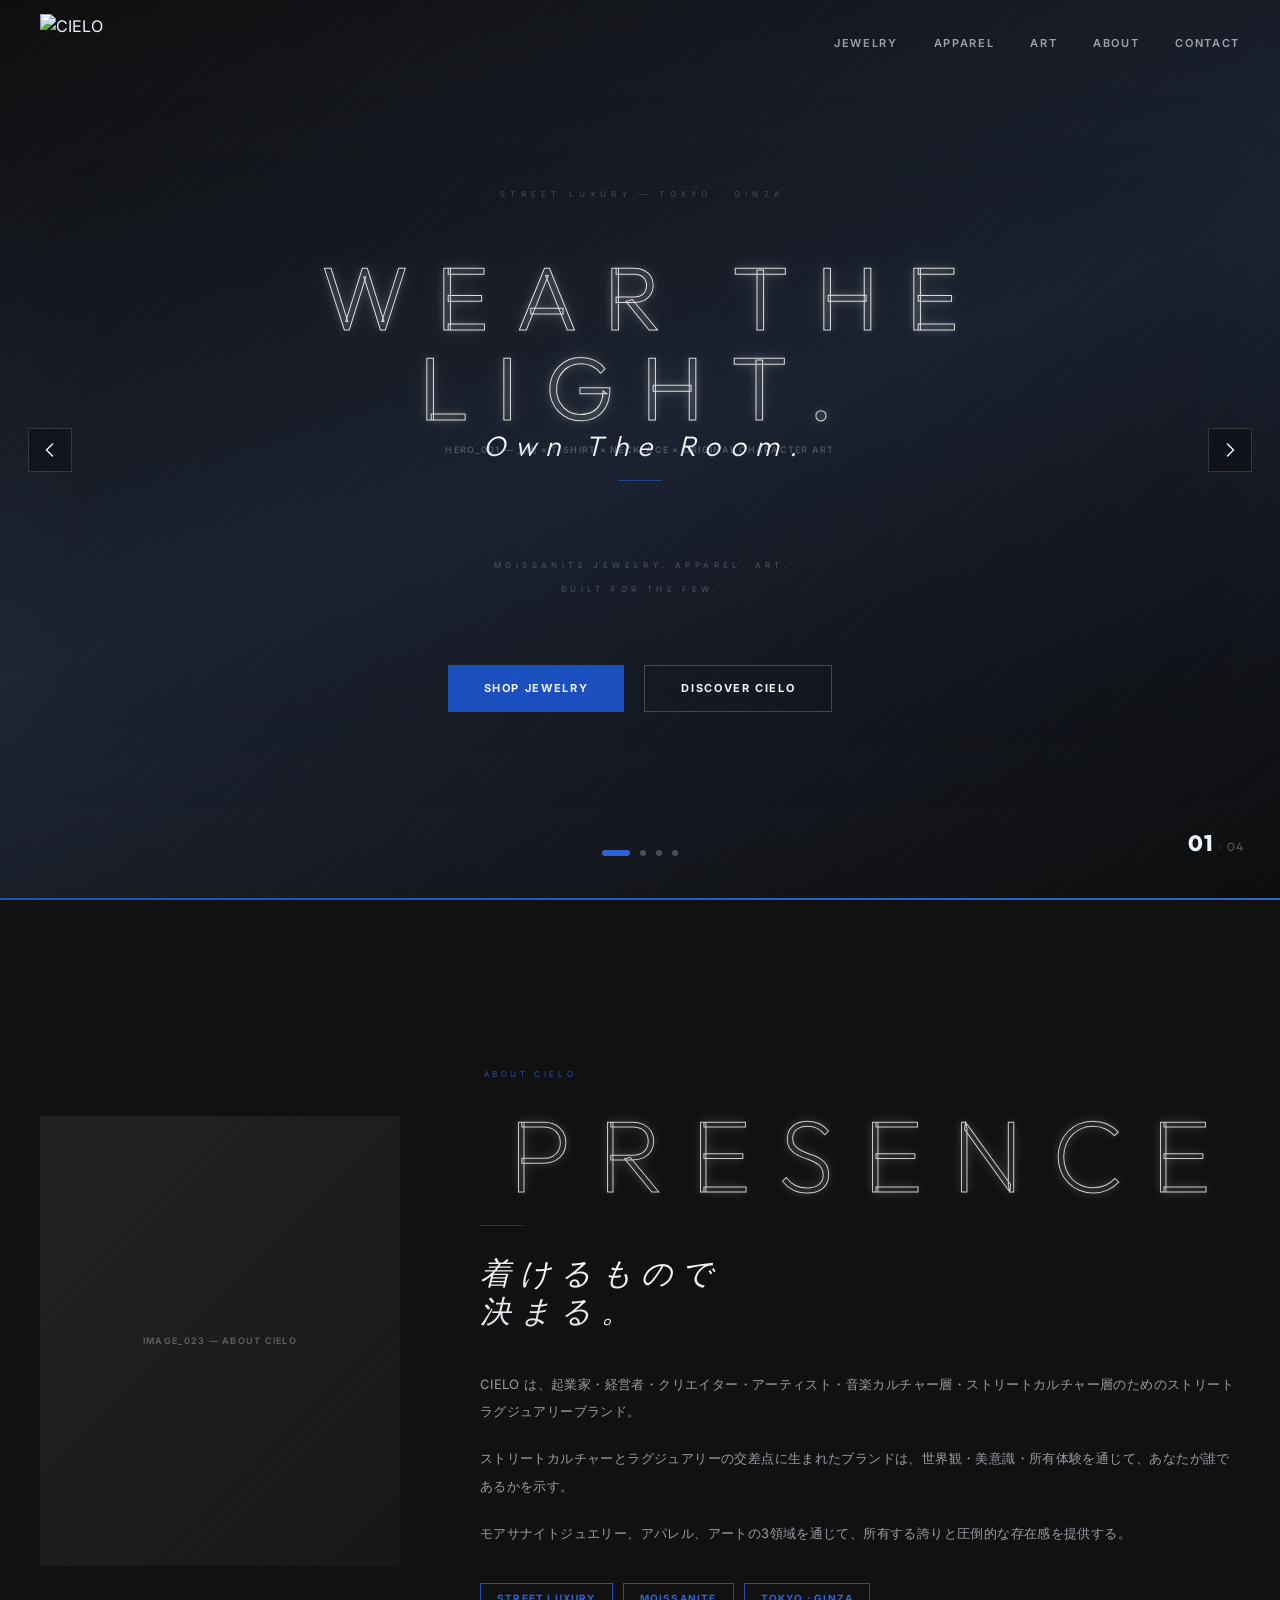
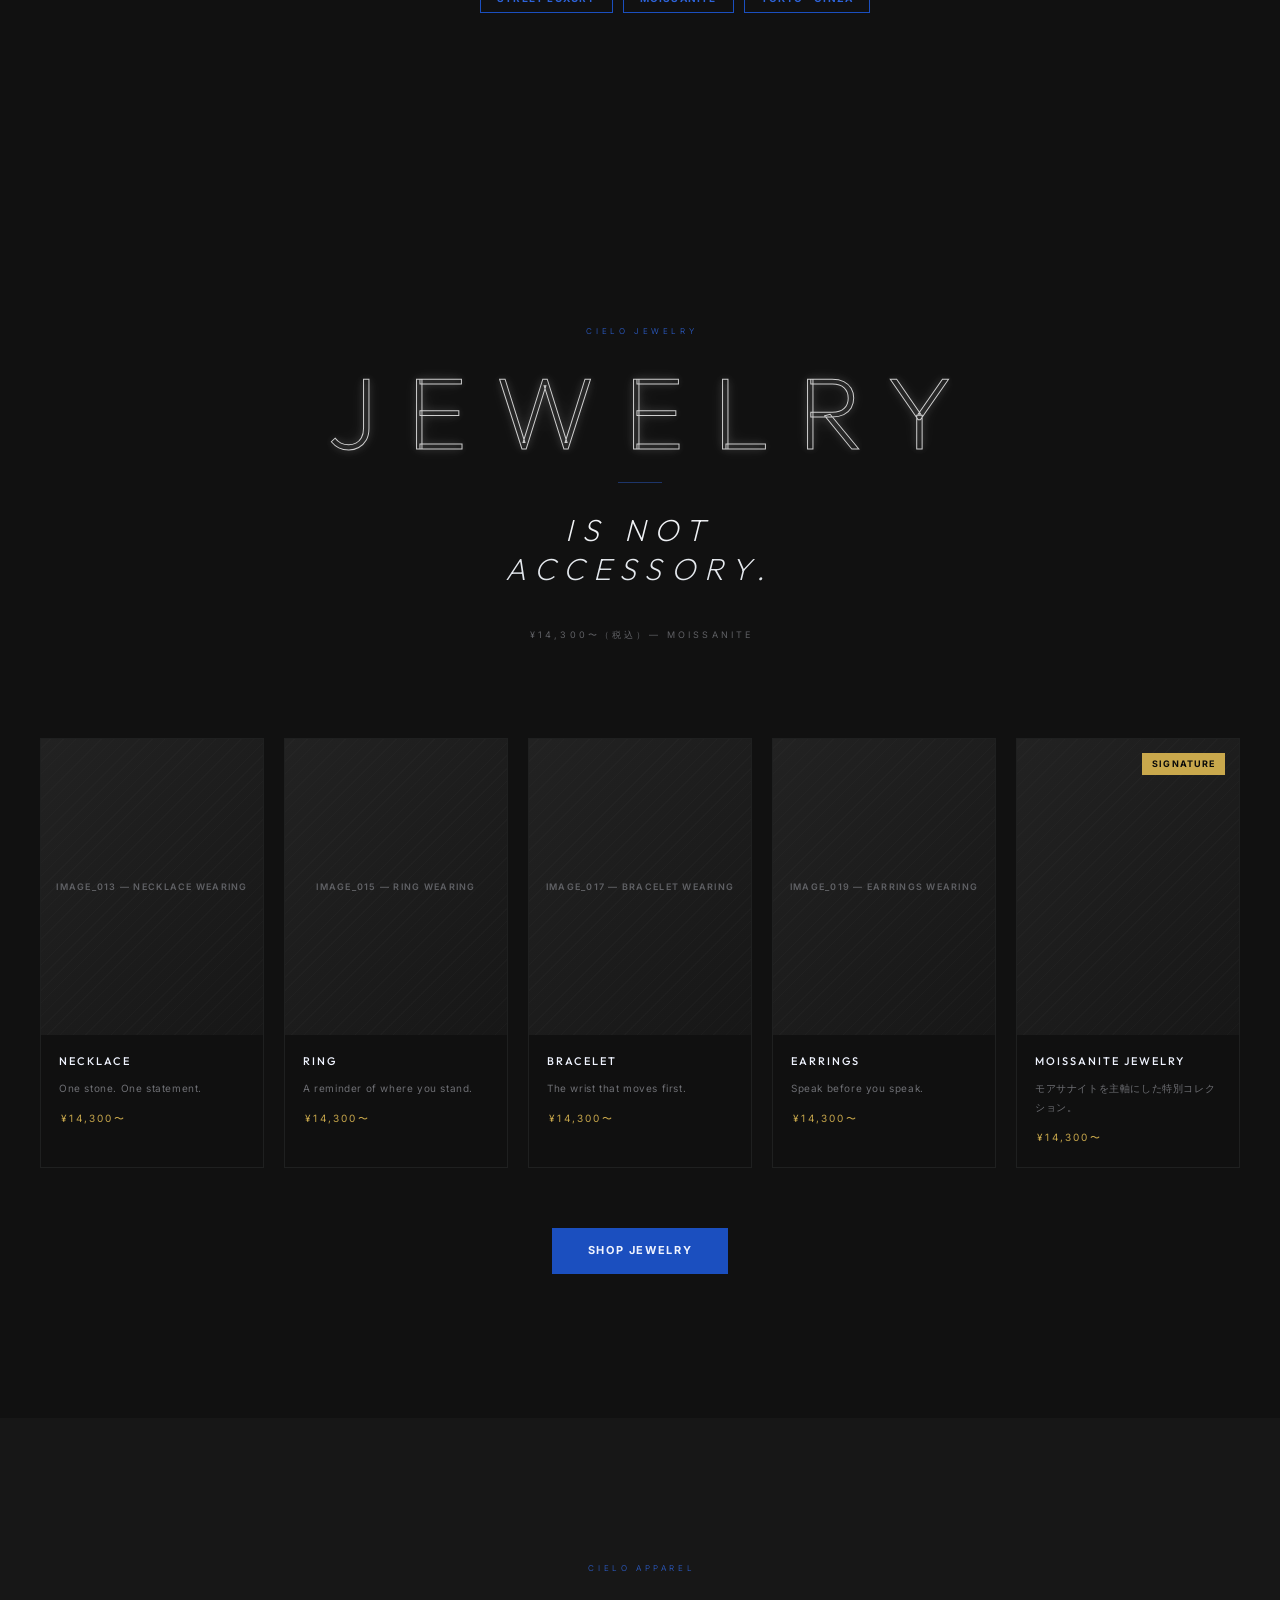
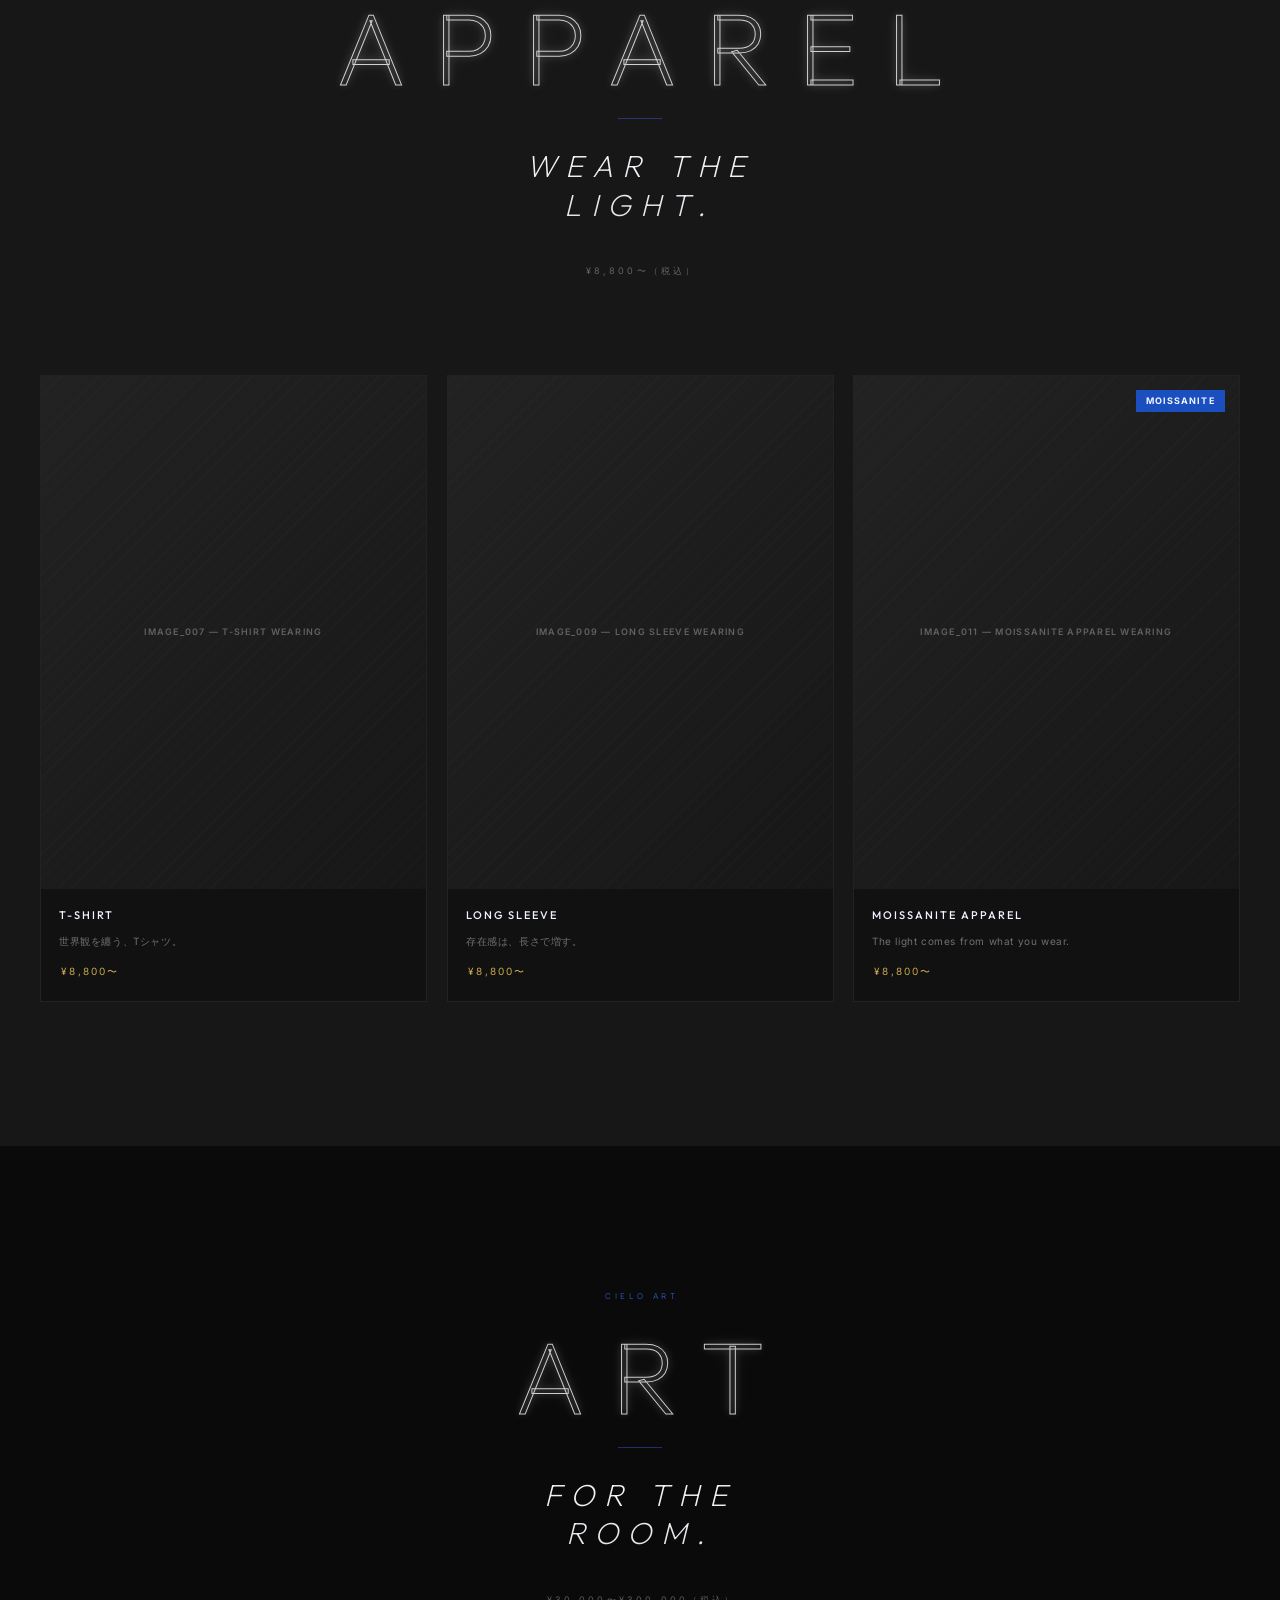
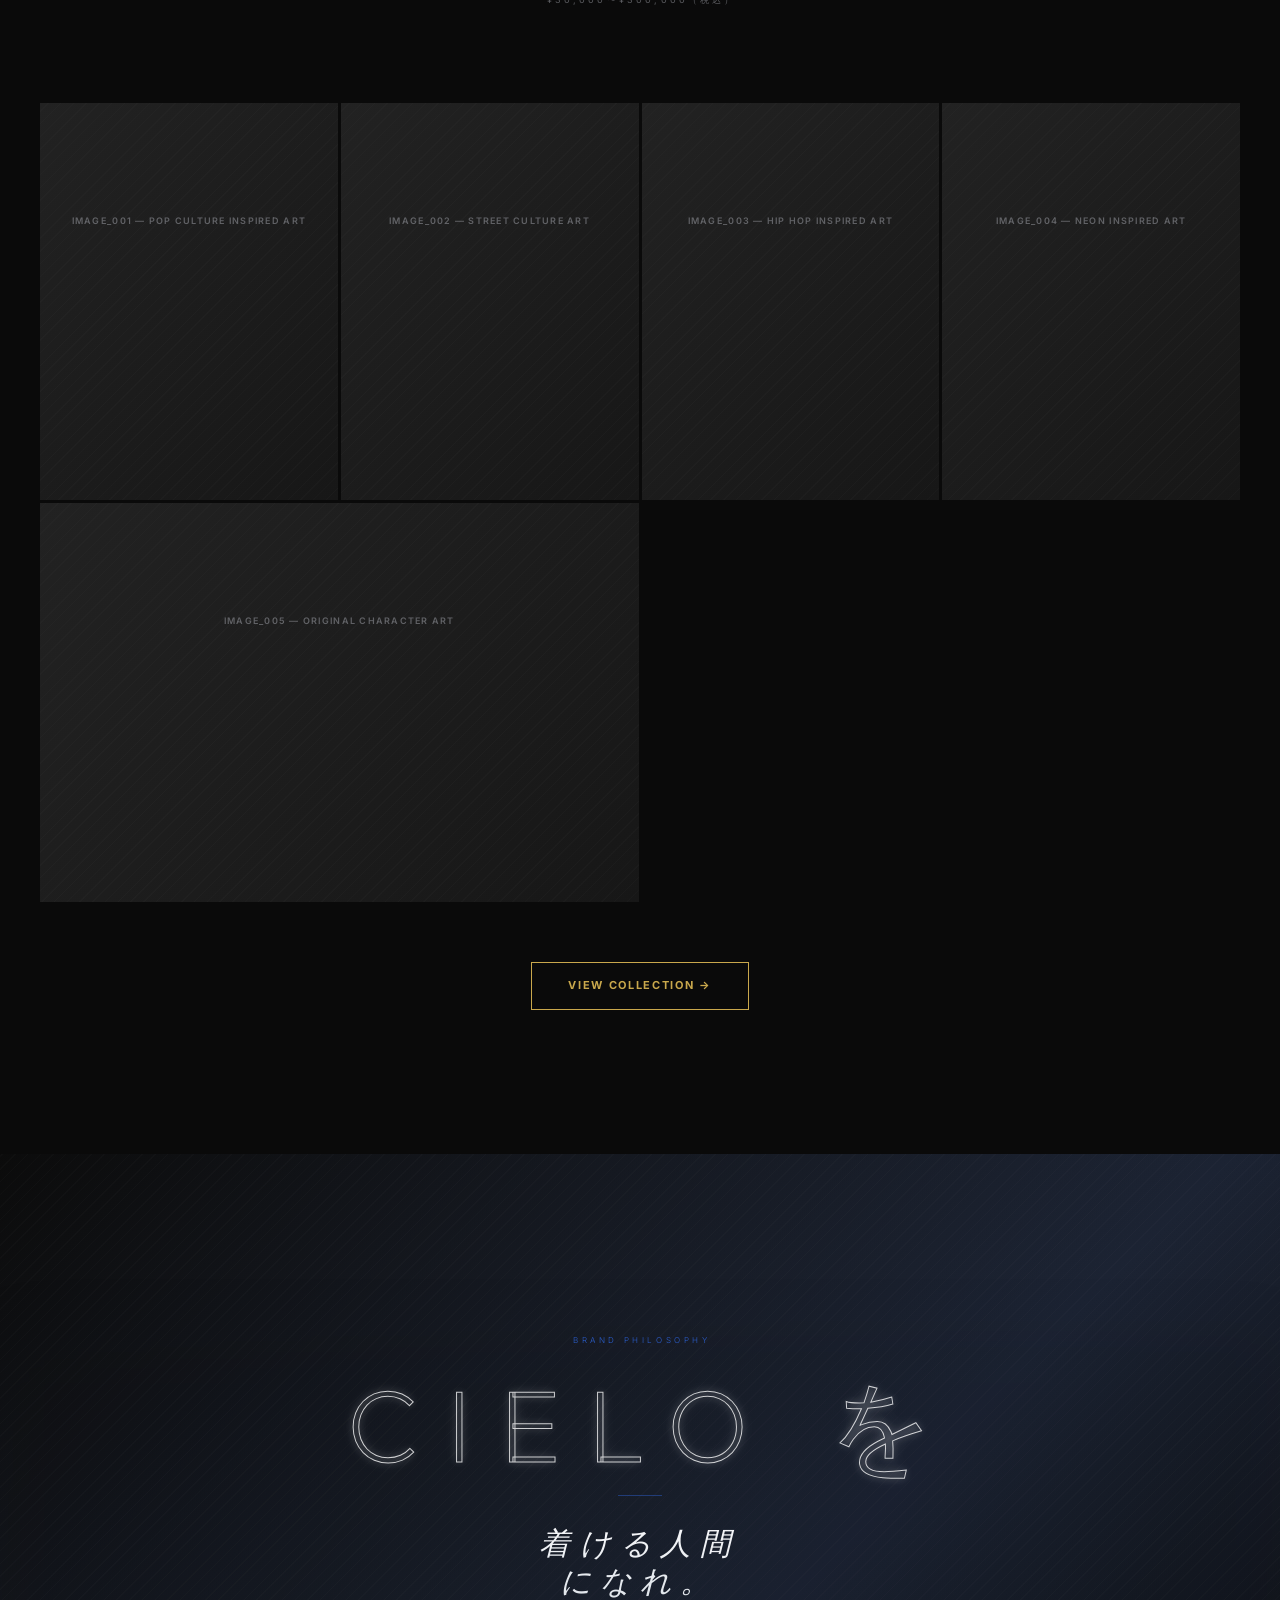
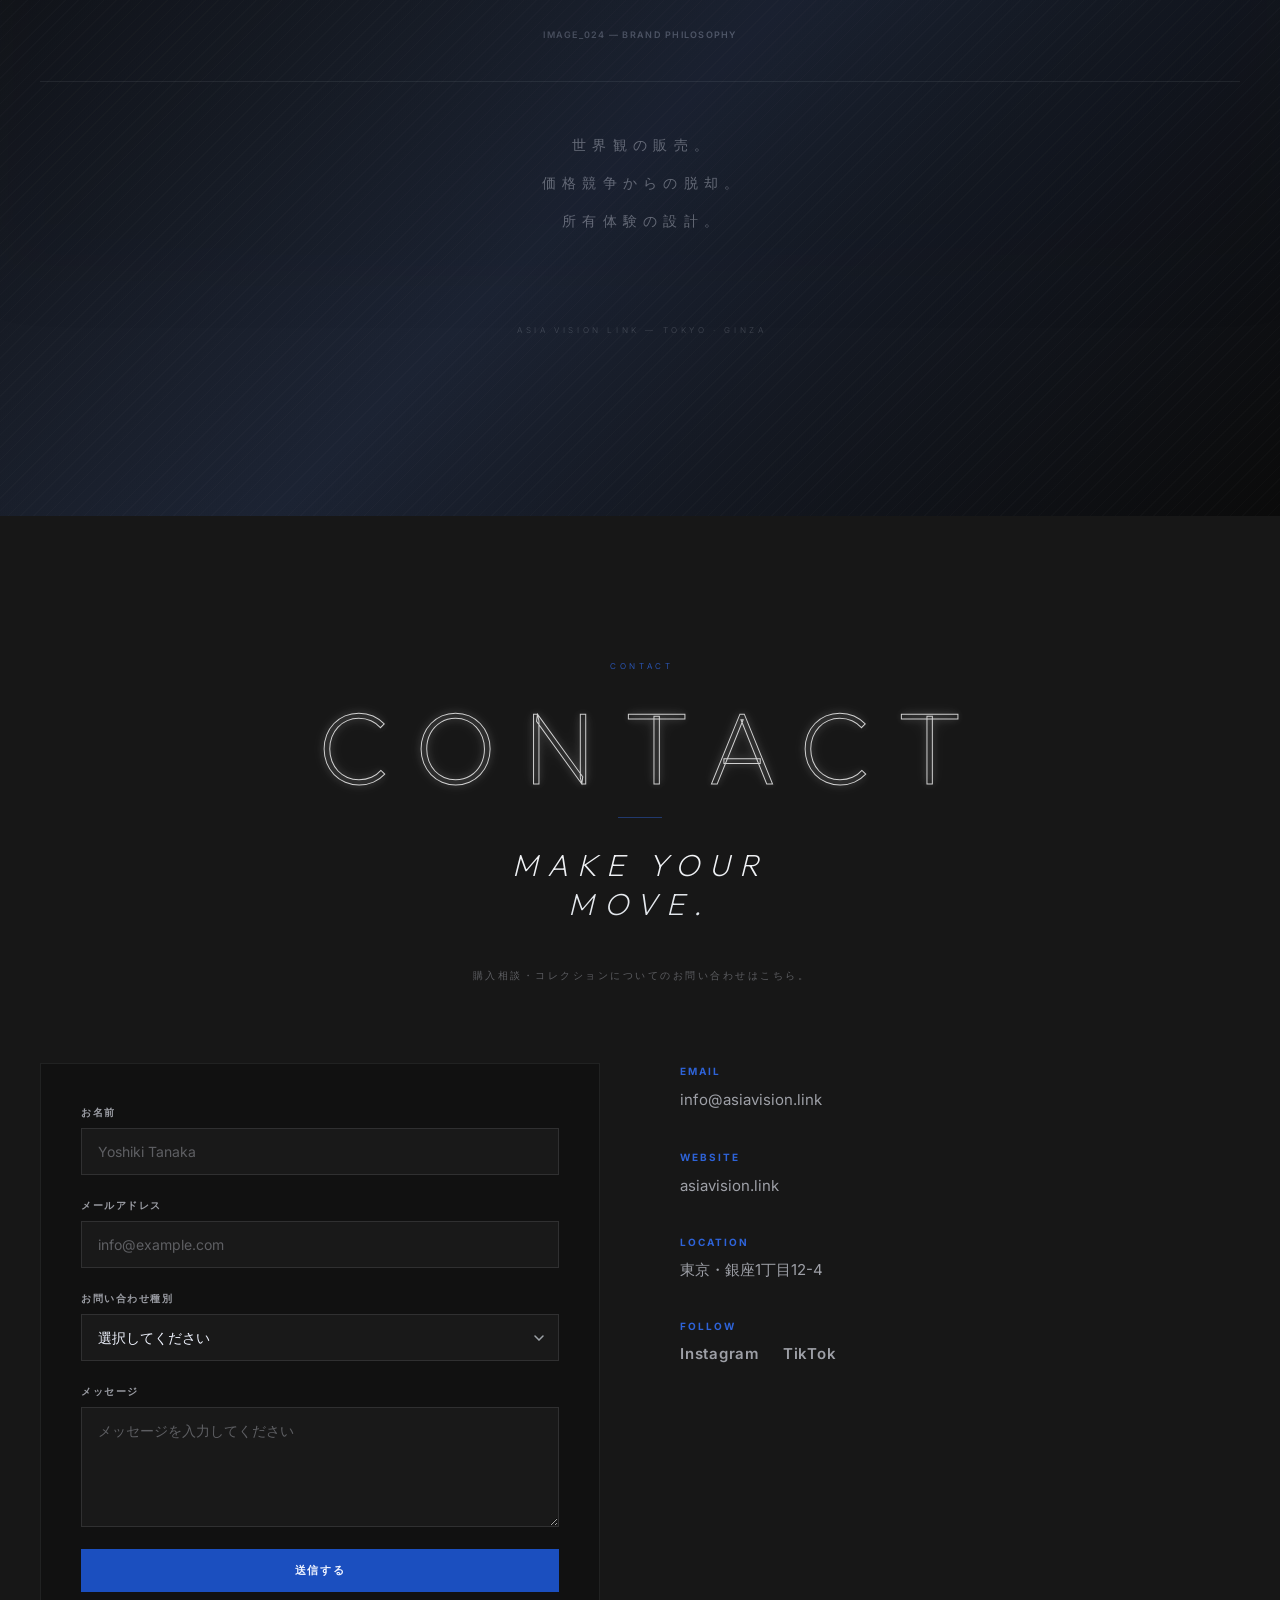
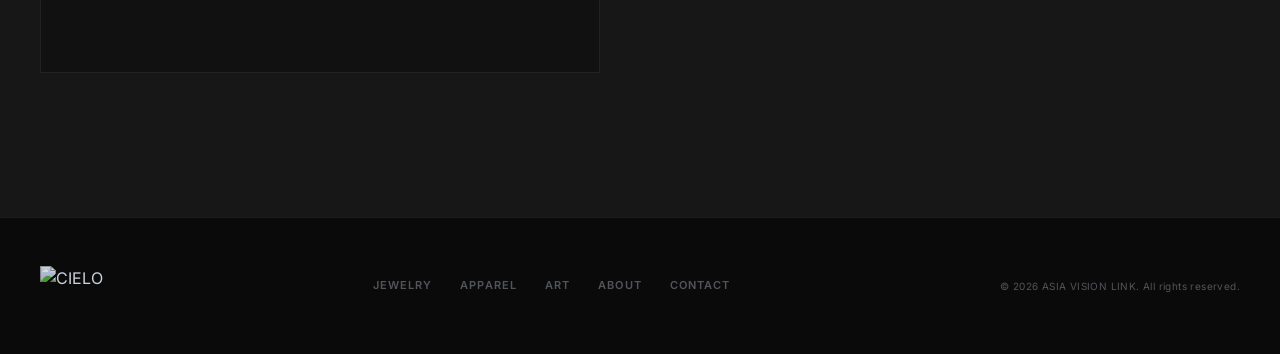
==== index.html @ b0b7dfd2 "feat: wordmark sizing & footer logo replacement Header: - nav-wordmark height: 30px → 56px (~2× incr" ====
<!DOCTYPE html>
<html lang="ja">
<head>
  <meta charset="UTF-8">
  <meta name="viewport" content="width=device-width, initial-scale=1.0">
  <meta name="description" content="CIELO — 起業家・経営者・クリエイター・音楽カルチャー層のためのストリートラグジュアリーブランド。モアサナイトジュエリー・アパレル・アートを東京銀座より展開。¥14,300〜">
  <meta name="robots" content="index, follow">
  <link rel="canonical" href="https://asiavision.link/">

  <!-- Open Graph -->
  <meta property="og:type" content="website">
  <meta property="og:url" content="https://asiavision.link/">
  <meta property="og:site_name" content="CIELO">
  <meta property="og:locale" content="ja_JP">
  <meta property="og:title" content="CIELO — Street Luxury Brand | Moissanite Jewelry · Apparel · Art">
  <meta property="og:description" content="Born from the street. Built for the top. 起業家・経営者・クリエイター・音楽カルチャー層のためのストリートラグジュアリーブランド。東京・銀座より。">
  <meta property="og:image" content="https://asiavision.link/ogp.jpg">
  <meta property="og:image:width" content="1200">
  <meta property="og:image:height" content="630">

  <!-- Twitter Card -->
  <meta name="twitter:card" content="summary_large_image">
  <meta name="twitter:title" content="CIELO — Street Luxury Brand">
  <meta name="twitter:description" content="Born from the street. Built for the top. Moissanite Jewelry · Apparel · Art. Tokyo · Ginza.">
  <meta name="twitter:image" content="https://asiavision.link/ogp.jpg">

  <!-- Favicon -->
  <link rel="icon" type="image/x-icon" href="/favicon.ico">
  <link rel="icon" type="image/png" sizes="32x32" href="/favicon-32x32.png">
  <link rel="icon" type="image/png" sizes="16x16" href="/favicon-16x16.png">
  <link rel="apple-touch-icon" sizes="180x180" href="/apple-touch-icon.png">

  <title>CIELO — Street Luxury Brand | Moissanite Jewelry · Apparel · Art</title>
  <link rel="stylesheet" href="styles.css">
  <link rel="preconnect" href="https://fonts.googleapis.com">
  <link rel="preconnect" href="https://fonts.gstatic.com" crossorigin>
  <link href="https://fonts.googleapis.com/css2?family=Inter:wght@300;400;500;600;700;800;900&family=Outfit:wght@200;300;400;500;700&display=swap" rel="stylesheet">

</head>
<body>

  <!-- Loading Screen -->
  <div id="loader">
    <div class="loader-inner">
      <p class="loader-sub">ASIA VISION LINK</p>
      <div class="loader-logo">CIELO</div>
      <div class="loader-line">
        <div class="loader-progress" id="loaderProgress"></div>
      </div>
      <p class="loader-tagline">Built For The Few.</p>
    </div>
  </div>

  <!-- Cursor Glow (Hero only) -->
  <div class="cursor-glow" id="cursorGlow" aria-hidden="true"></div>

  <!-- ── Navigation ── -->
  <nav class="nav" id="nav">
    <div class="nav-inner">
      <a href="#hero" class="nav-logo">
        <img src="https://res.cloudinary.com/deyc8gz2k/image/upload/v1781495769/fzzxktjm2c5feemspvqu.png"
             alt="CIELO"
             class="nav-wordmark">
      </a>
      <ul class="nav-links" id="navLinks">
        <li><a href="#jewelry">Jewelry</a></li>
        <li><a href="#apparel">Apparel</a></li>
        <li><a href="#art">Art</a></li>
        <li><a href="#about">About</a></li>
        <li><a href="#contact">Contact</a></li>
      </ul>
      <button class="nav-toggle" id="navToggle" aria-label="Menu">
        <span></span><span></span><span></span>
      </button>
    </div>
  </nav>

  <!-- ── 01 Hero ── -->
  <section id="hero" class="section-hero">

    <!-- Slider Background -->
    <div class="hero-slider" id="heroSlider">
      <div class="hero-slide active">
        <div class="hero-image-wrap" data-placeholder-label="HERO_001 — 人物 × T-Shirt × Necklace × Original Character Art">
          <img data-image-id="HERO_001" class="dynamic-image hero-bg-img" alt="CIELO — Street Luxury Editorial 01">
          <div class="hero-overlay"></div>
        </div>
      </div>
      <div class="hero-slide">
        <div class="hero-image-wrap" data-placeholder-label="HERO_002 — 人物 × Black Apparel × Jewelry × Neon Art">
          <img data-image-id="HERO_002" class="dynamic-image hero-bg-img" alt="CIELO — Street Luxury Editorial 02">
          <div class="hero-overlay"></div>
        </div>
      </div>
      <div class="hero-slide">
        <div class="hero-image-wrap" data-placeholder-label="HERO_003 — 人物 × White Apparel × Jewelry × Pop Culture Art">
          <img data-image-id="HERO_003" class="dynamic-image hero-bg-img" alt="CIELO — Street Luxury Editorial 03">
          <div class="hero-overlay"></div>
        </div>
      </div>
      <div class="hero-slide">
        <div class="hero-image-wrap" data-placeholder-label="HERO_004 — 人物 × Street Luxury × Jewelry × Street Culture Art">
          <img data-image-id="HERO_004" class="dynamic-image hero-bg-img" alt="CIELO — Street Luxury Editorial 04">
          <div class="hero-overlay"></div>
        </div>
      </div>
    </div>

    <!-- Content -->
    <div class="hero-content">
      <p class="hero-eyebrow">Street Luxury — Tokyo · Ginza</p>
      <h1 class="hero-title">
        <span>Wear The Light.</span>
        <span class="gold">Own The Room.</span>
      </h1>
      <p class="hero-sub">Moissanite Jewelry. Apparel. Art.<br>Built For The Few.</p>
      <div class="hero-actions">
        <a href="#jewelry" class="btn btn-primary">Shop Jewelry</a>
        <a href="#about" class="btn btn-ghost">Discover CIELO</a>
      </div>
    </div>

    <!-- Arrow Controls -->
    <button class="hero-arrow hero-arrow-prev" id="heroPrev" aria-label="前のスライド">
      <svg width="20" height="20" viewBox="0 0 20 20" fill="none" stroke="currentColor" stroke-width="1.5" stroke-linecap="round" stroke-linejoin="round" aria-hidden="true">
        <polyline points="12.5 4 6.5 10 12.5 16"/>
      </svg>
    </button>
    <button class="hero-arrow hero-arrow-next" id="heroNext" aria-label="次のスライド">
      <svg width="20" height="20" viewBox="0 0 20 20" fill="none" stroke="currentColor" stroke-width="1.5" stroke-linecap="round" stroke-linejoin="round" aria-hidden="true">
        <polyline points="7.5 4 13.5 10 7.5 16"/>
      </svg>
    </button>

    <!-- Dot Navigation -->
    <div class="hero-dots" id="heroDots" role="tablist" aria-label="スライドナビゲーション">
      <button class="hero-dot active" role="tab" aria-selected="true"  aria-label="スライド 1"></button>
      <button class="hero-dot"        role="tab" aria-selected="false" aria-label="スライド 2"></button>
      <button class="hero-dot"        role="tab" aria-selected="false" aria-label="スライド 3"></button>
      <button class="hero-dot"        role="tab" aria-selected="false" aria-label="スライド 4"></button>
    </div>

    <!-- Slide Counter -->
    <div class="hero-counter" aria-hidden="true">
      <span class="hero-counter-current" id="heroCounterCurrent">01</span>
      <span class="hero-counter-sep"> / </span>
      <span class="hero-counter-total">04</span>
    </div>

    <!-- Slide Progress Track -->
    <div class="hero-progress-track" aria-hidden="true">
      <div class="hero-progress-fill" id="heroProgressFill"></div>
    </div>

  </section>

  <!-- ── 02 About CIELO ── -->
  <section id="about" class="section-about">
    <div class="container">
      <div class="about-grid">
        <div class="about-image-wrap" data-placeholder-label="IMAGE_023 — About CIELO">
          <img data-image-id="IMAGE_023" class="dynamic-image about-img" alt="CIELO Brand Story">
        </div>
        <div class="about-content">
          <p class="section-label">About CIELO</p>
          <h2 class="editorial-title editorial-title-left">
            <span class="editorial-outline">PRESENCE</span>
            <span class="editorial-accent">着けるもので<br>決まる。</span>
          </h2>
          <p class="body-text">
            CIELO は、起業家・経営者・クリエイター・アーティスト・音楽カルチャー層・ストリートカルチャー層のためのストリートラグジュアリーブランド。
          </p>
          <p class="body-text">
            ストリートカルチャーとラグジュアリーの交差点に生まれたブランドは、世界観・美意識・所有体験を通じて、あなたが誰であるかを示す。
          </p>
          <p class="body-text">
            モアサナイトジュエリー、アパレル、アートの3領域を通じて、所有する誇りと圧倒的な存在感を提供する。
          </p>
          <div class="tag-row">
            <span class="tag">Street Luxury</span>
            <span class="tag">Moissanite</span>
            <span class="tag">Tokyo · Ginza</span>
          </div>
        </div>
      </div>
    </div>
  </section>

  <!-- ── 03 Jewelry ── -->
  <section id="jewelry" class="section-jewelry">
    <div class="container">
      <div class="editorial-header">
        <p class="section-label">CIELO Jewelry</p>
        <h2 class="editorial-title">
          <span class="editorial-outline">JEWELRY</span>
          <span class="editorial-accent">IS NOT<br>ACCESSORY.</span>
        </h2>
        <p class="section-price">¥14,300〜（税込）— Moissanite</p>
      </div>
      <div class="product-grid cols-5">
        <div class="product-card">
          <div class="product-image-wrap" data-placeholder-label="IMAGE_013 — Necklace Wearing">
            <img data-image-id="IMAGE_013" class="dynamic-image product-img" alt="CIELO Necklace Wearing">
          </div>
          <div class="product-info">
            <h3 class="product-name">Necklace</h3>
            <p class="product-copy">One stone. One statement.</p>
            <p class="product-price">¥14,300〜</p>
          </div>
        </div>
        <div class="product-card">
          <div class="product-image-wrap" data-placeholder-label="IMAGE_015 — Ring Wearing">
            <img data-image-id="IMAGE_015" class="dynamic-image product-img" alt="CIELO Ring Wearing">
          </div>
          <div class="product-info">
            <h3 class="product-name">Ring</h3>
            <p class="product-copy">A reminder of where you stand.</p>
            <p class="product-price">¥14,300〜</p>
          </div>
        </div>
        <div class="product-card">
          <div class="product-image-wrap" data-placeholder-label="IMAGE_017 — Bracelet Wearing">
            <img data-image-id="IMAGE_017" class="dynamic-image product-img" alt="CIELO Bracelet Wearing">
          </div>
          <div class="product-info">
            <h3 class="product-name">Bracelet</h3>
            <p class="product-copy">The wrist that moves first.</p>
            <p class="product-price">¥14,300〜</p>
          </div>
        </div>
        <div class="product-card">
          <div class="product-image-wrap" data-placeholder-label="IMAGE_019 — Earrings Wearing">
            <img data-image-id="IMAGE_019" class="dynamic-image product-img" alt="CIELO Earrings Wearing">
          </div>
          <div class="product-info">
            <h3 class="product-name">Earrings</h3>
            <p class="product-copy">Speak before you speak.</p>
            <p class="product-price">¥14,300〜</p>
          </div>
        </div>
        <div class="product-card">
          <div class="product-image-wrap" data-placeholder-label="IMAGE_021 — Moissanite Jewelry Wearing">
            <img data-image-id="IMAGE_021" class="dynamic-image product-img" alt="CIELO Moissanite Jewelry Wearing">
            <span class="badge badge-gold">Signature</span>
          </div>
          <div class="product-info">
            <h3 class="product-name">Moissanite Jewelry</h3>
            <p class="product-copy">モアサナイトを主軸にした特別コレクション。</p>
            <p class="product-price">¥14,300〜</p>
          </div>
        </div>
      </div>
      <div class="section-cta">
        <a href="#contact" class="btn btn-primary">Shop Jewelry</a>
      </div>
    </div>
  </section>

  <!-- ── 04 Apparel ── -->
  <section id="apparel" class="section-apparel">
    <div class="container">
      <div class="editorial-header">
        <p class="section-label">CIELO Apparel</p>
        <h2 class="editorial-title">
          <span class="editorial-outline">APPAREL</span>
          <span class="editorial-accent">WEAR THE<br>LIGHT.</span>
        </h2>
        <p class="section-price">¥8,800〜（税込）</p>
      </div>
      <div class="product-grid cols-3">
        <div class="product-card">
          <div class="product-image-wrap" data-placeholder-label="IMAGE_007 — T-Shirt Wearing">
            <img data-image-id="IMAGE_007" class="dynamic-image product-img" alt="CIELO T-Shirt Wearing">
          </div>
          <div class="product-info">
            <h3 class="product-name">T-Shirt</h3>
            <p class="product-copy">世界観を纏う、Tシャツ。</p>
            <p class="product-price">¥8,800〜</p>
          </div>
        </div>
        <div class="product-card">
          <div class="product-image-wrap" data-placeholder-label="IMAGE_009 — Long Sleeve Wearing">
            <img data-image-id="IMAGE_009" class="dynamic-image product-img" alt="CIELO Long Sleeve Wearing">
          </div>
          <div class="product-info">
            <h3 class="product-name">Long Sleeve</h3>
            <p class="product-copy">存在感は、長さで増す。</p>
            <p class="product-price">¥8,800〜</p>
          </div>
        </div>
        <div class="product-card">
          <div class="product-image-wrap" data-placeholder-label="IMAGE_011 — Moissanite Apparel Wearing">
            <img data-image-id="IMAGE_011" class="dynamic-image product-img" alt="CIELO Moissanite Apparel Wearing">
            <span class="badge badge-blue">Moissanite</span>
          </div>
          <div class="product-info">
            <h3 class="product-name">Moissanite Apparel</h3>
            <p class="product-copy">The light comes from what you wear.</p>
            <p class="product-price">¥8,800〜</p>
          </div>
        </div>
      </div>
    </div>
  </section>

  <!-- ── 05 Art ── -->
  <section id="art" class="section-art">
    <div class="container">
      <div class="editorial-header">
        <p class="section-label">CIELO Art</p>
        <h2 class="editorial-title">
          <span class="editorial-outline">ART</span>
          <span class="editorial-accent">FOR THE<br>ROOM.</span>
        </h2>
        <p class="section-price">¥30,000〜¥300,000（税込）</p>
      </div>
      <div class="art-grid">
        <div class="art-card">
          <div class="art-image-wrap" data-placeholder-label="IMAGE_001 — Pop Culture Inspired Art">
            <img data-image-id="IMAGE_001" class="dynamic-image art-img" alt="Pop Culture Inspired Art">
          </div>
          <div class="art-info">
            <h3>Pop Culture<br>Inspired Art</h3>
            <p>ポップカルチャーの熱量をオリジナルアートとして昇華した作品。</p>
          </div>
        </div>
        <div class="art-card">
          <div class="art-image-wrap" data-placeholder-label="IMAGE_002 — Street Culture Art">
            <img data-image-id="IMAGE_002" class="dynamic-image art-img" alt="Street Culture Art">
          </div>
          <div class="art-info">
            <h3>Street Culture<br>Art</h3>
            <p>ストリートカルチャーの美意識を表現したオリジナル作品。</p>
          </div>
        </div>
        <div class="art-card">
          <div class="art-image-wrap" data-placeholder-label="IMAGE_003 — Hip Hop Inspired Art">
            <img data-image-id="IMAGE_003" class="dynamic-image art-img" alt="Hip Hop Inspired Art">
          </div>
          <div class="art-info">
            <h3>Hip Hop<br>Inspired Art</h3>
            <p>ヒップホップカルチャーから着想したオリジナル作品。</p>
          </div>
        </div>
        <div class="art-card">
          <div class="art-image-wrap" data-placeholder-label="IMAGE_004 — Neon Inspired Art">
            <img data-image-id="IMAGE_004" class="dynamic-image art-img" alt="Neon Inspired Art">
          </div>
          <div class="art-info">
            <h3>Neon<br>Inspired Art</h3>
            <p>ネオンカラー・エネルギーを表現したオリジナル作品。</p>
          </div>
        </div>
        <div class="art-card art-card-wide">
          <div class="art-image-wrap" data-placeholder-label="IMAGE_005 — Original Character Art">
            <img data-image-id="IMAGE_005" class="dynamic-image art-img" alt="Original Character Art">
          </div>
          <div class="art-info">
            <h3>Original<br>Character Art</h3>
            <p>CIELO だけが生み出す、オリジナルキャラクターを体現した作品。</p>
          </div>
        </div>
      </div>
      <div class="section-cta">
        <a href="#contact" class="btn btn-outline">View Collection →</a>
      </div>
    </div>
  </section>

  <!-- ── 06 Brand Philosophy ── -->
  <section id="philosophy" class="section-philosophy">
    <div class="philosophy-bg">
      <div class="philosophy-image-wrap" data-placeholder-label="IMAGE_024 — Brand Philosophy">
        <img data-image-id="IMAGE_024" class="dynamic-image philosophy-bg-img" alt="CIELO Brand Philosophy">
        <div class="philosophy-overlay"></div>
      </div>
    </div>
    <div class="container philosophy-content">
      <p class="section-label">Brand Philosophy</p>
      <div class="manifesto-wrapper">
        <div class="editorial-title">
          <span class="editorial-outline">CIELO を</span>
          <span class="editorial-accent">着ける人間<br>になれ。</span>
        </div>
        <div class="manifesto-pillars">
          <p class="manifesto-pillar">世界観の販売。</p>
          <p class="manifesto-pillar">価格競争からの脱却。</p>
          <p class="manifesto-pillar">所有体験の設計。</p>
        </div>
      </div>
      <p class="philosophy-byline">ASIA VISION LINK — Tokyo · Ginza</p>
    </div>
  </section>

  <!-- ── 07 Contact ── -->
  <section id="contact" class="section-contact">
    <div class="container">
      <div class="contact-editorial-header">
        <p class="section-label">Contact</p>
        <h2 class="editorial-title">
          <span class="editorial-outline">CONTACT</span>
          <span class="editorial-accent">MAKE YOUR<br>MOVE.</span>
        </h2>
        <p class="contact-editorial-sub">購入相談・コレクションについてのお問い合わせはこちら。</p>
      </div>
      <div class="contact-grid">
        <form class="contact-form" id="contactForm" novalidate>
          <div class="form-group">
            <label for="name">お名前</label>
            <input type="text" id="name" name="name" placeholder="Yoshiki Tanaka" required>
          </div>
          <div class="form-group">
            <label for="email">メールアドレス</label>
            <input type="email" id="email" name="email" placeholder="info@example.com" required>
          </div>
          <div class="form-group">
            <label for="subject">お問い合わせ種別</label>
            <select id="subject" name="subject">
              <option value="">選択してください</option>
              <option value="jewelry">Jewelry について</option>
              <option value="apparel">Apparel について</option>
              <option value="art">Art について</option>
              <option value="other">その他</option>
            </select>
          </div>
          <div class="form-group">
            <label for="message">メッセージ</label>
            <textarea id="message" name="message" rows="5" placeholder="メッセージを入力してください" required></textarea>
          </div>
          <button type="submit" class="btn btn-primary btn-full" id="submitBtn">送信する</button>
          <p class="form-note" id="formNote"></p>
        </form>
        <div class="contact-info">
          <div class="contact-item">
            <h3>Email</h3>
            <a href="mailto:info@asiavision.link">info@asiavision.link</a>
          </div>
          <div class="contact-item">
            <h3>Website</h3>
            <a href="https://asiavision.link" target="_blank" rel="noopener">asiavision.link</a>
          </div>
          <div class="contact-item">
            <h3>Location</h3>
            <p>東京・銀座1丁目12-4</p>
          </div>
          <div class="contact-item">
            <h3>Follow</h3>
            <div class="social-links">
              <a href="#" class="social-link">Instagram</a>
              <a href="#" class="social-link">TikTok</a>
            </div>
          </div>
        </div>
      </div>
    </div>
  </section>

  <!-- ── Footer ── -->
  <footer class="footer">
    <div class="container footer-inner">
      <div class="footer-brand">
        <img src="https://res.cloudinary.com/deyc8gz2k/image/upload/v1781495769/fzzxktjm2c5feemspvqu.png"
             alt="CIELO"
             class="footer-wordmark">
      </div>
      <nav class="footer-nav" aria-label="Footer">
        <a href="#jewelry">Jewelry</a>
        <a href="#apparel">Apparel</a>
        <a href="#art">Art</a>
        <a href="#about">About</a>
        <a href="#contact">Contact</a>
      </nav>
      <p class="footer-copy">© 2026 ASIA VISION LINK. All rights reserved.</p>
    </div>
  </footer>

  <script src="assets/image-config.js"></script>
  <script src="script.js"></script>

  <!-- Structured Data -->
  <script type="application/ld+json">
  {
    "@context": "https://schema.org",
    "@type": "Organization",
    "name": "CIELO",
    "alternateName": "CIELO by ASIA VISION LINK",
    "url": "https://asiavision.link",
    "email": "info@asiavision.link",
    "description": "起業家・経営者・クリエイター・音楽カルチャー層のためのストリートラグジュアリーブランド。モアサナイトジュエリー・アパレル・アートを展開。",
    "address": {
      "@type": "PostalAddress",
      "streetAddress": "銀座1丁目12-4",
      "addressLocality": "東京",
      "addressCountry": "JP"
    },
    "parentOrganization": {
      "@type": "Organization",
      "name": "ASIA VISION LINK",
      "url": "https://asiavision.link"
    },
    "hasOfferCatalog": {
      "@type": "OfferCatalog",
      "name": "CIELO Collection",
      "itemListElement": [
        {
          "@type": "OfferCatalog",
          "name": "CIELO Jewelry",
          "description": "モアサナイトジュエリー — Necklace / Ring / Bracelet / Earrings"
        },
        {
          "@type": "OfferCatalog",
          "name": "CIELO Apparel",
          "description": "T-Shirt / Long Sleeve / Moissanite Apparel"
        },
        {
          "@type": "OfferCatalog",
          "name": "CIELO Art",
          "description": "Pop Culture / Street Culture / Hip Hop / Neon / Original Character Art"
        }
      ]
    }
  }
  </script>
</body>
</html>
---- styles.css ----
/* ============================================
   CIELO — Official Website Styles v2.0
   Street Luxury Brand by ASIA VISION LINK
   Primary:   Sapphire Blue / Diamond White
   Secondary: Gold / Silver
   Base:      Black
   ============================================ */

/* ── Variables ── */
:root {
  --sapphire:       #1B4FBF;
  --sapphire-light: #2E63D8;
  --sapphire-dark:  #0F3190;
  --sapphire-glow:  rgba(27, 79, 191, 0.35);
  --diamond:        #F0F4FF;
  --diamond-pure:   #FFFFFF;
  --gold:           #C9A84C;
  --gold-light:     #E0C470;
  --gold-dark:      #A88930;
  --gold-glow:      rgba(201, 168, 76, 0.3);
  --silver:         #9EA3A8;
  --silver-light:   #BFC4CA;

  --black:   #0A0A0A;
  --dark-1:  #111111;
  --dark-2:  #171717;
  --dark-3:  #222222;
  --dark-4:  #2C2C2C;

  --glass-bg:     rgba(17, 17, 17, 0.75);
  --glass-border: rgba(240, 244, 255, 0.07);

  --text-primary:   var(--diamond);
  --text-secondary: rgba(240, 244, 255, 0.62);
  --text-muted:     rgba(240, 244, 255, 0.32);
  --border:         rgba(240, 244, 255, 0.07);

  --font:         'Inter', -apple-system, BlinkMacSystemFont, 'Helvetica Neue', sans-serif;
  --font-display: 'Outfit', 'Inter', -apple-system, sans-serif;

  --max-w:   1280px;
  --pad-x:   40px;
  --sec-pad: 144px;

  --ease:       cubic-bezier(0.4, 0, 0.2, 1);
  --ease-out:   cubic-bezier(0.16, 1, 0.3, 1);
  --trans:      0.3s var(--ease);
  --trans-slow: 0.65s var(--ease);
  --trans-silk: 0.5s var(--ease-out);

  --nav-h: 84px;
}

/* ── Reset ── */
*, *::before, *::after { box-sizing: border-box; margin: 0; padding: 0; }
html { font-size: 16px; }

/* Film Grain — subtle premium texture at 0.015 opacity */
body::after {
  content: '';
  position: fixed;
  inset: 0;
  opacity: 0.015;
  pointer-events: none;
  z-index: 9997;
  background-image: url("data:image/svg+xml,%3Csvg xmlns='http://www.w3.org/2000/svg' width='300' height='300'%3E%3Cfilter id='n'%3E%3CfeTurbulence type='fractalNoise' baseFrequency='0.75' numOctaves='4' stitchTiles='stitch'/%3E%3C/filter%3E%3Crect width='100%25' height='100%25' filter='url(%23n)'/%3E%3C/svg%3E");
  background-repeat: repeat;
  background-size: 300px 300px;
}

body {
  font-family: var(--font);
  background: var(--black);
  color: var(--text-primary);
  line-height: 1.6;
  overflow-x: hidden;
  -webkit-font-smoothing: antialiased;
  -moz-osx-font-smoothing: grayscale;
}
img { max-width: 100%; height: auto; display: block; }
a { text-decoration: none; color: inherit; }
ul { list-style: none; }
button { font-family: var(--font); }

/* ── Utility ── */
.gold   { color: var(--gold); }
.silver { color: var(--silver); }
.blue   { color: var(--sapphire-light); }

/* ── Container ── */
.container {
  max-width: var(--max-w);
  margin: 0 auto;
  padding: 0 var(--pad-x);
}

/* Image loaded — hide placeholder label and stripe overlay */
[data-placeholder-label].image-loaded::before,
[data-placeholder-label].image-loaded::after {
  display: none;
}

/* ============================================
   LOADING SCREEN
============================================ */
#loader {
  position: fixed;
  inset: 0;
  background: var(--black);
  z-index: 9998;
  display: flex;
  flex-direction: column;
  align-items: center;
  justify-content: center;
  pointer-events: none;
}
.loader-inner {
  display: flex;
  flex-direction: column;
  align-items: center;
  gap: 20px;
}
.loader-sub {
  font-size: 9px;
  font-weight: 600;
  letter-spacing: 0.4em;
  text-transform: uppercase;
  color: var(--text-muted);
  opacity: 0;
  transform: translateY(8px);
  transition: opacity 0.45s ease, transform 0.45s ease;
}
.loader-sub.reveal-in {
  opacity: 1;
  transform: translateY(0);
}
.loader-logo {
  font-family: var(--font-display);
  font-size: clamp(48px, 10vw, 80px);
  font-weight: 900;
  letter-spacing: 0.5em;
  text-indent: 0.5em;
  color: transparent;
  -webkit-text-stroke: 1px rgba(240, 244, 255, 0.55);
  clip-path: inset(0 100% 0 0);
  line-height: 1;
  transition: clip-path 0.95s cubic-bezier(0.77, 0, 0.175, 1);
}
.loader-logo.reveal-in {
  clip-path: inset(0 0% 0 0);
}
.loader-line {
  width: 160px;
  height: 1px;
  background: rgba(240, 244, 255, 0.08);
  position: relative;
  overflow: hidden;
}
.loader-progress {
  position: absolute;
  left: 0; top: 0;
  height: 100%;
  width: 0%;
  background: linear-gradient(90deg, var(--sapphire), var(--sapphire-light));
}
.loader-tagline {
  font-size: 10px;
  letter-spacing: 0.25em;
  color: var(--text-muted);
  opacity: 0;
  font-style: italic;
  transition: opacity 0.4s ease;
}
.loader-tagline.reveal-in {
  opacity: 1;
}

/* ============================================
   CURSOR GLOW
============================================ */
.cursor-glow {
  position: fixed;
  width: 520px;
  height: 520px;
  pointer-events: none;
  z-index: 2;
  border-radius: 50%;
  background: radial-gradient(
    circle,
    rgba(27, 79, 191, 0.055) 0%,
    rgba(27, 79, 191, 0.018) 45%,
    transparent 70%
  );
  transform: translate(-50%, -50%);
  opacity: 0;
  transition: opacity 0.6s ease;
  will-change: transform;
}

/* ============================================
   IMAGE SYSTEM
============================================ */
.dynamic-image {
  width: 100%;
  height: 100%;
  object-fit: cover;
  display: none;
}
.dynamic-image.loaded { display: block; }

[data-placeholder-label] {
  background: linear-gradient(135deg, var(--dark-3) 0%, var(--dark-2) 100%);
  position: relative;
  overflow: hidden;
}
[data-placeholder-label]::before {
  content: attr(data-placeholder-label);
  position: absolute;
  inset: 0;
  display: flex;
  align-items: center;
  justify-content: center;
  color: var(--text-muted);
  font-size: 9px;
  font-weight: 600;
  letter-spacing: 0.14em;
  text-transform: uppercase;
  text-align: center;
  padding: 12px;
  z-index: 0;
  line-height: 1000px;
}
[data-placeholder-label]::after {
  content: '';
  position: absolute;
  inset: 0;
  background: repeating-linear-gradient(
    -45deg,
    transparent 0px,
    transparent 8px,
    rgba(255,255,255,0.015) 8px,
    rgba(255,255,255,0.015) 9px
  );
}

/* ============================================
   TYPOGRAPHY
============================================ */
/* Section Label — fashion editorial whisper */
.section-label {
  font-size: 8px;
  font-weight: 300;
  letter-spacing: 0.45em;
  text-indent: 0.45em;
  text-transform: uppercase;
  color: var(--sapphire-light);
  margin-bottom: 28px;
  display: block;
}

/* Section Title — editorial scale (1.6× larger than before) */
.section-title {
  font-family: var(--font-display);
  font-size: clamp(32px, 5.2vw, 72px);
  font-weight: 300;
  line-height: 1.2;
  letter-spacing: 0.06em;
  color: var(--diamond);
  margin-bottom: 16px;
}

/* Section Price — fine print editorial */
.section-price {
  font-size: 9px;
  font-weight: 400;
  color: rgba(240, 244, 255, 0.35);
  letter-spacing: 0.35em;
  text-indent: 0.35em;
  text-transform: uppercase;
  margin-top: 16px;
}

/* Body Text — refined reading rhythm */
.body-text {
  font-size: 13px;
  line-height: 2.1;
  color: var(--text-secondary);
  margin-bottom: 20px;
  letter-spacing: 0.03em;
}

.section-header { text-align: center; margin-bottom: 72px; }
.section-cta    { text-align: center; margin-top: 60px; }

/* ============================================
   EDITORIAL TITLE SYSTEM
   Hero typography extended to all sections
============================================ */
.editorial-title {
  font-family: var(--font-display);
  display: flex;
  flex-direction: column;
  align-items: center;
  margin-bottom: 0;
}

.editorial-outline {
  font-size: clamp(40px, 8vw, 120px);
  font-weight: 200;
  line-height: 0.9;
  letter-spacing: 0.28em;
  text-indent: 0.28em;
  text-transform: uppercase;
  color: rgba(255, 255, 255, 0.01);
  -webkit-text-stroke: 1px rgba(255, 255, 255, 0.78);
  text-shadow:
    0 0 8px rgba(255, 255, 255, 0.15),
    0 0 16px rgba(255, 255, 255, 0.10),
    0 0 32px rgba(255, 255, 255, 0.04);
  display: block;
}

.editorial-accent {
  background: linear-gradient(180deg, #ffffff 0%, #f6f7f9 40%, #dfe4ea 100%);
  -webkit-background-clip: text;
  background-clip: text;
  -webkit-text-fill-color: transparent;
  -webkit-text-stroke: 0;
  font-size: clamp(15px, 2.4vw, 38px);
  font-weight: 200;
  font-style: italic;
  letter-spacing: 0.3em;
  text-indent: 0.3em;
  line-height: 1.25;
  display: block;
  text-align: center;
}
.editorial-accent::before {
  content: '';
  display: block;
  width: 44px;
  height: 1px;
  background: var(--sapphire-light);
  margin: 24px auto 28px;
  opacity: 0.45;
}

/* Left-aligned variant — About section */
.editorial-title-left { align-items: flex-start; }
.editorial-title-left .editorial-accent { text-align: left; }
.editorial-title-left .editorial-accent::before { margin-left: 0; }

/* Editorial header container — more vertical breathing room */
.editorial-header {
  text-align: center;
  margin-bottom: 96px;
}
.editorial-header .section-price { margin-top: 40px; }

/* About editorial title spacing */
.about-content .editorial-title { margin-bottom: 40px; }

/* ============================================
   PHILOSOPHY MANIFESTO
============================================ */
.philosophy-content .editorial-title { margin: 32px auto 0; }

.manifesto-wrapper {
  position: relative;
  z-index: 0;
}
.manifesto-wrapper::before {
  content: "";
  position: absolute;
  inset: -48px;
  background: rgba(0, 0, 0, 0.06);
  filter: blur(30px);
  border-radius: 24px;
  pointer-events: none;
  z-index: -1;
}

.manifesto-pillars {
  display: flex;
  flex-direction: column;
  align-items: center;
  gap: 24px;
  margin-top: 80px;
  margin-bottom: 96px;
  padding-top: 56px;
  border-top: 1px solid rgba(240, 244, 255, 0.07);
}
.manifesto-pillar {
  font-family: var(--font-display);
  font-size: clamp(9px, 1.2vw, 14px);
  font-weight: 200;
  letter-spacing: 0.45em;
  text-indent: 0.45em;
  color: rgba(240, 244, 255, 0.35);
  text-transform: uppercase;
  text-align: center;
  line-height: 1;
}

/* ============================================
   CONTACT EDITORIAL
============================================ */
.contact-editorial-header {
  text-align: center;
  margin-bottom: 80px;
}
.contact-editorial-sub {
  font-size: 10px;
  letter-spacing: 0.25em;
  text-indent: 0.25em;
  color: var(--text-muted);
  margin-top: 44px;
  text-transform: uppercase;
  display: block;
}

/* ============================================
   BUTTONS
============================================ */
.btn {
  display: inline-flex;
  align-items: center;
  justify-content: center;
  padding: 14px 36px;
  font-size: 11px;
  font-weight: 700;
  letter-spacing: 0.15em;
  text-transform: uppercase;
  border: none;
  cursor: pointer;
  transition: var(--trans-silk);
  white-space: nowrap;
  font-family: var(--font);
  position: relative;
  overflow: hidden;
}
.btn::after {
  content: '';
  position: absolute;
  inset: 0;
  background: rgba(255, 255, 255, 0.1);
  opacity: 0;
  transition: opacity 0.3s ease;
}
.btn:hover::after { opacity: 1; }

.btn-primary {
  background: var(--sapphire);
  color: var(--diamond);
}
.btn-primary:hover {
  background: var(--sapphire-light);
  transform: translateY(-2px);
  box-shadow: 0 8px 24px rgba(27, 79, 191, 0.24);
}
.btn-ghost {
  background: transparent;
  color: var(--diamond);
  border: 1px solid rgba(240, 244, 255, 0.22);
}
.btn-ghost:hover {
  border-color: rgba(240, 244, 255, 0.5);
  color: var(--diamond);
}
.btn-outline {
  background: transparent;
  color: var(--gold);
  border: 1px solid var(--gold);
}
.btn-outline:hover {
  background: var(--gold);
  color: var(--black);
}
.btn-full { width: 100%; }

/* ============================================
   TAGS & BADGES
============================================ */
.tag-row { display: flex; flex-wrap: wrap; gap: 10px; margin-top: 36px; }
.tag {
  padding: 6px 16px;
  border: 1px solid var(--sapphire);
  color: var(--sapphire-light);
  font-size: 10px;
  font-weight: 700;
  letter-spacing: 0.12em;
  text-transform: uppercase;
  transition: var(--trans);
}
.tag:hover {
  background: rgba(27, 79, 191, 0.12);
  border-color: var(--sapphire-light);
}
.badge {
  position: absolute;
  top: 14px;
  right: 14px;
  font-size: 9px;
  font-weight: 700;
  letter-spacing: 0.12em;
  text-transform: uppercase;
  padding: 4px 10px;
  z-index: 2;
}
.badge-blue { background: var(--sapphire); color: var(--diamond); }
.badge-gold { background: var(--gold);     color: var(--black); }

/* ============================================
   NAVIGATION
============================================ */
.nav {
  position: fixed;
  top: 0; left: 0; right: 0;
  z-index: 1000;
  height: var(--nav-h);
  transition: background var(--trans), border-color var(--trans), backdrop-filter var(--trans);
}
.nav.scrolled {
  background: rgba(8, 8, 8, 0.88);
  backdrop-filter: blur(24px) saturate(1.6);
  -webkit-backdrop-filter: blur(24px) saturate(1.6);
  border-bottom: 1px solid var(--border);
}
.nav-inner {
  max-width: var(--max-w);
  margin: 0 auto;
  padding: 0 var(--pad-x);
  height: 100%;
  display: flex;
  align-items: center;
  justify-content: space-between;
}
.nav-logo {
  display: flex;
  align-items: center;
  gap: 10px;
}
.nav-wordmark {
  height: 56px;
  width: auto;
  object-fit: contain;
  display: block;
}
.nav-links {
  display: flex;
  gap: 36px;
  align-items: center;
}
.nav-links a {
  font-size: 11px;
  font-weight: 600;
  letter-spacing: 0.15em;
  text-transform: uppercase;
  color: var(--text-secondary);
  transition: color var(--trans);
  position: relative;
  padding-bottom: 3px;
}
.nav-links a::after {
  content: '';
  position: absolute;
  bottom: 0;
  left: 0;
  width: 0;
  height: 1px;
  background: var(--sapphire-light);
  transition: width var(--trans);
}
.nav-links a:hover { color: var(--diamond); }
.nav-links a:hover::after { width: 100%; }

/* Hamburger */
.nav-toggle {
  display: none;
  flex-direction: column;
  justify-content: center;
  gap: 5px;
  width: 32px;
  height: 32px;
  background: none;
  border: none;
  cursor: pointer;
  padding: 4px;
}
.nav-toggle span {
  display: block;
  width: 100%;
  height: 1.5px;
  background: var(--diamond);
  transition: var(--trans);
  transform-origin: center;
}
.nav-toggle.open span:nth-child(1) { transform: translateY(6.5px) rotate(45deg); }
.nav-toggle.open span:nth-child(2) { opacity: 0; }
.nav-toggle.open span:nth-child(3) { transform: translateY(-6.5px) rotate(-45deg); }

/* ============================================
   HERO SECTION
============================================ */
.section-hero {
  position: relative;
  height: 100dvh;
  min-height: 680px;
  display: flex;
  align-items: center;
  justify-content: center;
  overflow: hidden;
}
.hero-image-wrap {
  width: 100%;
  height: 100%;
  position: relative;
}
.hero-bg-img {
  position: absolute;
  inset: 0;
  width: 100%;
  height: 100%;
  object-fit: cover;
  transform-origin: center;
  transition: transform 8s ease;
}
.hero-slide.active .hero-bg-img {
  transform: scale(1.04);
}
.hero-overlay {
  position: absolute;
  inset: 0;
  background:
    linear-gradient(
      160deg,
      rgba(10,10,10,0.86) 0%,
      rgba(27,79,191,0.14) 50%,
      rgba(10,10,10,0.78) 100%
    );
}

/* Placeholder for hero slides */
.hero-image-wrap[data-placeholder-label]::before {
  line-height: normal;
  display: flex;
  align-items: center;
  justify-content: center;
  min-height: 100%;
}

/* ── Hero Slider ── */
.hero-slider {
  position: absolute;
  inset: 0;
}
.hero-slide {
  position: absolute;
  inset: 0;
  opacity: 0;
  transition: opacity 1.0s ease;
  pointer-events: none;
}
.hero-slide.active {
  opacity: 1;
  pointer-events: auto;
}

/* ── Hero Arrows ── */
.hero-arrow {
  position: absolute;
  top: 50%;
  transform: translateY(-50%);
  z-index: 10;
  width: 44px;
  height: 44px;
  background: rgba(10, 10, 10, 0.42);
  border: 1px solid rgba(240, 244, 255, 0.16);
  color: var(--diamond);
  cursor: pointer;
  display: flex;
  align-items: center;
  justify-content: center;
  transition: background var(--trans), border-color var(--trans), box-shadow var(--trans);
  backdrop-filter: blur(12px);
  -webkit-backdrop-filter: blur(12px);
  font-family: var(--font);
}
.hero-arrow:hover {
  background: rgba(27, 79, 191, 0.35);
  border-color: rgba(240, 244, 255, 0.3);
}
.hero-arrow-prev { left: 28px; }
.hero-arrow-next { right: 28px; }

/* ── Hero Dots ── */
.hero-dots {
  position: absolute;
  bottom: 44px;
  left: 50%;
  transform: translateX(-50%);
  display: flex;
  gap: 10px;
  z-index: 10;
  align-items: center;
}
.hero-dot {
  width: 6px;
  height: 6px;
  border-radius: 3px;
  background: rgba(240, 244, 255, 0.25);
  border: none;
  cursor: pointer;
  padding: 0;
  flex-shrink: 0;
  transition: width 0.4s var(--ease-out), background 0.4s ease;
}
.hero-dot.active {
  width: 28px;
  background: var(--sapphire-light);
}
.hero-dot:hover:not(.active) {
  background: rgba(240, 244, 255, 0.55);
}

/* ── Hero Counter ── */
.hero-counter {
  position: absolute;
  right: 36px;
  bottom: 44px;
  z-index: 10;
  display: flex;
  align-items: baseline;
  gap: 4px;
  font-size: 10px;
  letter-spacing: 0.1em;
  color: var(--text-muted);
  font-family: var(--font-display);
}
.hero-counter-current {
  font-size: 22px;
  font-weight: 800;
  color: var(--diamond);
  line-height: 1;
}
.hero-counter-sep { opacity: 0.4; }
.hero-counter-total { font-size: 12px; }

/* ── Hero Progress Track ── */
.hero-progress-track {
  position: absolute;
  bottom: 0;
  left: 0;
  right: 0;
  height: 2px;
  background: rgba(240, 244, 255, 0.06);
  z-index: 10;
}
.hero-progress-fill {
  height: 100%;
  width: 0%;
  background: linear-gradient(90deg, var(--sapphire), var(--sapphire-light));
}

/* ── Hero Content ── */
.hero-content {
  position: relative;
  z-index: 5;
  text-align: center;
  max-width: 1120px;
  padding: 0 var(--pad-x);
}
.hero-content::before {
  content: "";
  position: absolute;
  inset: -40px;
  background: rgba(0, 0, 0, 0.08);
  filter: blur(30px);
  z-index: -1;
  border-radius: 24px;
  pointer-events: none;
}

/* Eyebrow — whisper level, maximum tracking */
.hero-eyebrow {
  font-size: 8px;
  font-weight: 400;
  letter-spacing: 0.65em;
  text-indent: 0.65em;       /* compensate tracking visual offset */
  text-transform: uppercase;
  color: rgba(240, 244, 255, 0.22);
  margin-bottom: 52px;
  display: block;
}

/* Title container */
.hero-title {
  font-family: var(--font-display);
  display: flex;
  flex-direction: column;
  align-items: center;
  margin-bottom: 0;
}

/* Line 1 — Platinum Glow outline */
.hero-title span:first-child {
  font-size: clamp(34px, 7vw, 100px);
  font-weight: 300;
  line-height: 1.0;
  letter-spacing: 0.3em;
  text-indent: 0.3em;
  text-transform: uppercase;
  color: rgba(255, 255, 255, 0.01);
  -webkit-text-stroke: 1px rgba(255, 255, 255, 0.85);
  text-shadow:
    0 0 8px rgba(255, 255, 255, 0.18),
    0 0 20px rgba(255, 255, 255, 0.10),
    0 0 40px rgba(255, 255, 255, 0.05);
  display: block;
}

/* Divider — thin horizontal accent (matches loader sapphire line) */
.hero-title::after {
  content: '';
  display: block;
  width: 44px;
  height: 1px;
  background: var(--sapphire-light);
  margin: 20px auto;
  opacity: 0.55;
}

/* Line 2 — white gradient italic */
.hero-title .gold {
  background: linear-gradient(180deg, #ffffff 0%, #f6f7f9 40%, #dfe4ea 100%);
  -webkit-background-clip: text;
  background-clip: text;
  -webkit-text-fill-color: transparent;
  -webkit-text-stroke: 0;
  font-size: clamp(15px, 2.2vw, 34px);
  font-weight: 300;
  font-style: italic;
  letter-spacing: 0.34em;
  text-indent: 0.34em;
  line-height: 1.0;
  display: block;
  text-transform: none;
}

/* Sub — editorial fine print, near-invisible tracking */
.hero-sub {
  font-size: 8px;
  font-weight: 400;
  color: rgba(240, 244, 255, 0.25);
  letter-spacing: 0.55em;
  text-indent: 0.55em;
  text-transform: uppercase;
  line-height: 3.0;
  margin-top: 52px;
  margin-bottom: 64px;
}

.hero-actions {
  display: flex;
  gap: 20px;
  justify-content: center;
  flex-wrap: wrap;
}

/* ============================================
   ABOUT SECTION
============================================ */
.section-about {
  padding: var(--sec-pad) 0;
  background: var(--dark-1);
  position: relative;
  overflow: hidden;
}
.about-grid {
  display: grid;
  grid-template-columns: 1fr 1fr;
  gap: 80px;
  align-items: center;
}
.about-image-wrap {
  aspect-ratio: 4/5;
  position: relative;
  overflow: hidden;
}
.about-img {
  position: absolute;
  inset: 0;
  width: 100%;
  height: 100%;
  object-fit: cover;
  transition: transform 0.8s var(--ease-out);
}
.about-image-wrap:hover .about-img.loaded {
  transform: scale(1.04);
}
.about-content { padding: 24px 0; }

/* ============================================
   ART SECTION
============================================ */
.section-art {
  padding: var(--sec-pad) 0;
  background: var(--black);
}
.art-grid {
  display: grid;
  grid-template-columns: repeat(4, 1fr);
  gap: 3px;
}
.art-card {
  position: relative;
  overflow: hidden;
  cursor: pointer;
  transition: box-shadow 0.4s ease;
}
.art-card:hover {
  box-shadow: 0 0 0 1px rgba(27, 79, 191, 0.18);
}
.art-card-wide { grid-column: span 2; }
.art-image-wrap {
  aspect-ratio: 3/4;
  position: relative;
  overflow: hidden;
  transition: transform var(--trans-slow);
}
.art-card-wide .art-image-wrap { aspect-ratio: 3/2; }
.art-card:hover .art-image-wrap { transform: scale(1.04); }
.art-img {
  position: absolute;
  inset: 0;
  width: 100%;
  height: 100%;
  object-fit: cover;
  transition: transform var(--trans-slow);
}
.art-card:hover .art-img.loaded { transform: scale(1.04); }
.art-info {
  position: absolute;
  bottom: 0; left: 0; right: 0;
  padding: 24px 20px 20px;
  background: linear-gradient(to top, rgba(10,10,10,0.96) 0%, rgba(10,10,10,0.4) 60%, transparent 100%);
  transform: translateY(8px);
  opacity: 0;
  transition: var(--trans-silk);
}
.art-card:hover .art-info { transform: translateY(0); opacity: 1; }
.art-info h3 {
  font-family: var(--font-display);
  font-size: 11px;
  font-weight: 500;
  letter-spacing: 0.18em;
  text-transform: uppercase;
  color: var(--diamond);
  margin-bottom: 6px;
  line-height: 1.4;
}
.art-info p {
  font-size: 11px;
  color: var(--text-secondary);
  line-height: 1.55;
}

/* Placeholder for art cards */
.art-image-wrap[data-placeholder-label] {
  display: flex;
  align-items: center;
  justify-content: center;
}
.art-image-wrap[data-placeholder-label]::before {
  line-height: normal;
  font-size: 9px;
  top: 50%;
  transform: translateY(-50%);
  width: 100%;
  display: block;
  text-align: center;
}

/* ============================================
   APPAREL SECTION
============================================ */
.section-apparel {
  padding: var(--sec-pad) 0;
  background: var(--dark-2);
}

/* ============================================
   JEWELRY SECTION
============================================ */
.section-jewelry {
  padding: var(--sec-pad) 0;
  background: var(--dark-1);
}

/* ============================================
   PRODUCT GRID — GLASS CARDS
============================================ */
.product-grid {
  display: grid;
  gap: 20px;
}
.cols-3 { grid-template-columns: repeat(3, 1fr); }
.cols-5 { grid-template-columns: repeat(5, 1fr); }

.product-card {
  background: var(--glass-bg);
  border: 1px solid var(--glass-border);
  backdrop-filter: blur(10px);
  -webkit-backdrop-filter: blur(10px);
  overflow: hidden;
  transition:
    transform 0.5s var(--ease-out),
    border-color 0.4s ease,
    box-shadow 0.4s ease;
  will-change: transform;
}
.product-card:hover {
  transform: translateY(-8px);
  border-color: rgba(240, 244, 255, 0.14);
  box-shadow: 0 32px 64px rgba(0, 0, 0, 0.55);
}

.product-image-wrap {
  aspect-ratio: 3/4;
  position: relative;
  overflow: hidden;
}
.product-img {
  position: absolute;
  inset: 0;
  width: 100%;
  height: 100%;
  object-fit: cover;
  transition: transform 0.7s var(--ease-out);
}
.product-card:hover .product-img.loaded { transform: scale(1.07); }

.product-info { padding: 18px 18px 22px; }
.product-name {
  font-family: var(--font-display);
  font-size: 11px;
  font-weight: 500;
  letter-spacing: 0.18em;
  text-transform: uppercase;
  color: var(--diamond);
  margin-bottom: 8px;
}
.product-copy {
  font-size: 10px;
  color: rgba(240, 244, 255, 0.42);
  margin-bottom: 12px;
  line-height: 1.9;
  letter-spacing: 0.06em;
}
.product-price {
  font-size: 10px;
  font-weight: 400;
  color: var(--gold);
  letter-spacing: 0.22em;
  text-indent: 0.22em;
}

/* ============================================
   PHILOSOPHY SECTION
============================================ */
.section-philosophy {
  position: relative;
  padding: 180px 0;
  overflow: hidden;
  min-height: 700px;
}
.philosophy-bg {
  position: absolute;
  inset: 0;
}
.philosophy-image-wrap {
  width: 100%;
  height: 100%;
  position: relative;
}
.philosophy-bg-img {
  position: absolute;
  inset: 0;
  width: 100%;
  height: 110%;
  top: -5%;
  object-fit: cover;
  will-change: transform;
}
.philosophy-overlay {
  position: absolute;
  inset: 0;
  background:
    linear-gradient(
      135deg,
      rgba(10,10,10,0.94) 0%,
      rgba(27,79,191,0.14) 55%,
      rgba(10,10,10,0.94) 100%
    );
}
.philosophy-content {
  position: relative;
  z-index: 1;
  text-align: center;
}
/* Philosophy Quote — Brand Manifesto scale */
.philosophy-quote {
  font-family: var(--font-display);
  font-size: clamp(28px, 5.5vw, 72px);
  font-weight: 200;
  letter-spacing: 0.08em;
  color: var(--diamond);
  margin: 32px 0 96px;
  line-height: 1.4;
  font-style: normal;
  position: relative;
  max-width: 860px;
  margin-left: auto;
  margin-right: auto;
}
.philosophy-quote::before {
  content: '';
  display: block;
  width: 1px;
  height: 56px;
  background: linear-gradient(to bottom, transparent, var(--sapphire-light));
  margin: 0 auto 32px;
}

/* Philosophy Grid — editorial manifesto columns (no glass cards) */
.philosophy-grid {
  display: grid;
  grid-template-columns: repeat(3, 1fr);
  gap: 0;
  text-align: left;
  margin-bottom: 96px;
  border-top: 1px solid rgba(240, 244, 255, 0.08);
}
.philosophy-item {
  background: transparent;
  border: none;
  border-right: 1px solid rgba(240, 244, 255, 0.06);
  padding: 48px 40px 0;
  transition: none;
}
.philosophy-item:last-child { border-right: none; }
.philosophy-item:hover { border-color: rgba(240, 244, 255, 0.06); }

/* Item heading — editorial label */
.philosophy-item h3 {
  font-family: var(--font-display);
  font-size: 8px;
  font-weight: 300;
  letter-spacing: 0.42em;
  text-indent: 0.42em;
  color: var(--gold);
  margin-bottom: 24px;
  text-transform: uppercase;
}

/* Item body — editorial reading rhythm */
.philosophy-item p {
  font-size: 13px;
  color: rgba(240, 244, 255, 0.55);
  line-height: 2.1;
  letter-spacing: 0.02em;
}

.philosophy-byline {
  font-size: 8px;
  font-weight: 300;
  letter-spacing: 0.45em;
  text-indent: 0.45em;
  text-transform: uppercase;
  color: rgba(240, 244, 255, 0.2);
}

/* ============================================
   CONTACT SECTION
============================================ */
.section-contact {
  padding: var(--sec-pad) 0;
  background: var(--dark-2);
}
.contact-grid {
  display: grid;
  grid-template-columns: 1fr 1fr;
  gap: 80px;
  align-items: start;
}
.contact-form {
  display: flex;
  flex-direction: column;
  gap: 22px;
  background: var(--glass-bg);
  border: 1px solid var(--glass-border);
  backdrop-filter: blur(20px);
  -webkit-backdrop-filter: blur(20px);
  padding: 40px;
}
.form-group { display: flex; flex-direction: column; gap: 8px; }
.form-group label {
  font-size: 10px;
  font-weight: 700;
  letter-spacing: 0.15em;
  text-transform: uppercase;
  color: var(--text-secondary);
}
.form-group input,
.form-group select,
.form-group textarea {
  background: rgba(255, 255, 255, 0.03);
  border: 1px solid rgba(240, 244, 255, 0.1);
  color: var(--diamond);
  padding: 14px 16px;
  font-family: var(--font);
  font-size: 14px;
  outline: none;
  transition: border-color var(--trans), box-shadow var(--trans);
  -webkit-appearance: none;
  appearance: none;
  border-radius: 0;
}
.form-group input::placeholder,
.form-group textarea::placeholder { color: var(--text-muted); }
.form-group input:focus,
.form-group select:focus,
.form-group textarea:focus {
  border-color: var(--sapphire-light);
  box-shadow: 0 0 0 2px rgba(27, 79, 191, 0.12);
}
.form-group select {
  cursor: pointer;
  background-image: url("data:image/svg+xml,%3Csvg xmlns='http://www.w3.org/2000/svg' width='10' height='6' viewBox='0 0 10 6'%3E%3Cpath d='M1 1l4 4 4-4' stroke='%239EA3A8' stroke-width='1.5' fill='none' stroke-linecap='round'/%3E%3C/svg%3E");
  background-repeat: no-repeat;
  background-position: right 14px center;
  background-color: rgba(255, 255, 255, 0.03);
  padding-right: 36px;
}
.form-group select option { background: var(--dark-3); color: var(--diamond); }
.form-group textarea { resize: vertical; min-height: 120px; }
.form-note {
  font-size: 12px;
  text-align: center;
  color: var(--gold);
  min-height: 18px;
}

.contact-info { display: flex; flex-direction: column; gap: 36px; }
.contact-item h3 {
  font-size: 10px;
  font-weight: 700;
  letter-spacing: 0.2em;
  text-transform: uppercase;
  color: var(--sapphire-light);
  margin-bottom: 8px;
}
.contact-item a,
.contact-item p {
  font-size: 15px;
  color: var(--text-secondary);
  transition: color var(--trans);
}
.contact-item a:hover { color: var(--diamond); }
.social-links { display: flex; gap: 24px; }
.social-link {
  font-size: 13px;
  font-weight: 600;
  letter-spacing: 0.05em;
  color: var(--text-secondary);
  border-bottom: 1px solid transparent;
  padding-bottom: 2px;
  transition: var(--trans);
}
.social-link:hover { color: var(--gold); border-color: var(--gold); }

/* ============================================
   FOOTER
============================================ */
.footer {
  background: var(--black);
  border-top: 1px solid var(--border);
  padding: 48px 0;
}
.footer-inner {
  display: flex;
  align-items: center;
  justify-content: space-between;
  flex-wrap: wrap;
  gap: 24px;
}
.footer-brand { display: flex; align-items: center; }
.footer-wordmark {
  height: 40px;
  width: auto;
  object-fit: contain;
  display: block;
  opacity: 0.85;
}
.footer-nav { display: flex; gap: 28px; flex-wrap: wrap; }
.footer-nav a {
  font-size: 11px;
  font-weight: 600;
  letter-spacing: 0.1em;
  text-transform: uppercase;
  color: var(--text-muted);
  transition: color var(--trans);
}
.footer-nav a:hover { color: var(--diamond); }
.footer-copy { font-size: 10px; color: var(--text-muted); letter-spacing: 0.04em; }

/* ============================================
   SCROLL REVEAL
============================================ */
.reveal {
  opacity: 0;
  transform: translateY(32px);
  transition:
    opacity 0.75s var(--ease),
    transform 0.75s var(--ease);
}
.reveal.visible {
  opacity: 1;
  transform: translateY(0);
}
.reveal-delay-1 { transition-delay: 0.1s; }
.reveal-delay-2 { transition-delay: 0.2s; }
.reveal-delay-3 { transition-delay: 0.3s; }
.reveal-delay-4 { transition-delay: 0.4s; }
.reveal-delay-5 { transition-delay: 0.5s; }

/* ============================================
   RESPONSIVE
============================================ */
@media (max-width: 1024px) {
  :root { --pad-x: 32px; --sec-pad: 108px; }
  .art-grid { grid-template-columns: repeat(2, 1fr); }
  .art-card-wide { grid-column: span 2; }
  .cols-5 { grid-template-columns: repeat(3, 1fr); }
  .philosophy-grid { grid-template-columns: repeat(2, 1fr); }
  .about-grid { gap: 56px; }
}

@media (max-width: 768px) {
  :root { --pad-x: 20px; --sec-pad: 88px; }

  .nav-links {
    display: none;
    position: fixed;
    top: var(--nav-h);
    left: 0; right: 0;
    flex-direction: column;
    gap: 0;
    background: rgba(8, 8, 8, 0.97);
    backdrop-filter: blur(24px);
    -webkit-backdrop-filter: blur(24px);
    border-bottom: 1px solid var(--border);
    padding: 8px 0 20px;
  }
  .nav-links.open { display: flex; }
  .nav-links li a {
    display: block;
    padding: 16px var(--pad-x);
  }
  .nav-toggle { display: flex; }

  .hero-title span:first-child { font-size: clamp(26px, 9vw, 52px); letter-spacing: 0.18em; text-indent: 0.18em; }
  .hero-title .gold { font-size: clamp(13px, 3.5vw, 24px); letter-spacing: 0.22em; text-indent: 0.22em; }
  .hero-eyebrow { letter-spacing: 0.4em; text-indent: 0.4em; }
  .hero-sub { letter-spacing: 0.35em; text-indent: 0.35em; margin-top: 36px; margin-bottom: 48px; }
  .hero-actions { flex-direction: column; align-items: center; }
  .hero-arrow { width: 36px; height: 36px; }
  .hero-arrow-prev { left: 14px; }
  .hero-arrow-next { right: 14px; }
  .hero-dots { bottom: 32px; gap: 8px; }
  .hero-counter { right: 20px; bottom: 32px; }
  .hero-counter-current { font-size: 16px; }

  .about-grid  { grid-template-columns: 1fr; gap: 40px; }
  .about-image-wrap { aspect-ratio: 16/9; }

  .art-grid    { grid-template-columns: 1fr; }
  .art-card-wide { grid-column: span 1; }
  .art-card-wide .art-image-wrap { aspect-ratio: 4/3; }
  .art-info { opacity: 1; transform: translateY(0); }

  .cols-3 { grid-template-columns: repeat(2, 1fr); }
  .cols-5 { grid-template-columns: repeat(2, 1fr); }

  .philosophy-grid { grid-template-columns: 1fr; gap: 24px; }
  .contact-grid    { grid-template-columns: 1fr; gap: 48px; }
  .contact-form    { padding: 28px 24px; }

  .footer-inner { flex-direction: column; text-align: center; }
  .footer-nav   { justify-content: center; }

  .cursor-glow { display: none; }
}

@media (max-width: 480px) {
  :root { --sec-pad: 64px; }
  .cols-3 { grid-template-columns: 1fr; }
  .cols-5 { grid-template-columns: 1fr; }
  .section-title { font-size: 32px; }
  .hero-counter { display: none; }
}
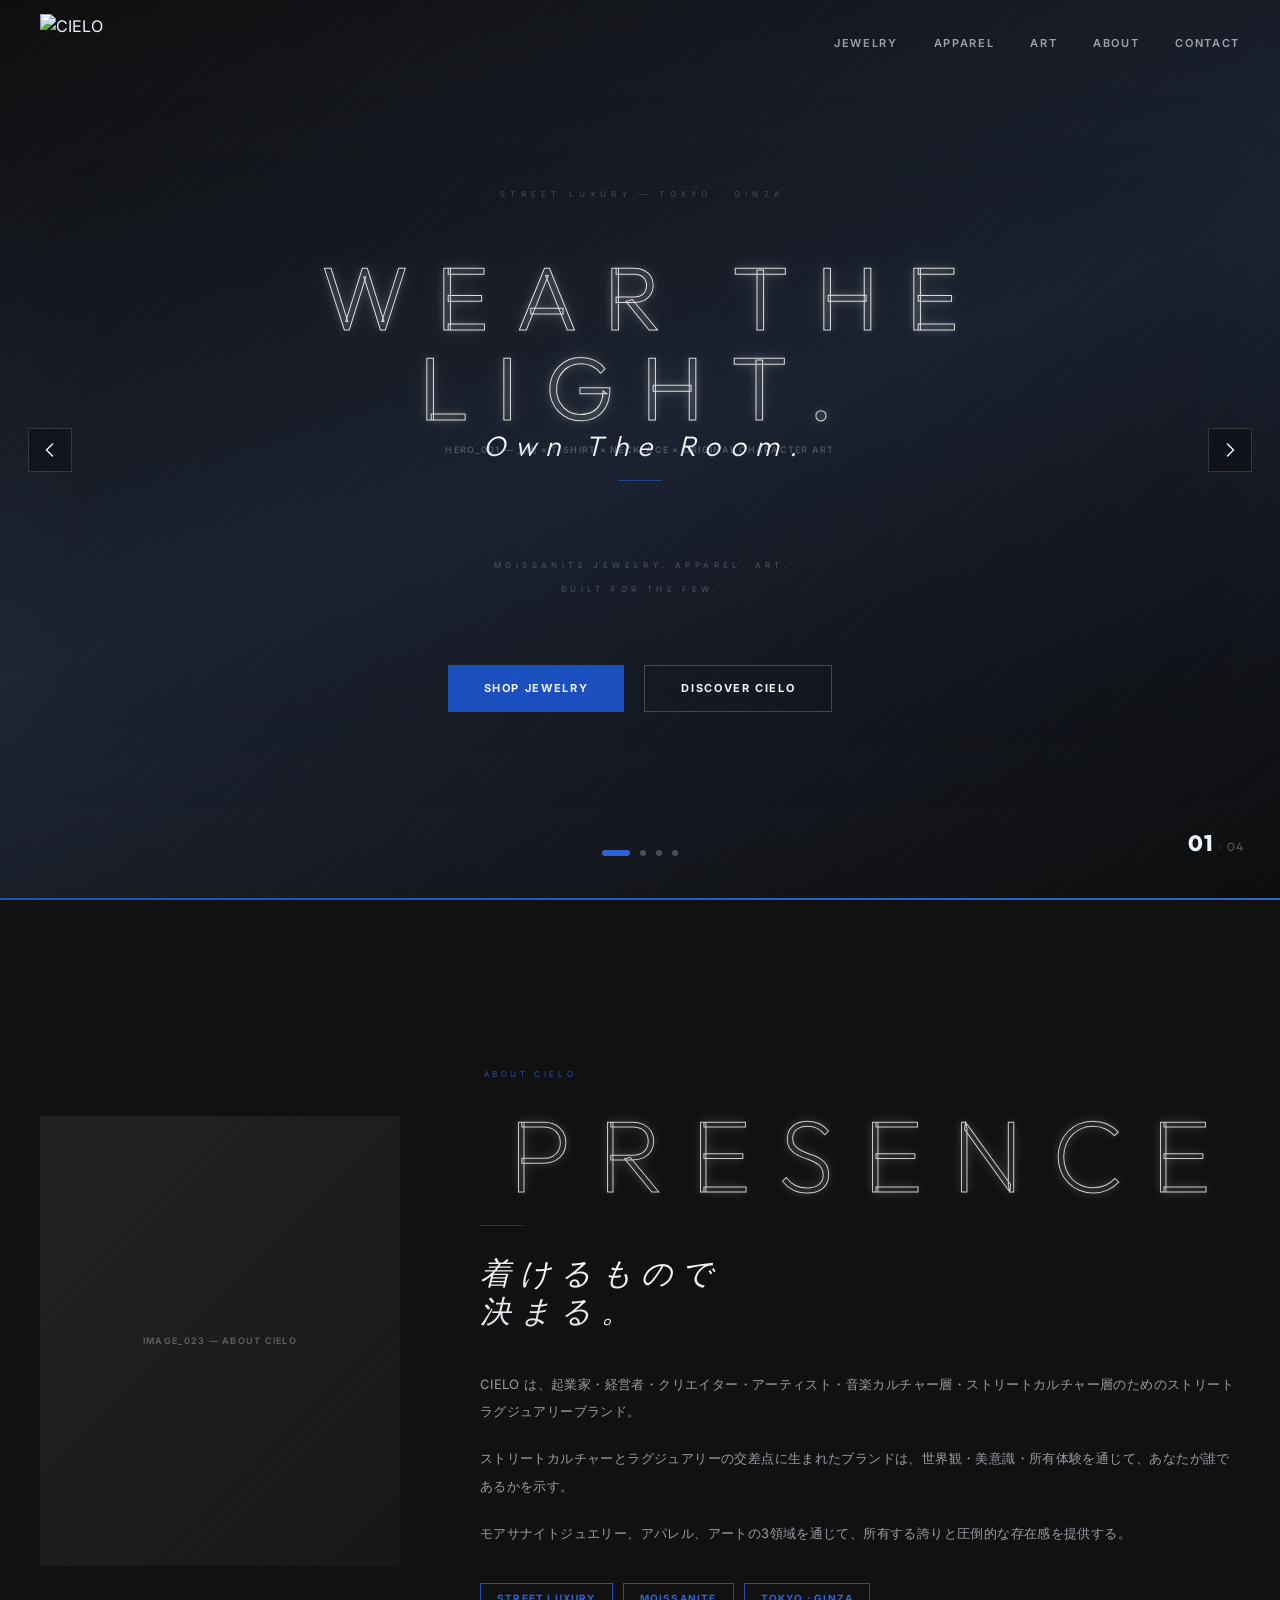
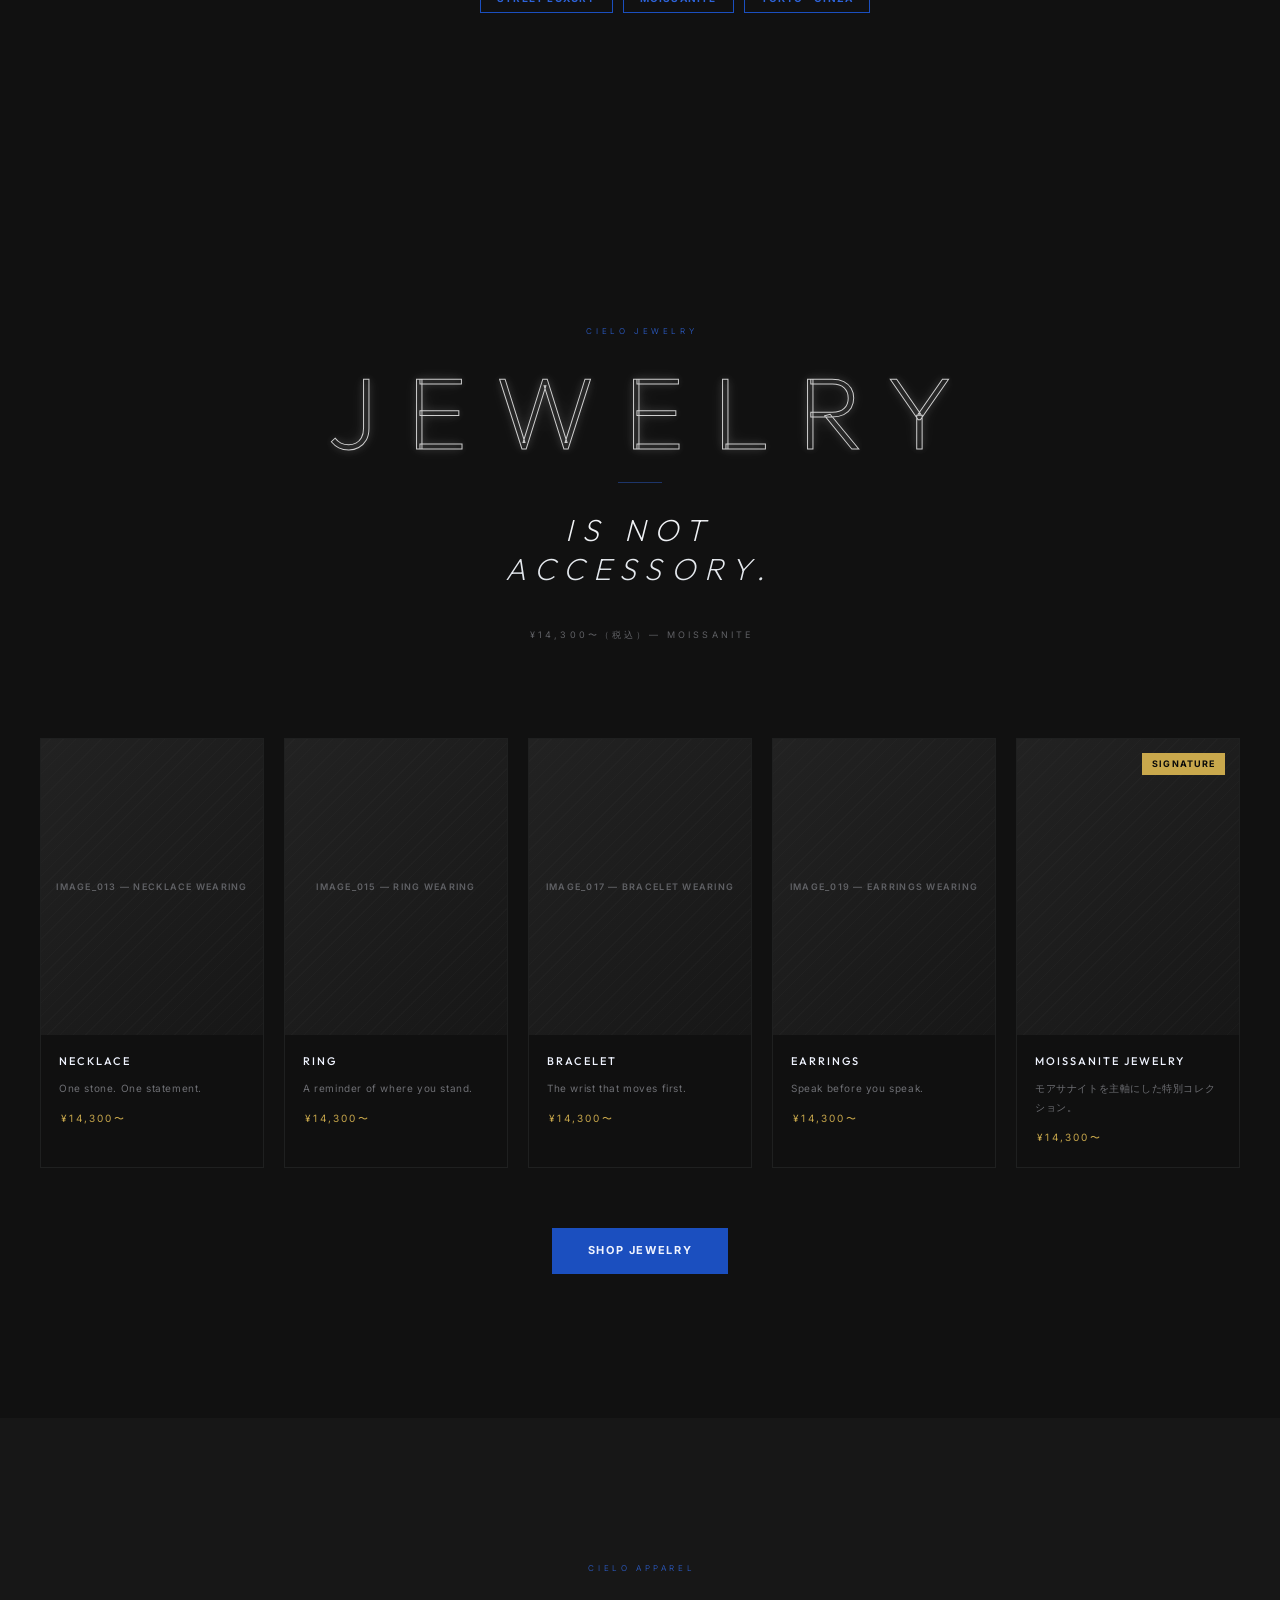
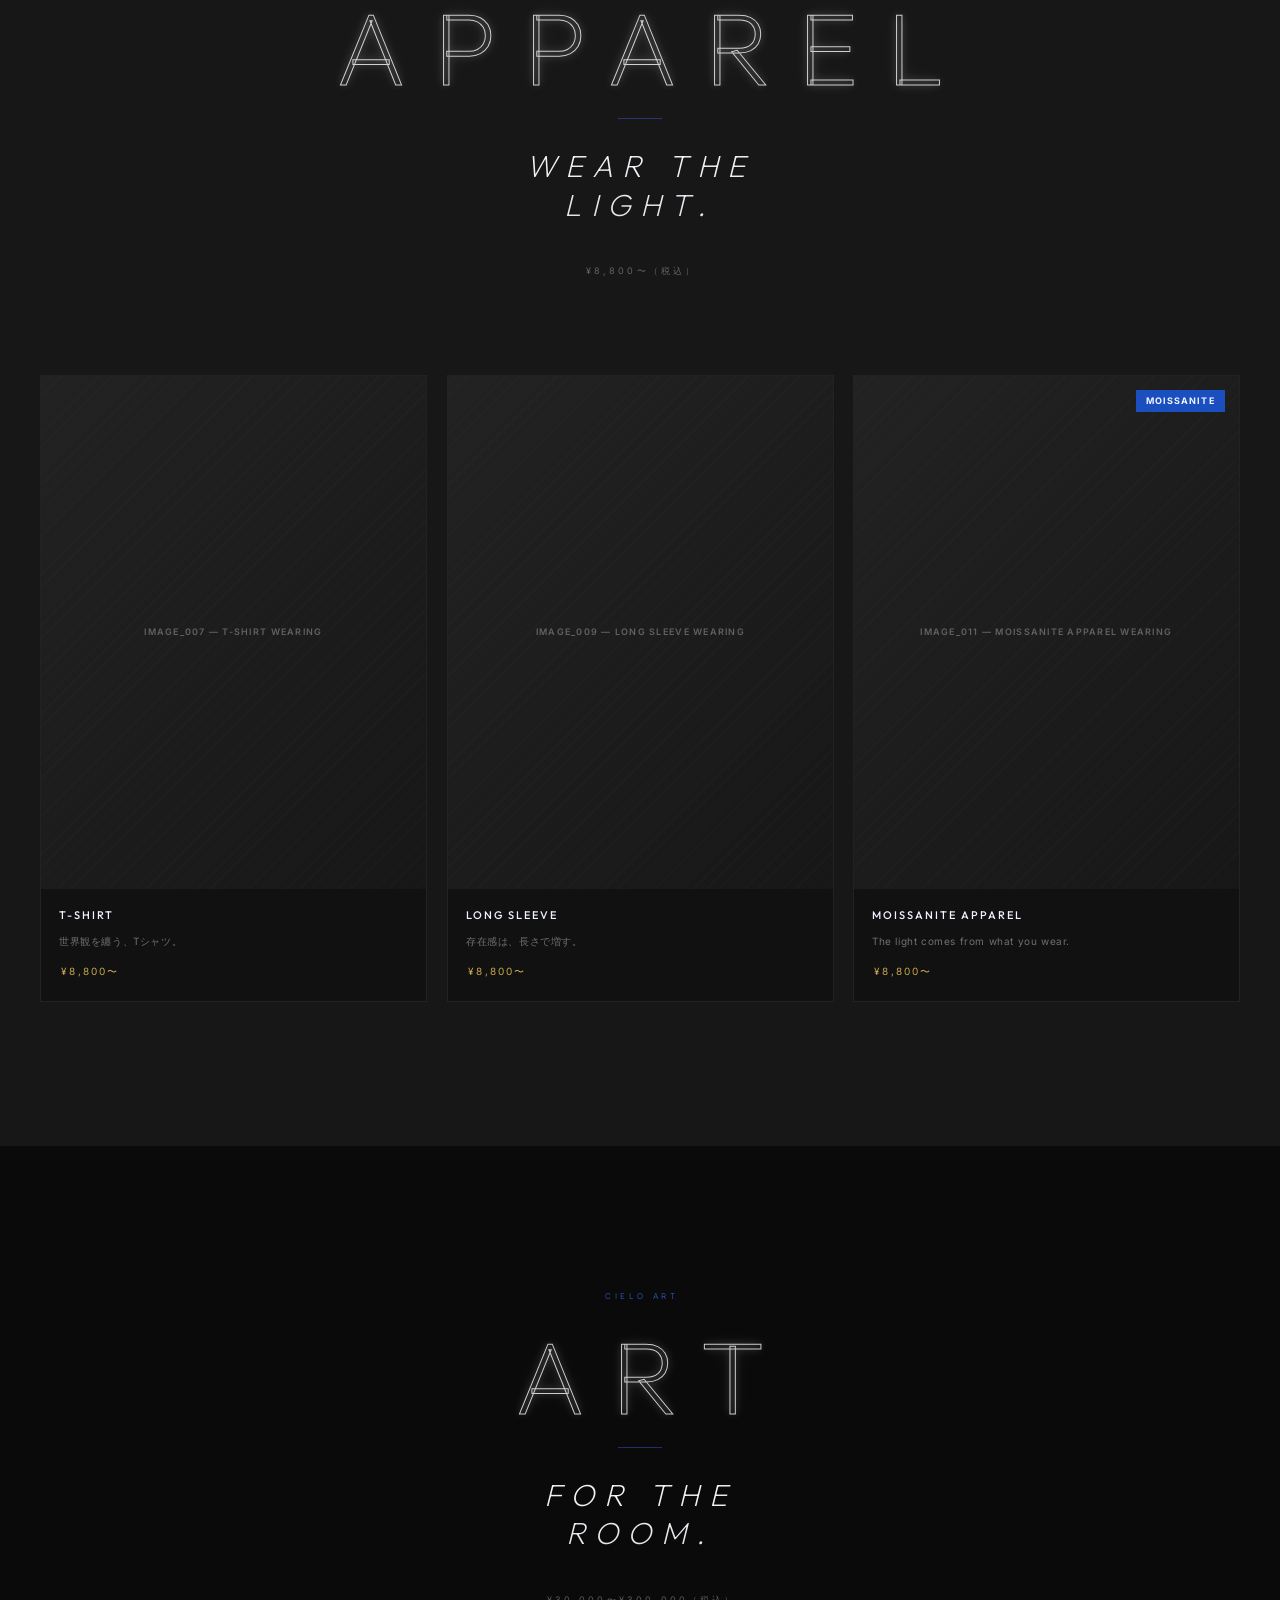
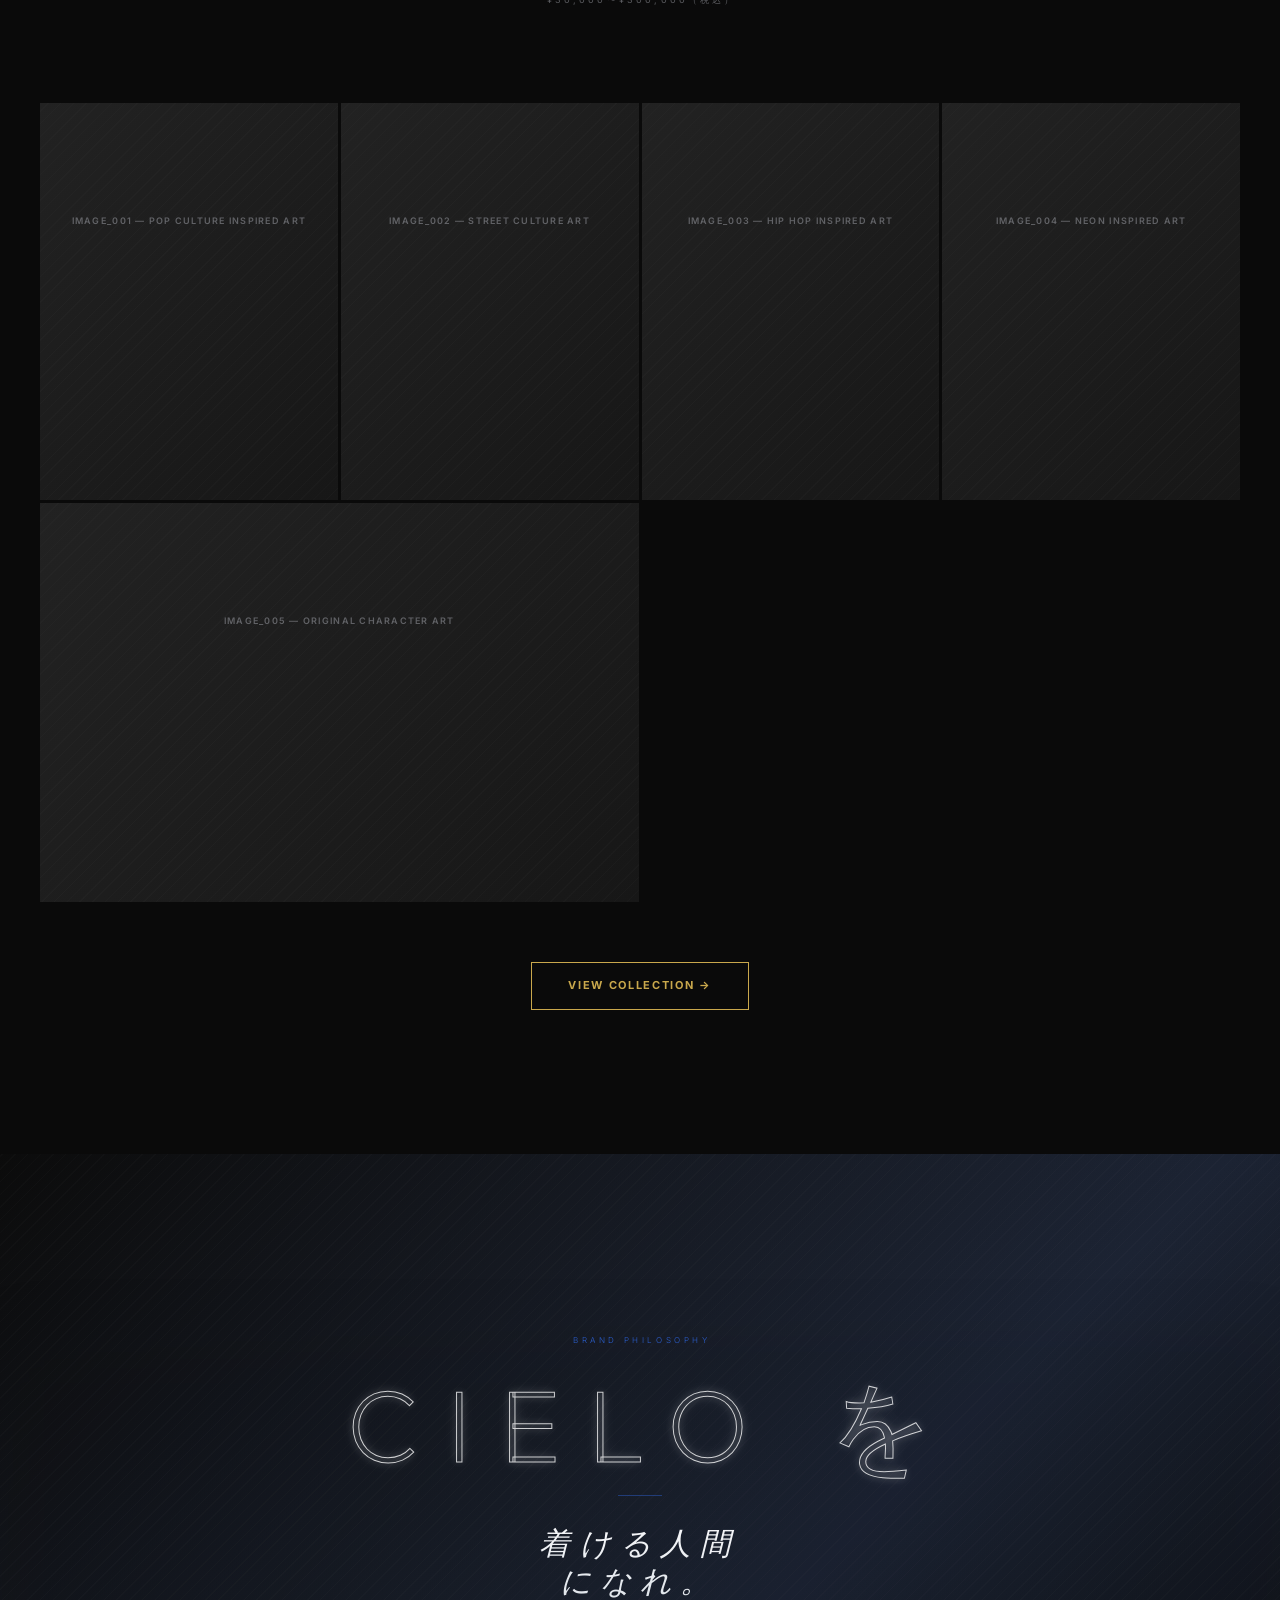
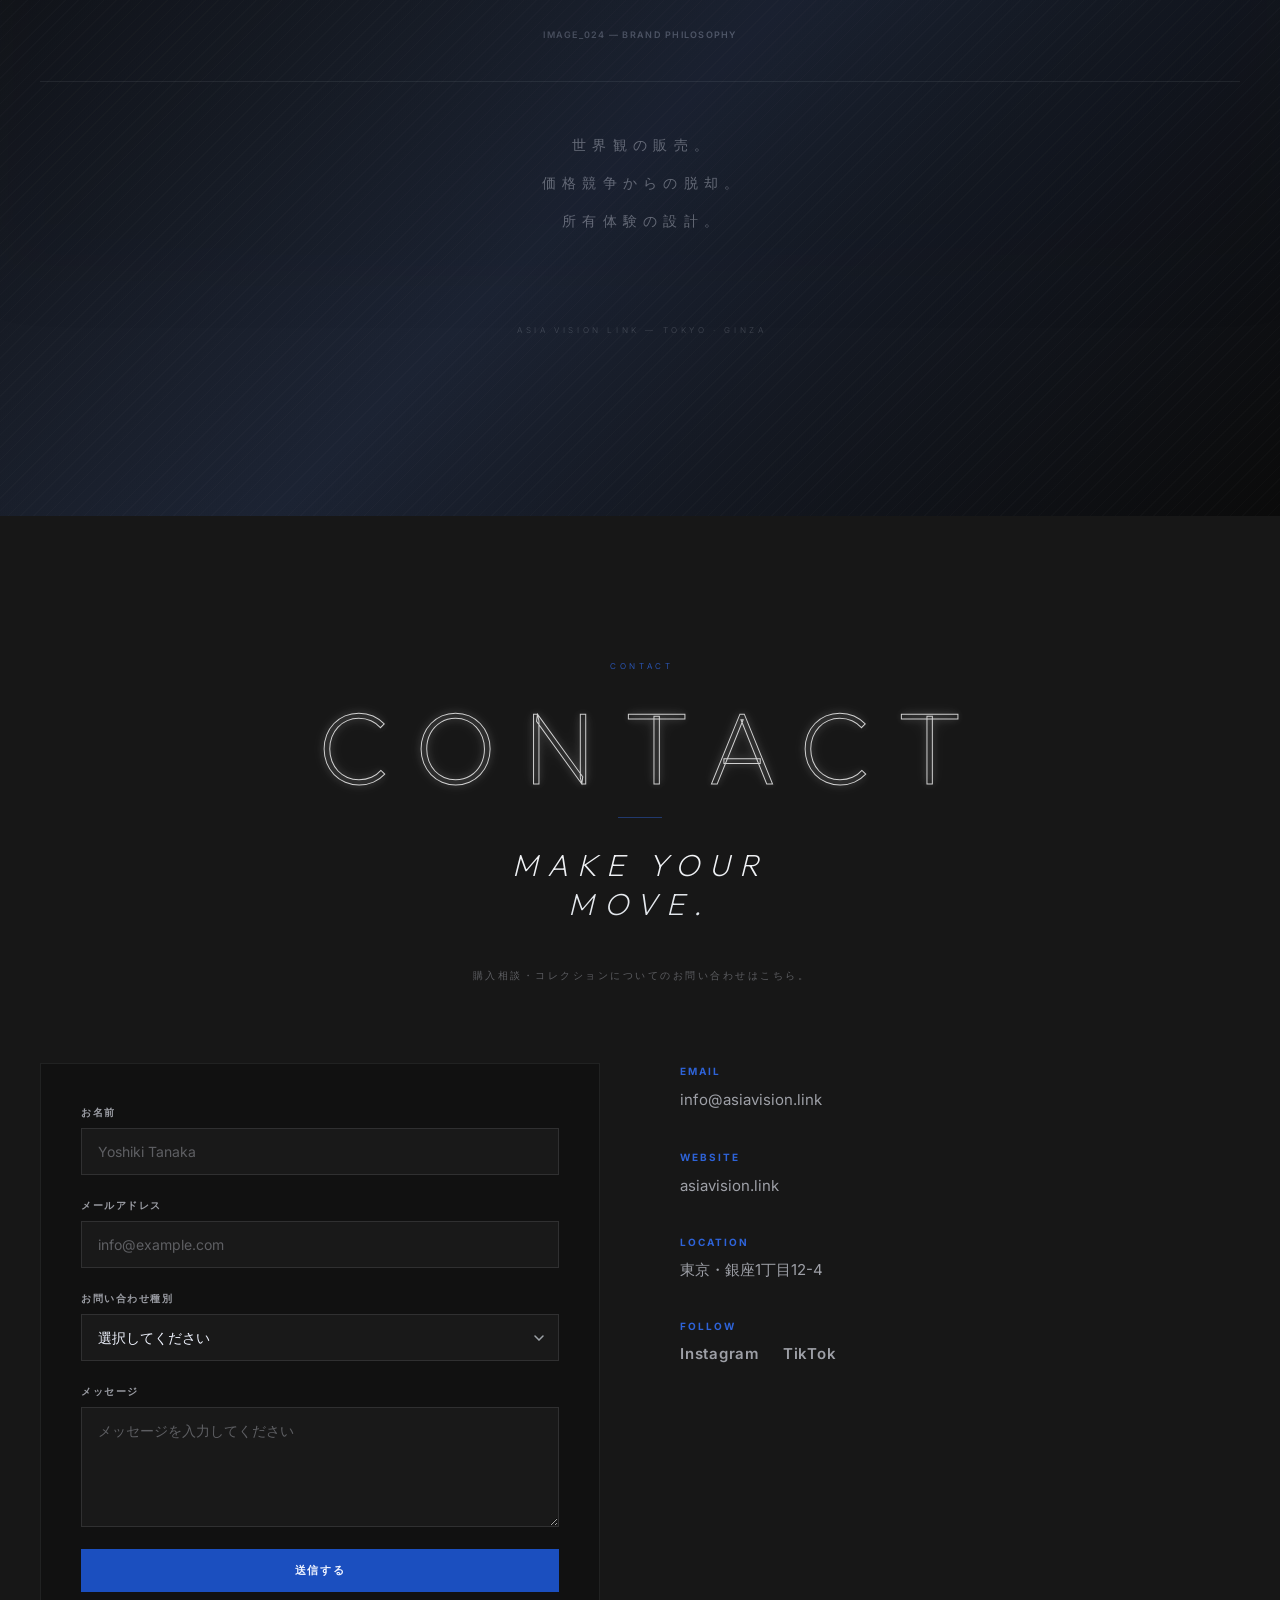
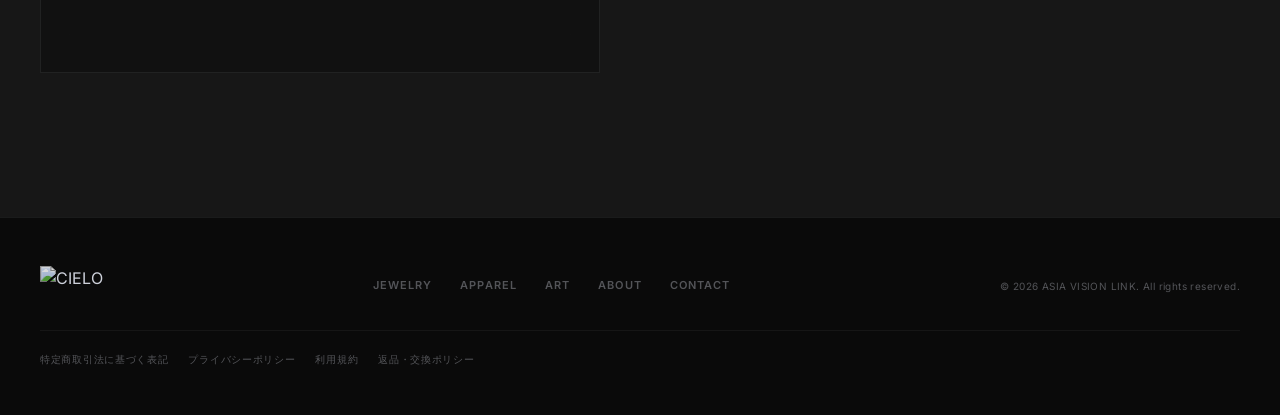
==== commit 2ccea07b: "feat: add 4 legal pages + footer legal nav New files: - legal.css            — shared styles for all" ====
--- a/index.html
+++ b/index.html
@@ -471,6 +471,12 @@
         <a href="#contact">Contact</a>
       </nav>
       <p class="footer-copy">© 2026 ASIA VISION LINK. All rights reserved.</p>
+      <nav class="footer-legal" aria-label="Legal">
+        <a href="legal-tokusho.html">特定商取引法に基づく表記</a>
+        <a href="legal-privacy.html">プライバシーポリシー</a>
+        <a href="legal-terms.html">利用規約</a>
+        <a href="legal-returns.html">返品・交換ポリシー</a>
+      </nav>
     </div>
   </footer>
 
--- a/styles.css
+++ b/styles.css
@@ -1313,6 +1313,22 @@
 }
 .footer-nav a:hover { color: var(--diamond); }
 .footer-copy { font-size: 10px; color: var(--text-muted); letter-spacing: 0.04em; }
+
+.footer-legal {
+  width: 100%;
+  display: flex;
+  gap: 20px;
+  flex-wrap: wrap;
+  padding-top: 20px;
+  border-top: 1px solid rgba(240, 244, 255, 0.05);
+}
+.footer-legal a {
+  font-size: 10px;
+  letter-spacing: 0.07em;
+  color: var(--text-muted);
+  transition: color var(--trans);
+}
+.footer-legal a:hover { color: var(--text-secondary); }
 
 /* ============================================
    SCROLL REVEAL
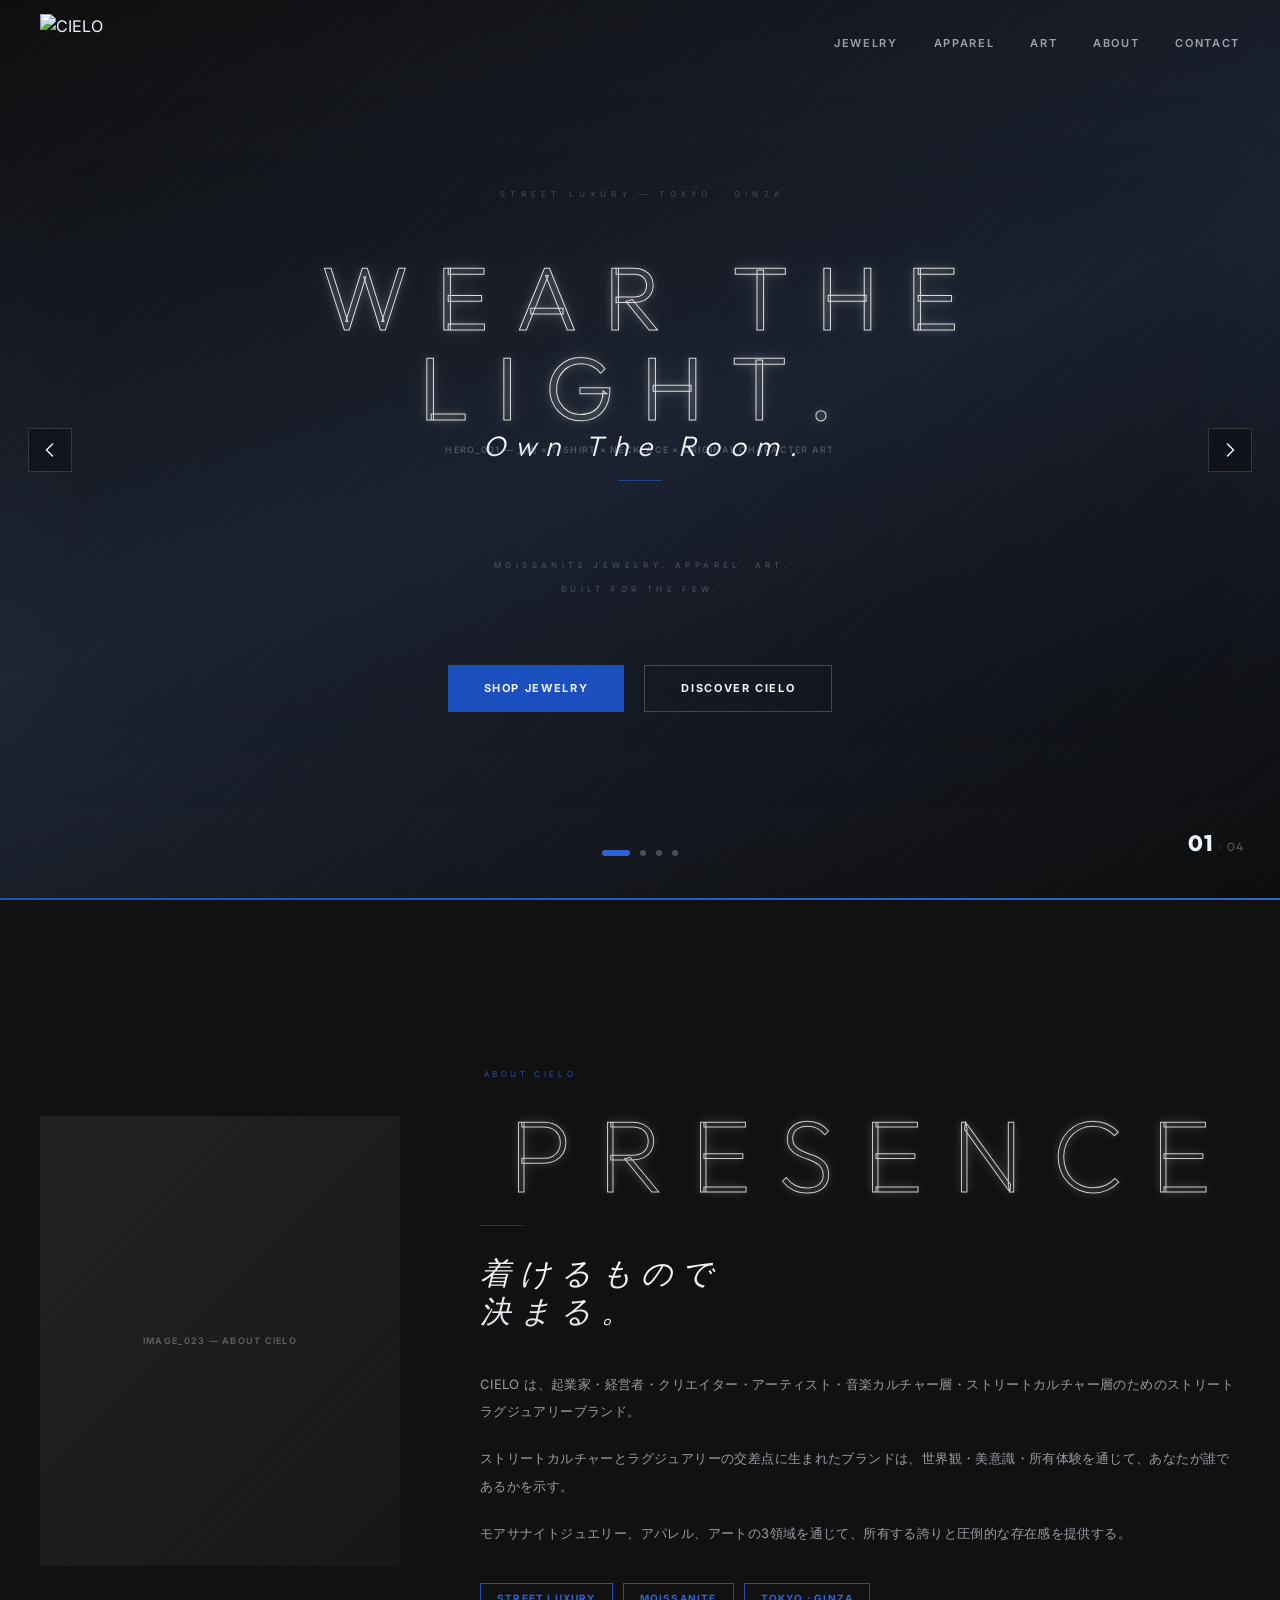
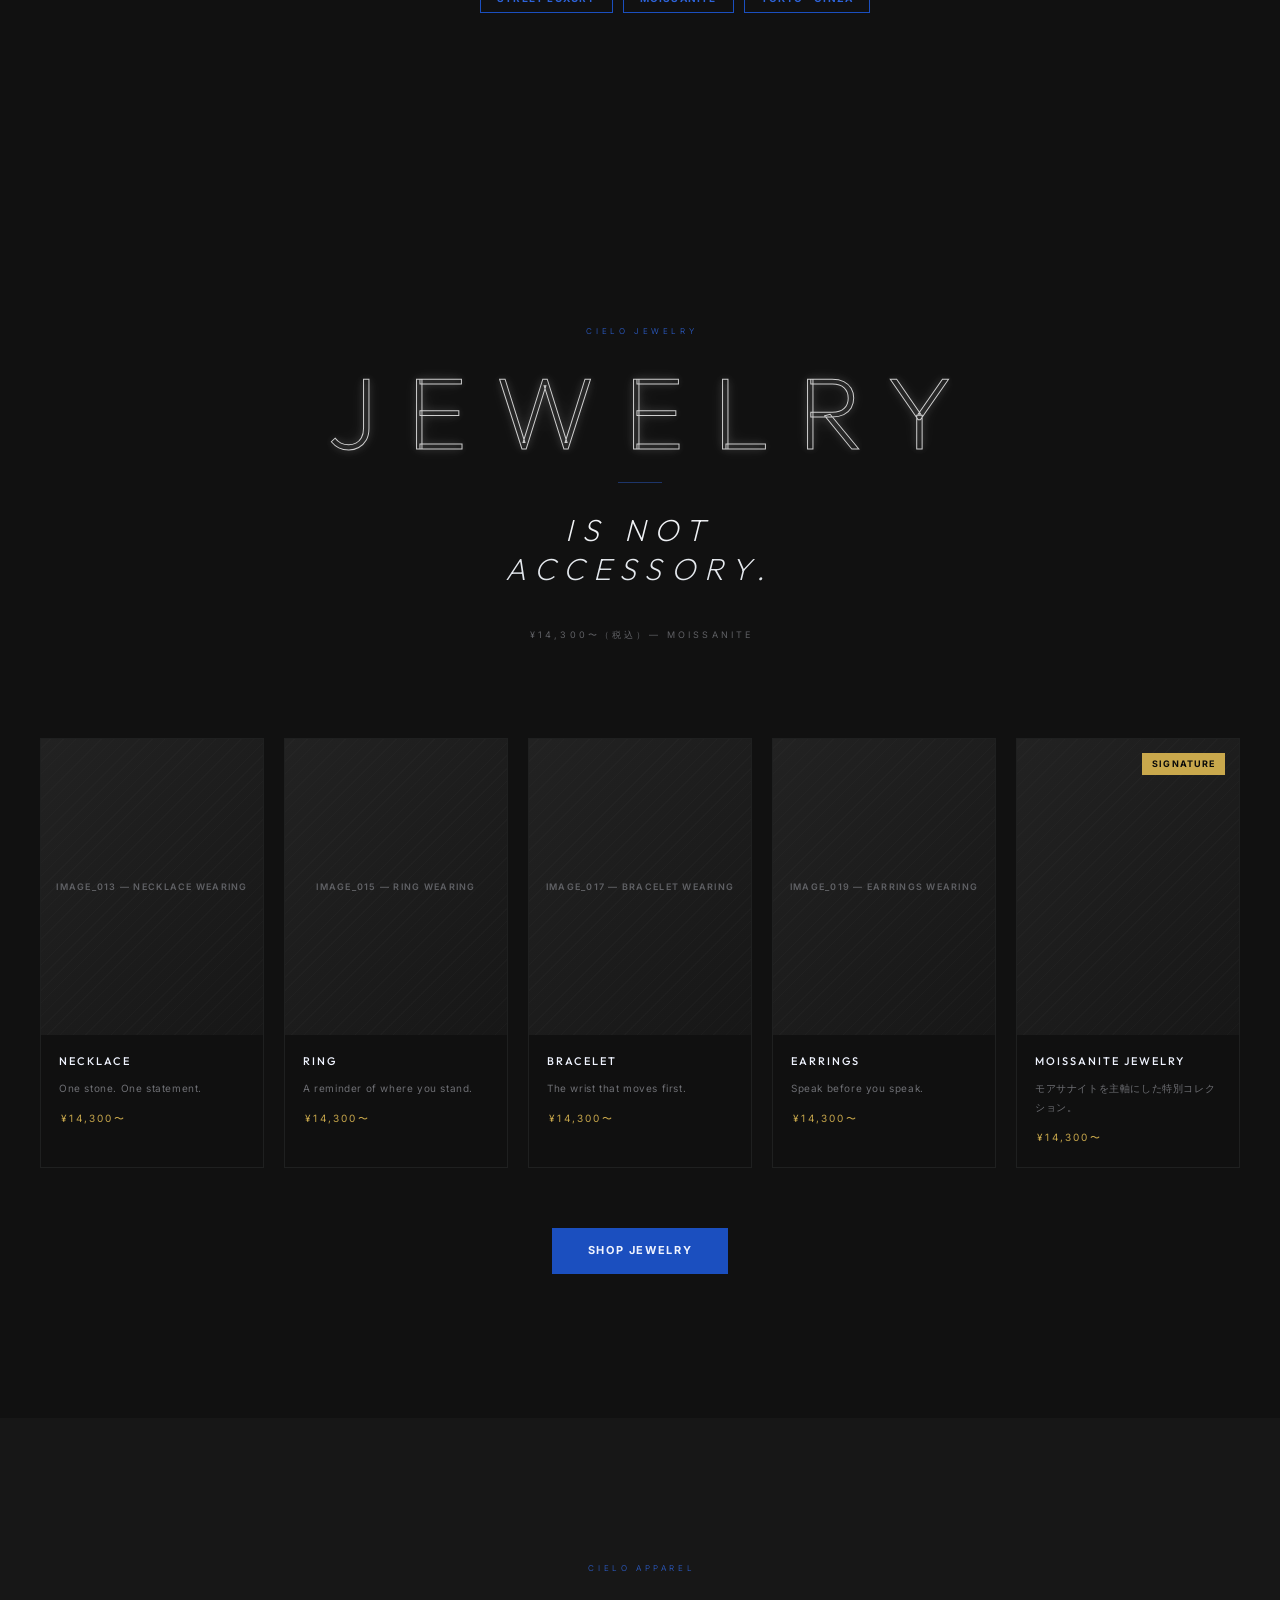
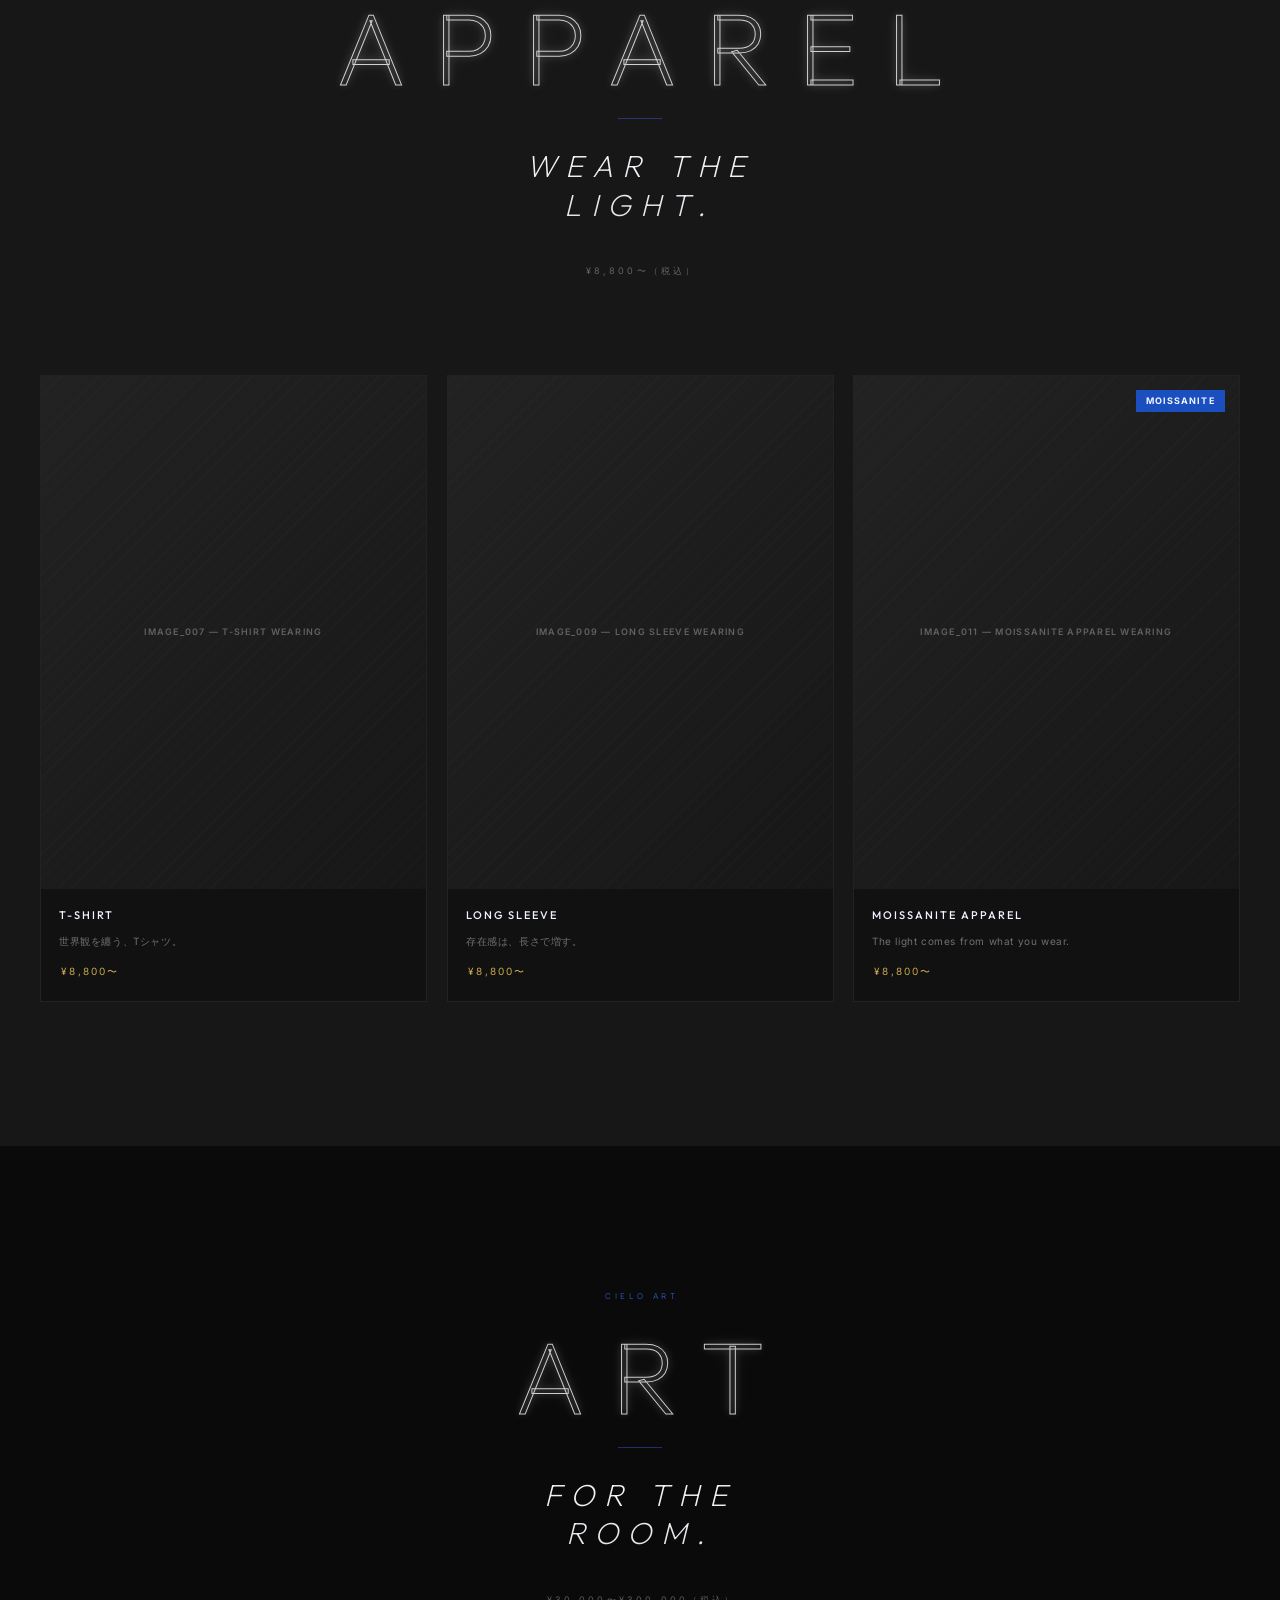
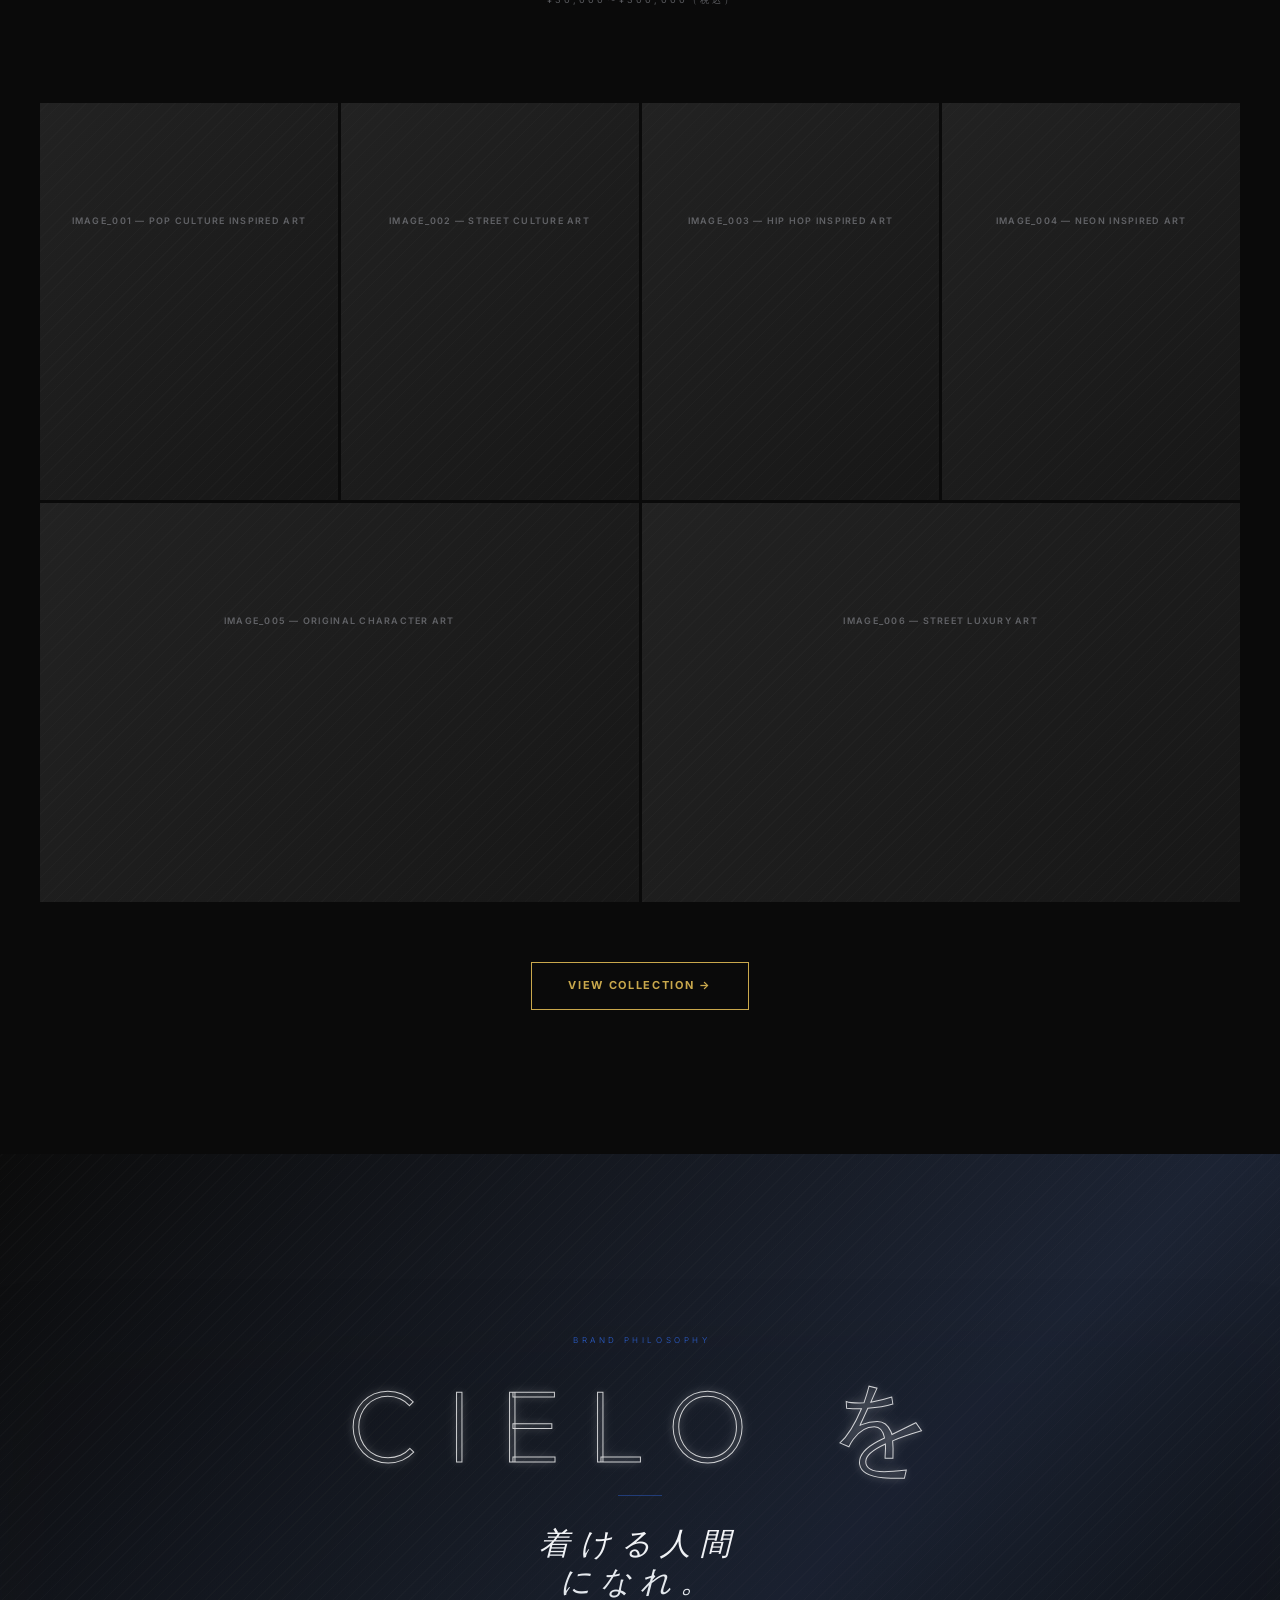
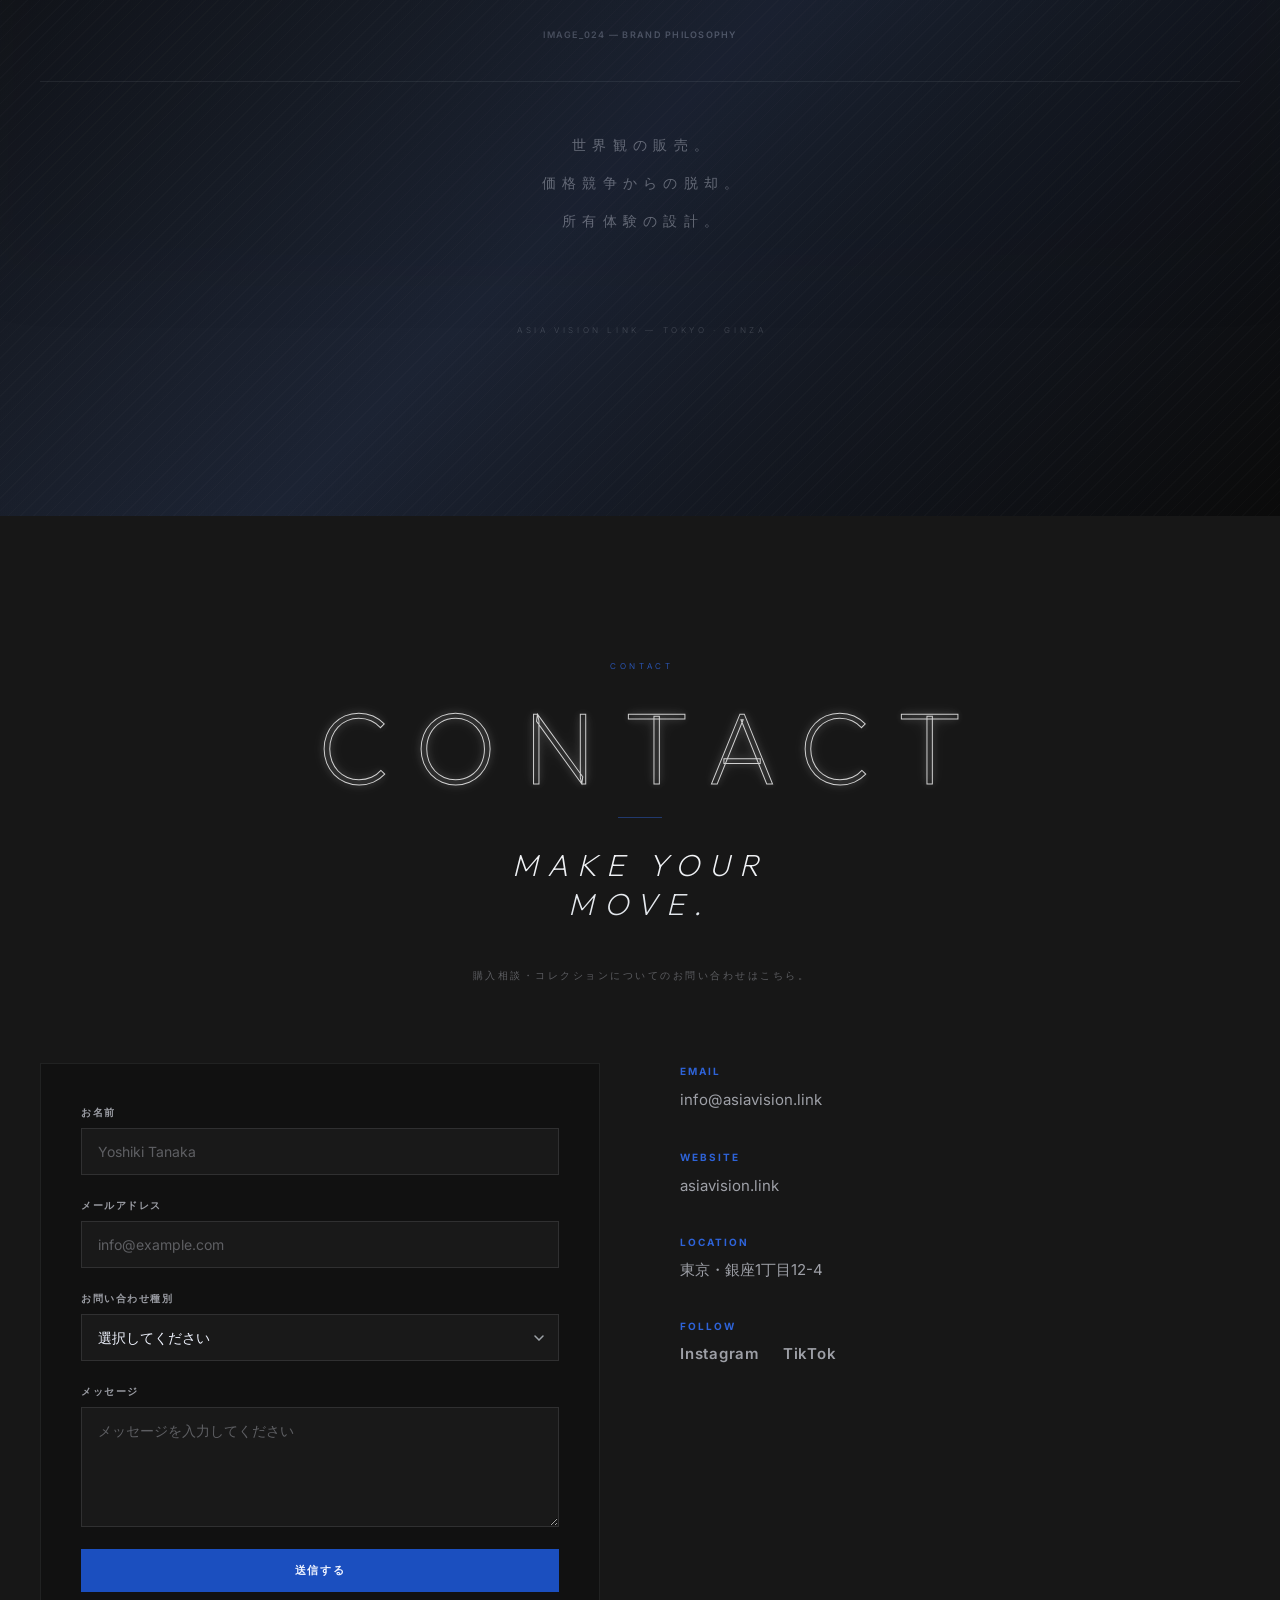
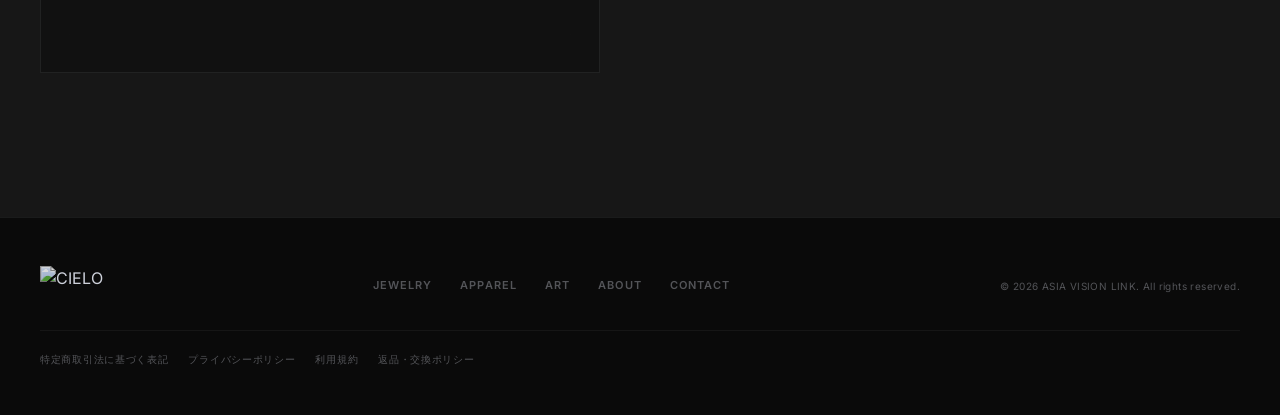
==== commit 8a75afc6: "fix: art section layout — fill empty right side of bottom row Before:   Row 1: [1][2][3][4]  (4 × 1c" ====
--- a/index.html
+++ b/index.html
@@ -29,6 +29,8 @@
   <link rel="icon" type="image/png" sizes="32x32" href="/favicon-32x32.png">
   <link rel="icon" type="image/png" sizes="16x16" href="/favicon-16x16.png">
   <link rel="apple-touch-icon" sizes="180x180" href="/apple-touch-icon.png">
+  <link rel="manifest" href="/site.webmanifest">
+  <meta name="theme-color" content="#0A0A0A">
 
   <title>CIELO — Street Luxury Brand | Moissanite Jewelry · Apparel · Art</title>
   <link rel="stylesheet" href="styles.css">
@@ -358,6 +360,15 @@
           <div class="art-info">
             <h3>Original<br>Character Art</h3>
             <p>CIELO だけが生み出す、オリジナルキャラクターを体現した作品。</p>
+          </div>
+        </div>
+        <div class="art-card art-card-wide">
+          <div class="art-image-wrap" data-placeholder-label="IMAGE_006 — Street Luxury Art">
+            <img data-image-id="IMAGE_006" class="dynamic-image art-img" alt="Street Luxury Art">
+          </div>
+          <div class="art-info">
+            <h3>Street Luxury<br>Art</h3>
+            <p>ストリートとラグジュアリーの境界に生まれたオリジナル作品。</p>
           </div>
         </div>
       </div>
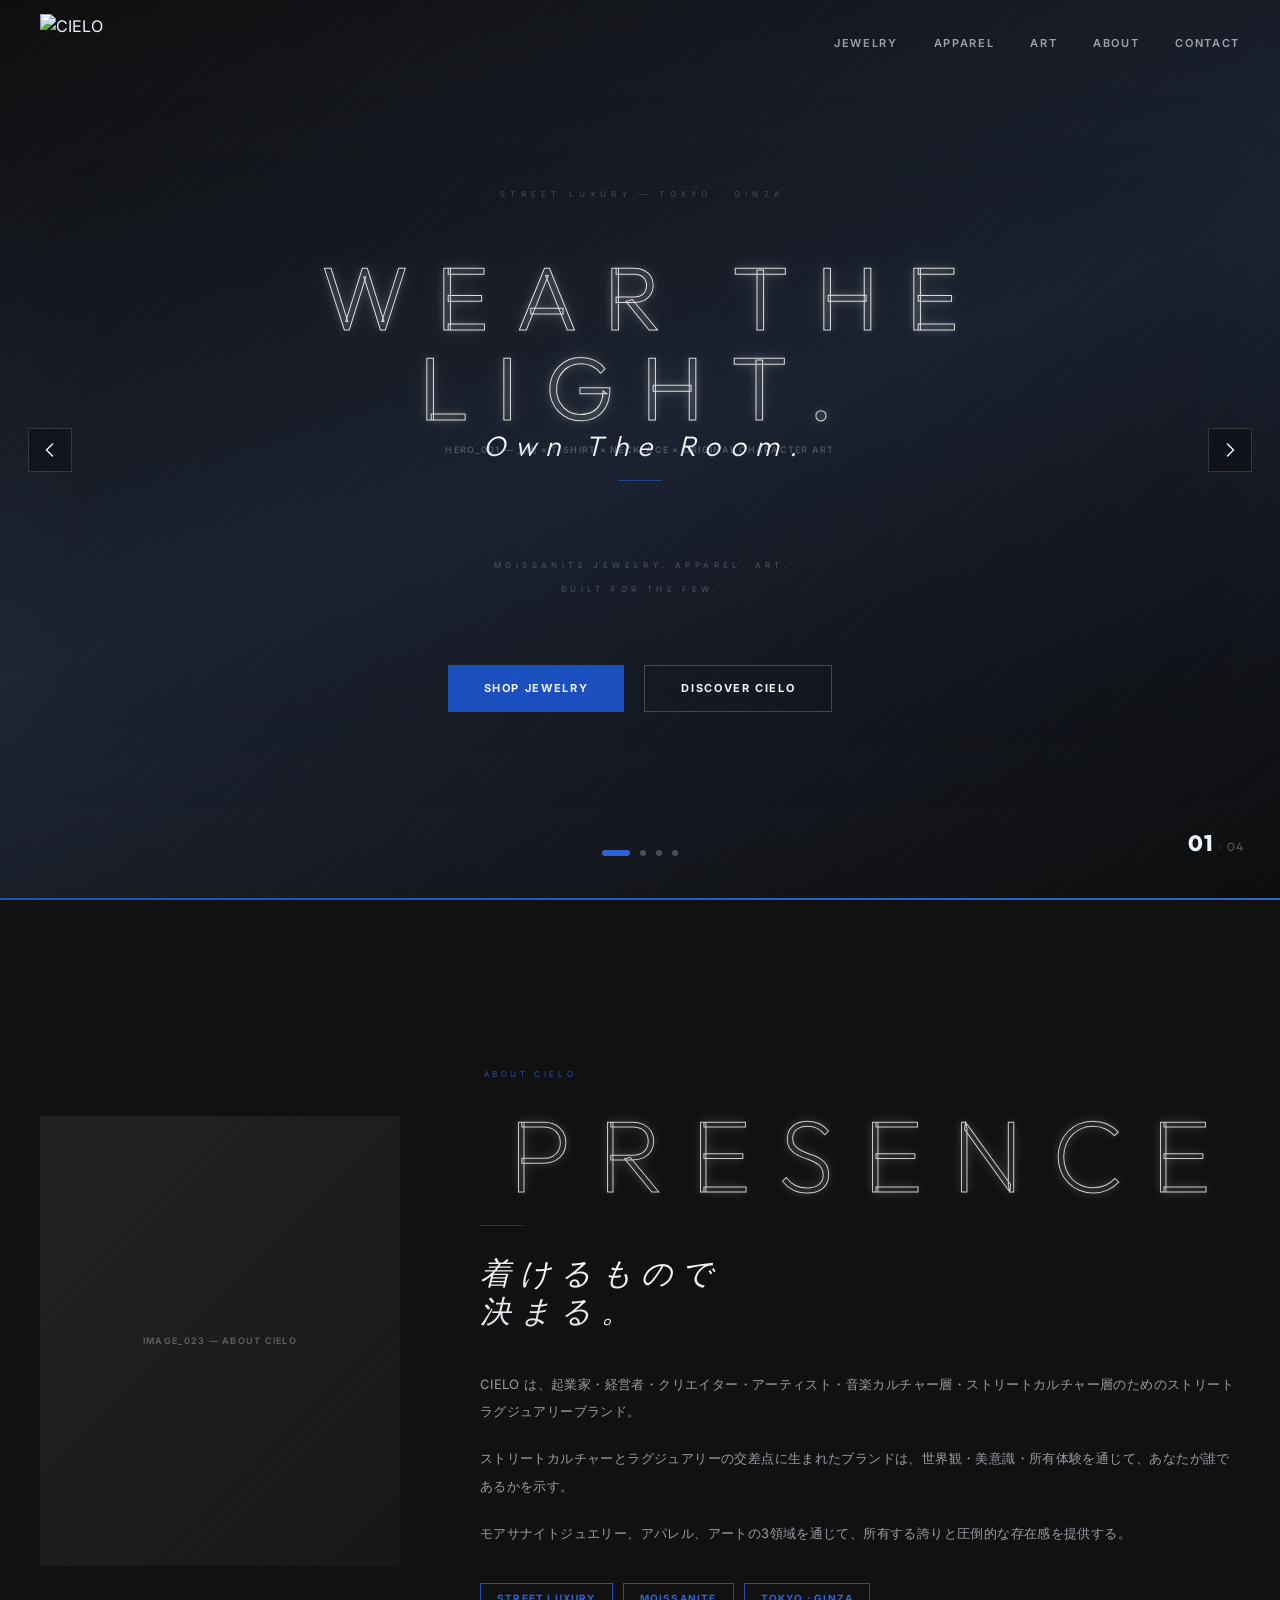
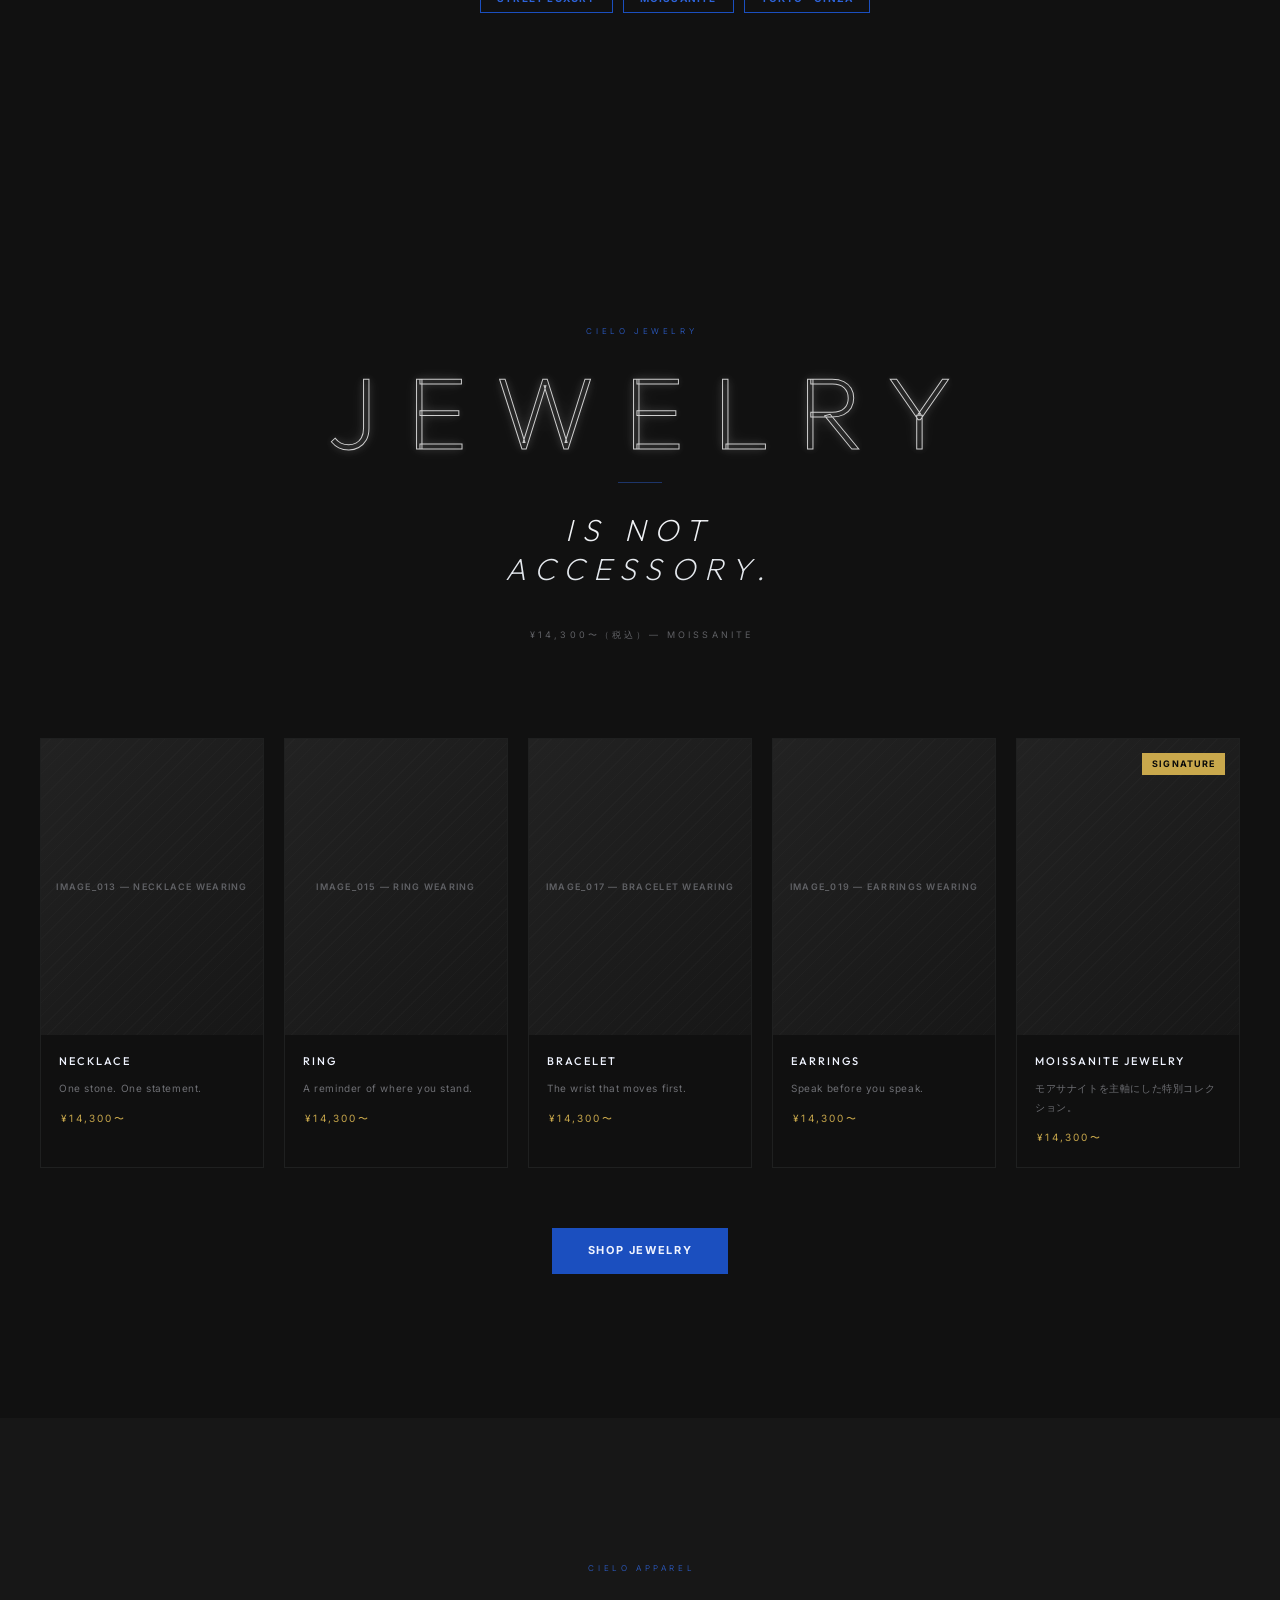
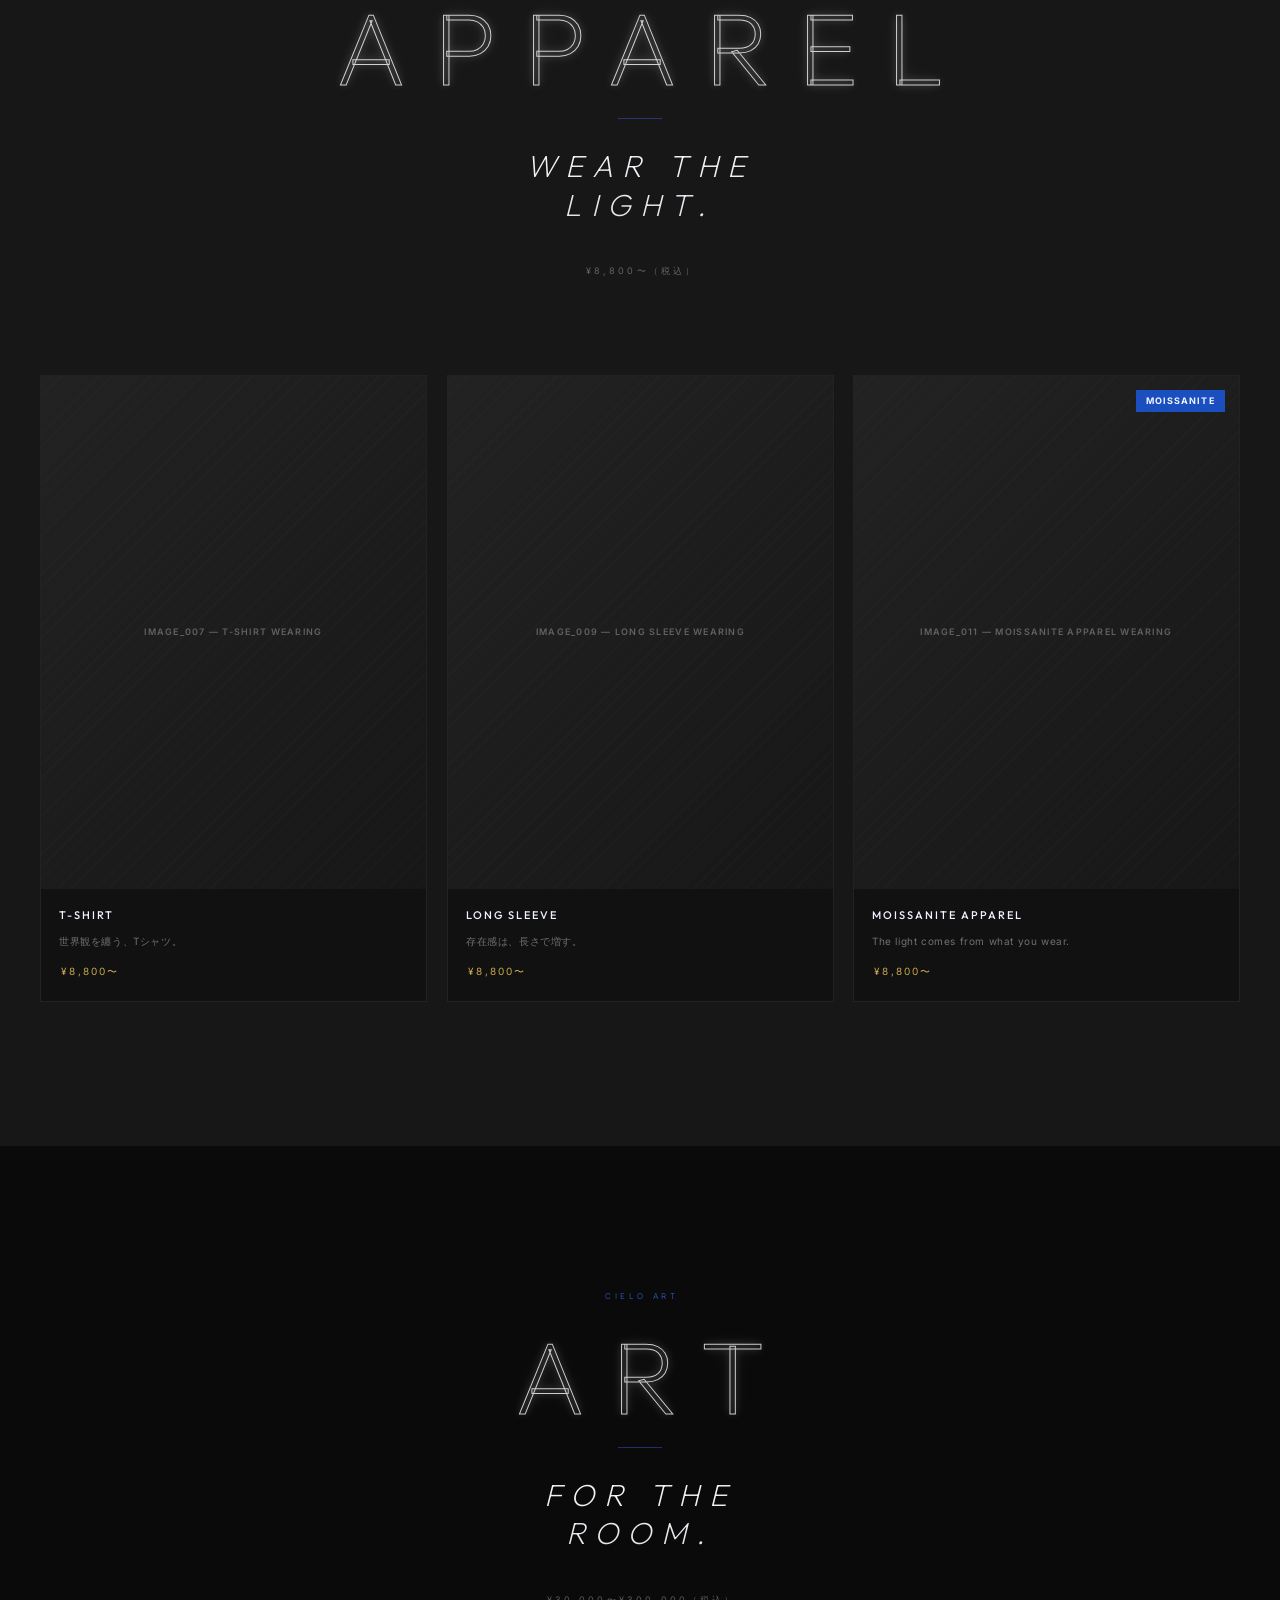
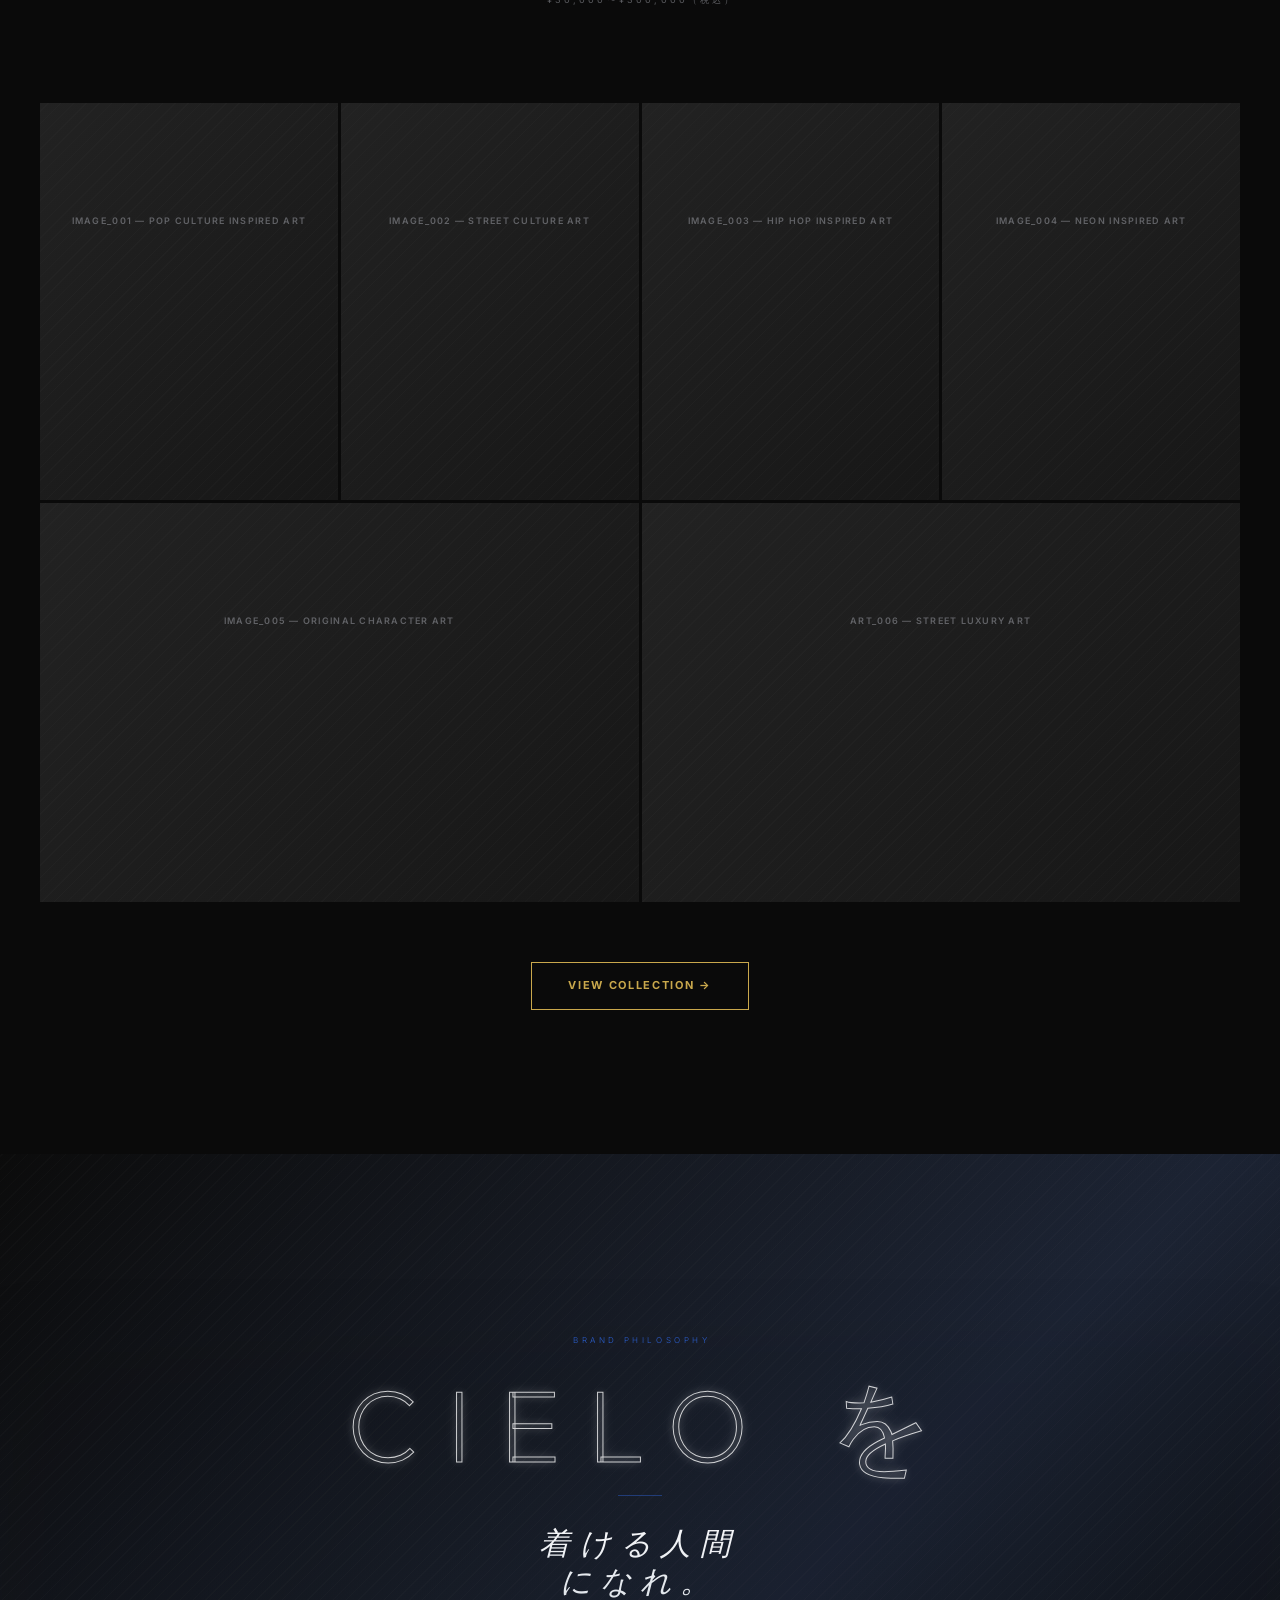
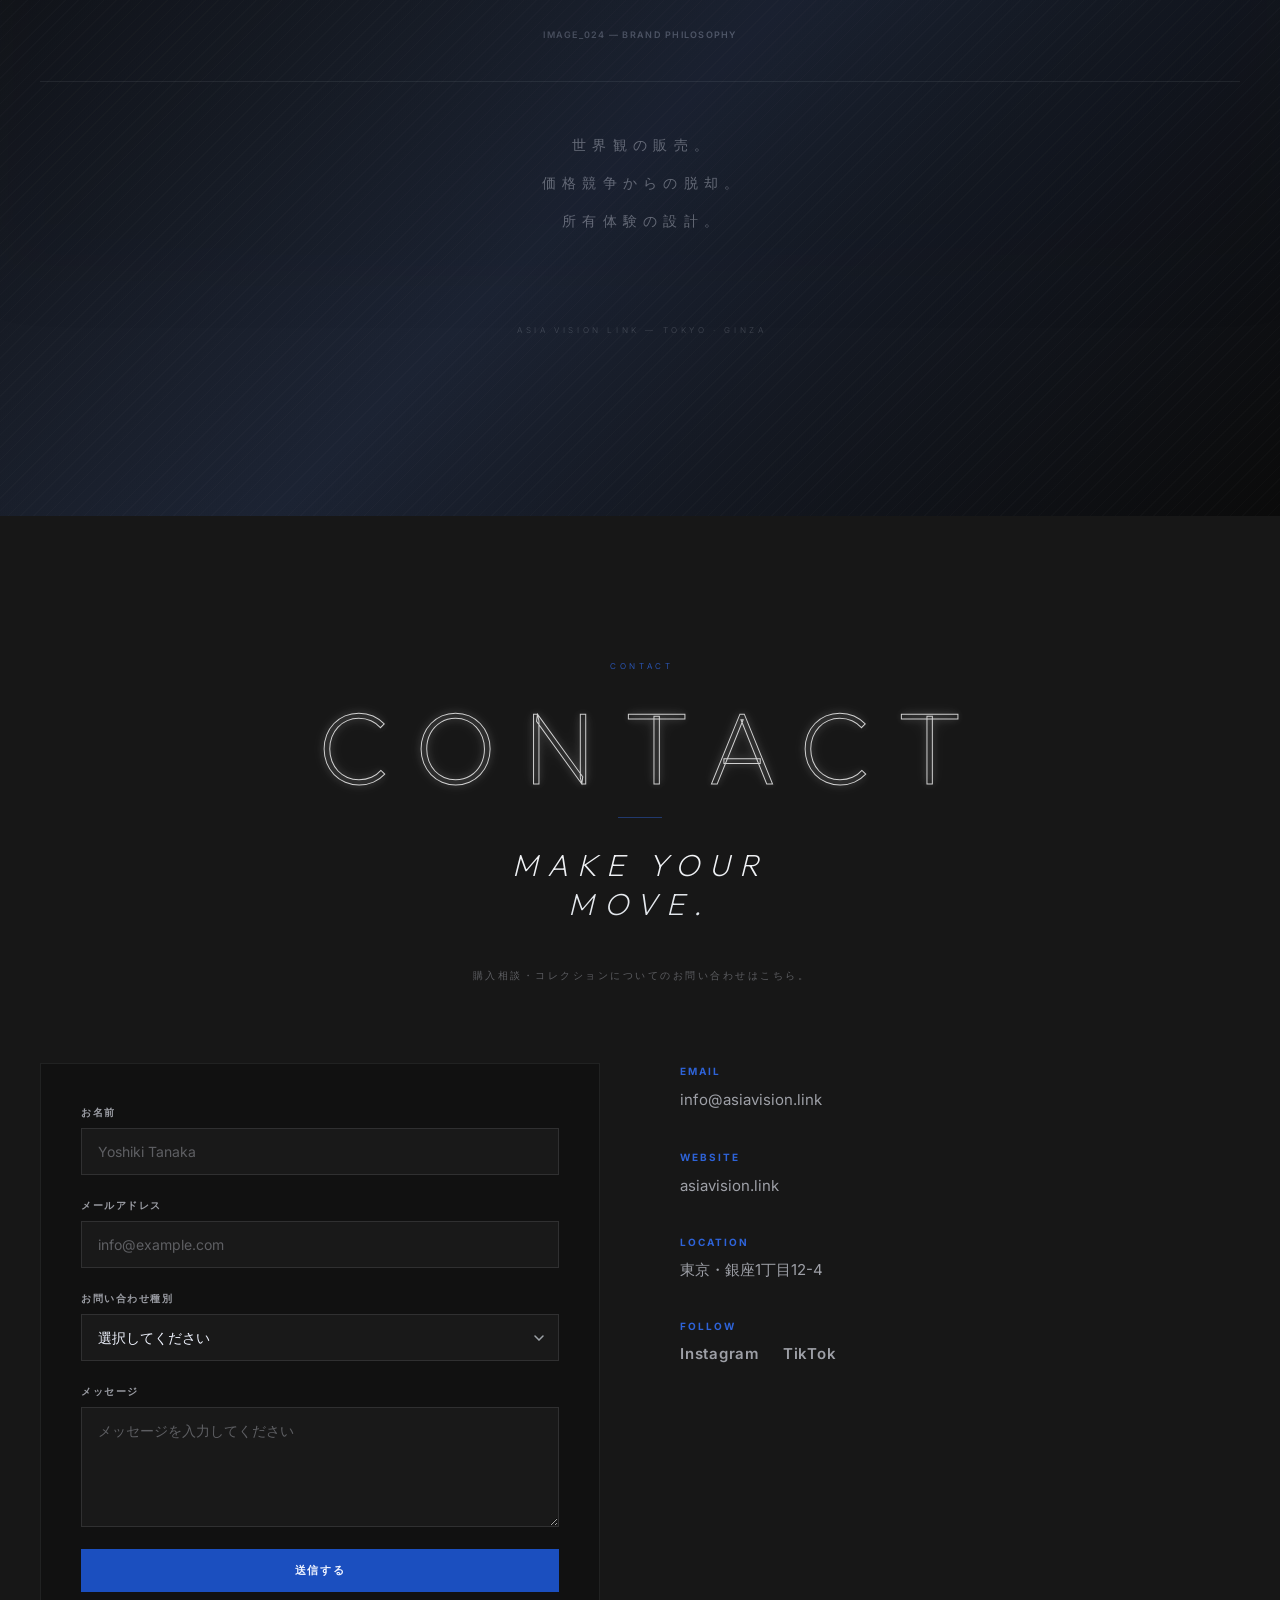
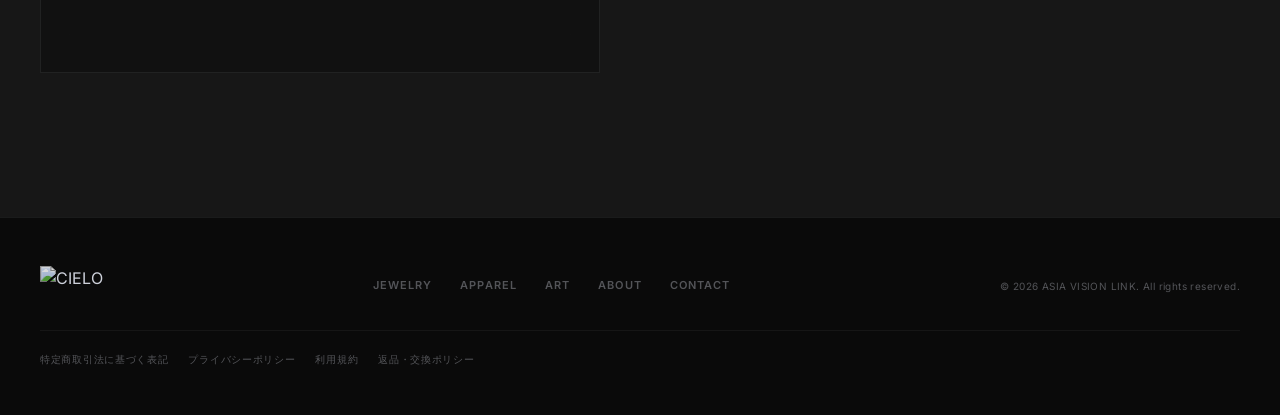
==== commit 60801101: "fix: separate Art/Apparel images — ART_006 dedicated slot Root cause:   Art section card 6 used data" ====
--- a/index.html
+++ b/index.html
@@ -363,8 +363,8 @@
           </div>
         </div>
         <div class="art-card art-card-wide">
-          <div class="art-image-wrap" data-placeholder-label="IMAGE_006 — Street Luxury Art">
-            <img data-image-id="IMAGE_006" class="dynamic-image art-img" alt="Street Luxury Art">
+          <div class="art-image-wrap" data-placeholder-label="ART_006 — Street Luxury Art">
+            <img data-image-id="ART_006" class="dynamic-image art-img" alt="Street Luxury Art">
           </div>
           <div class="art-info">
             <h3>Street Luxury<br>Art</h3>
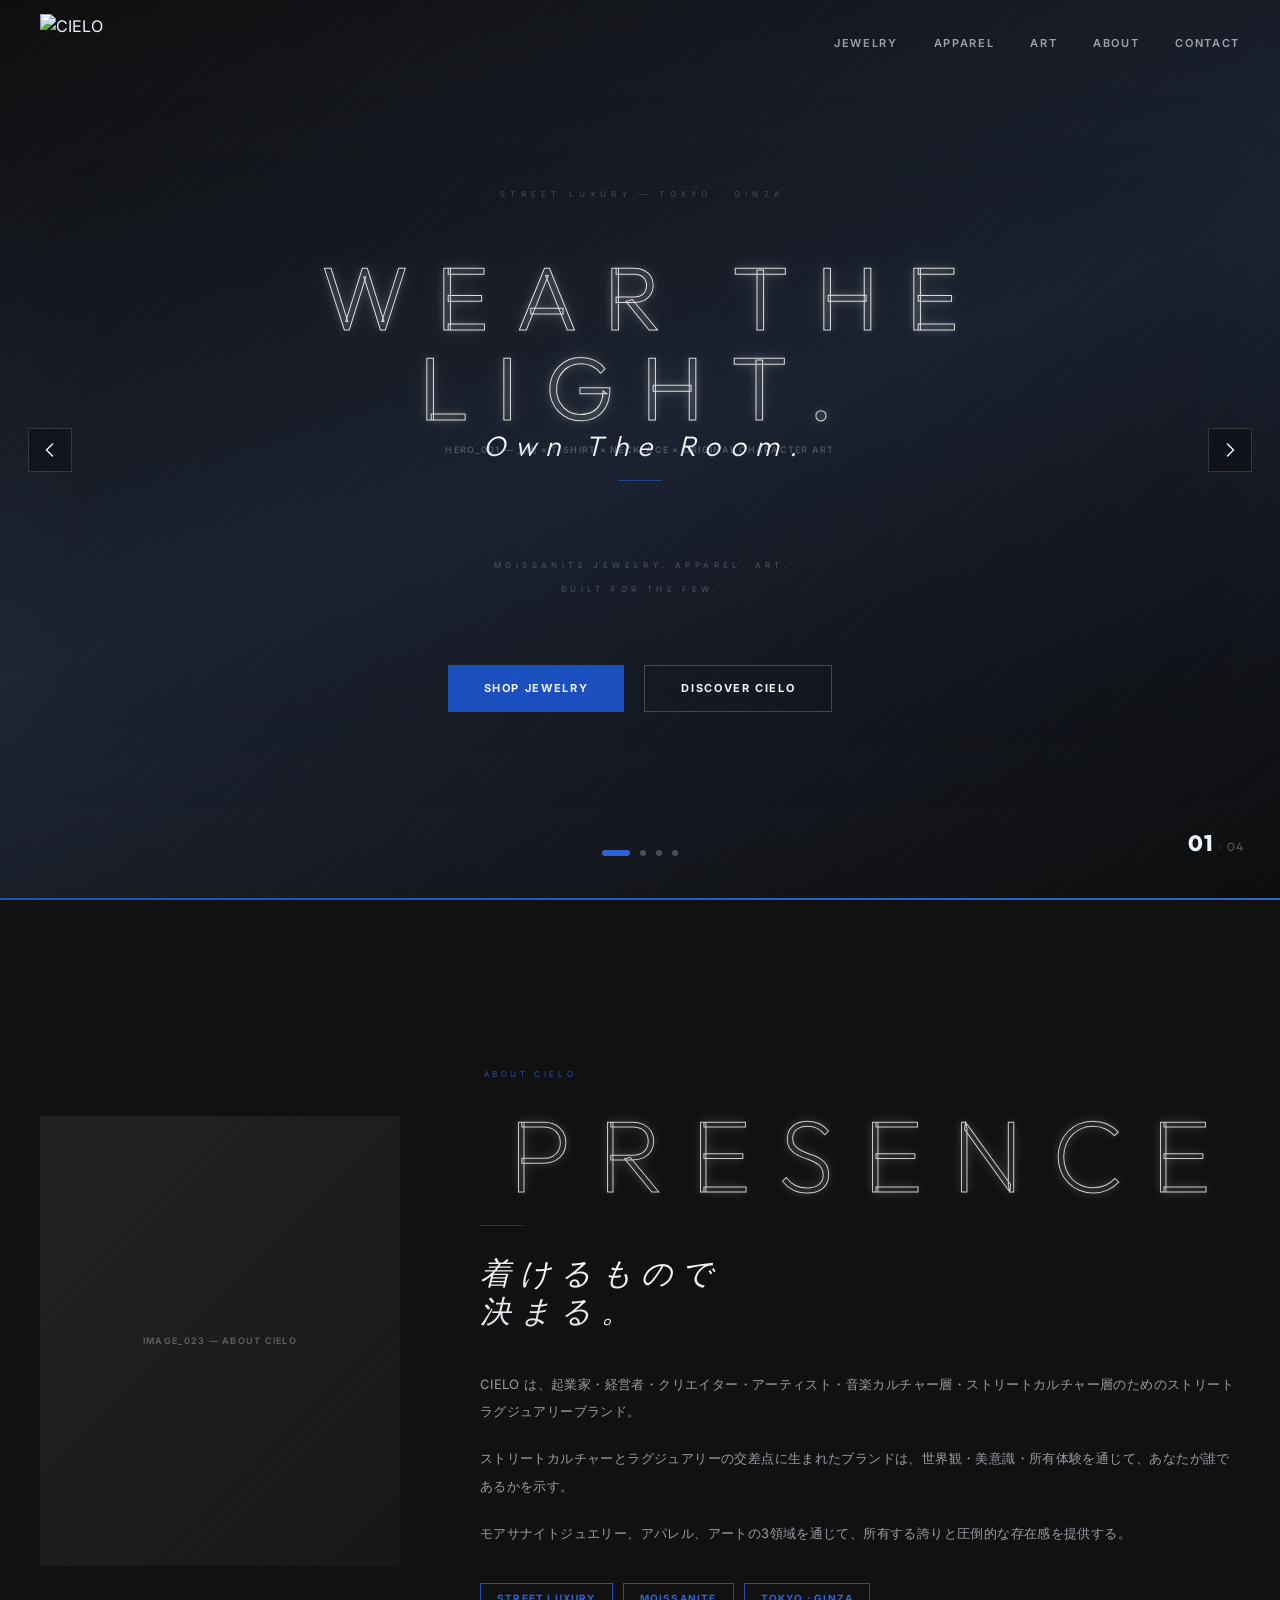
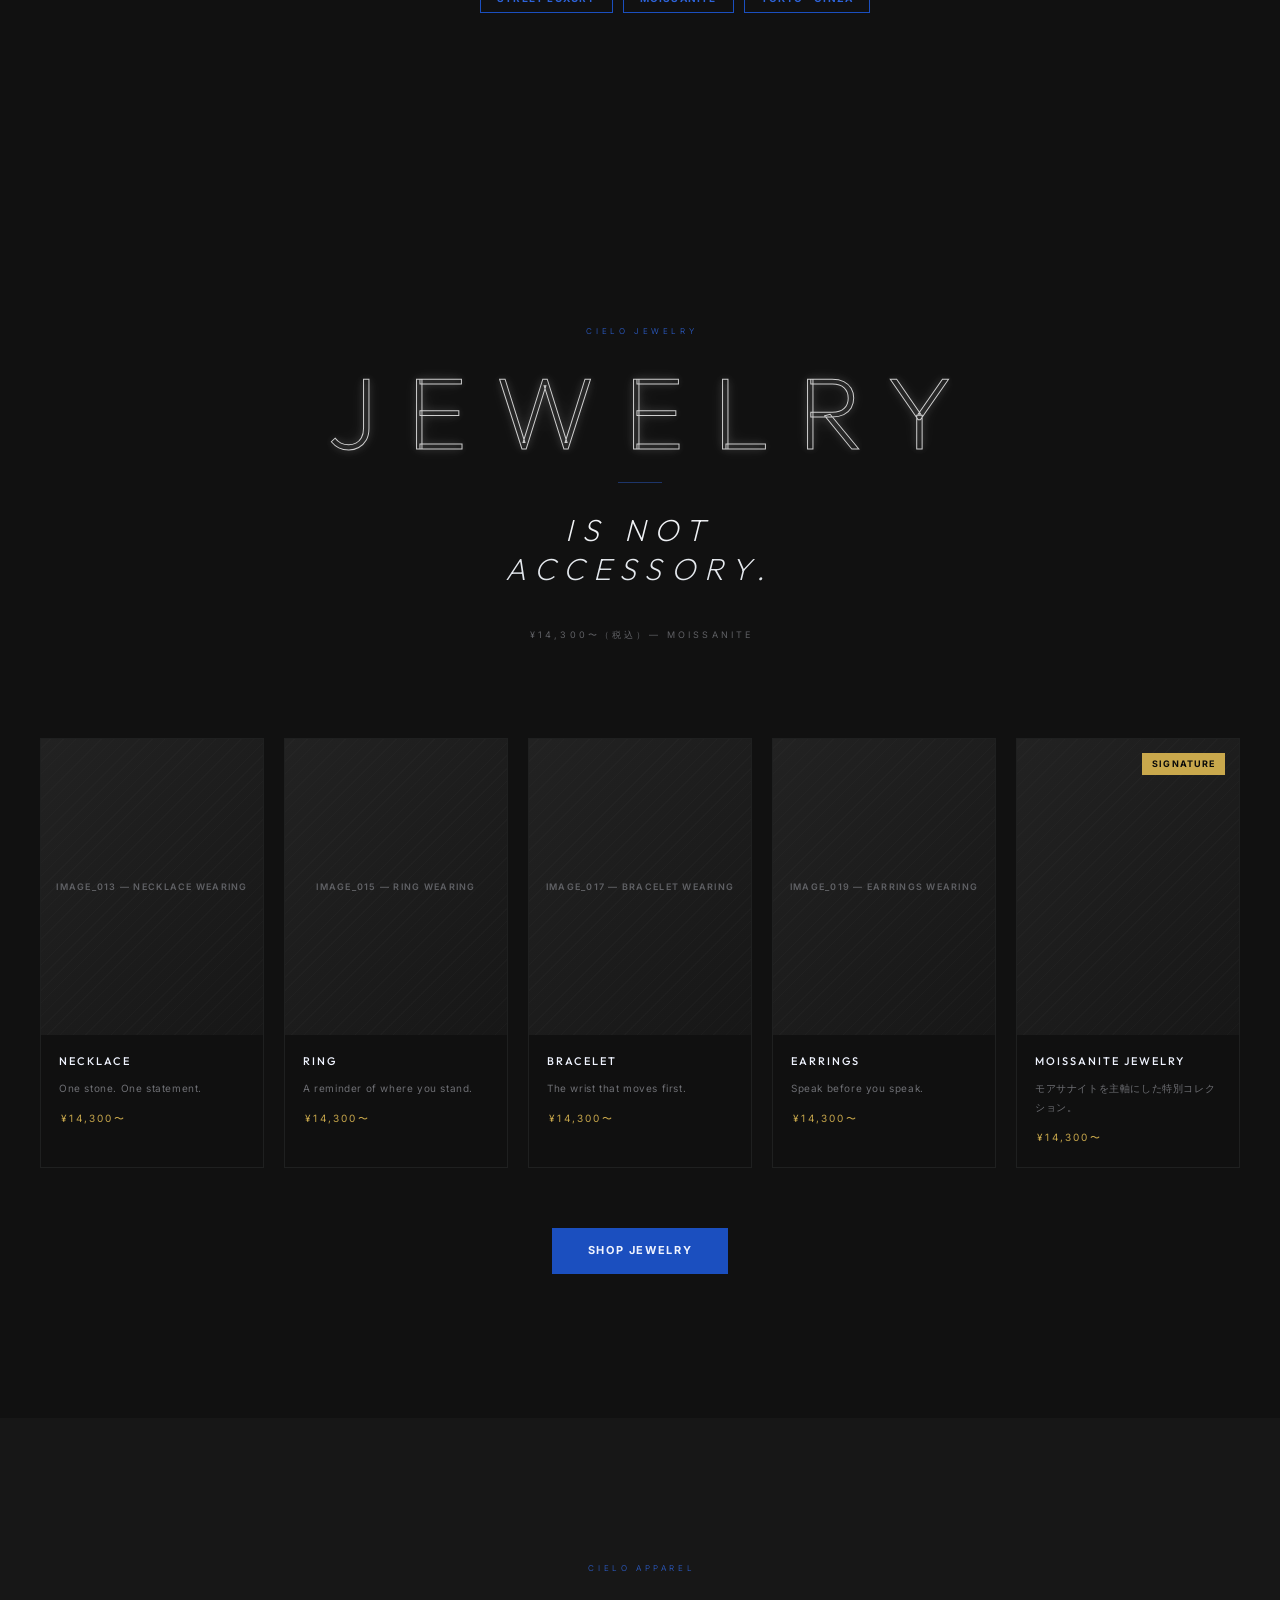
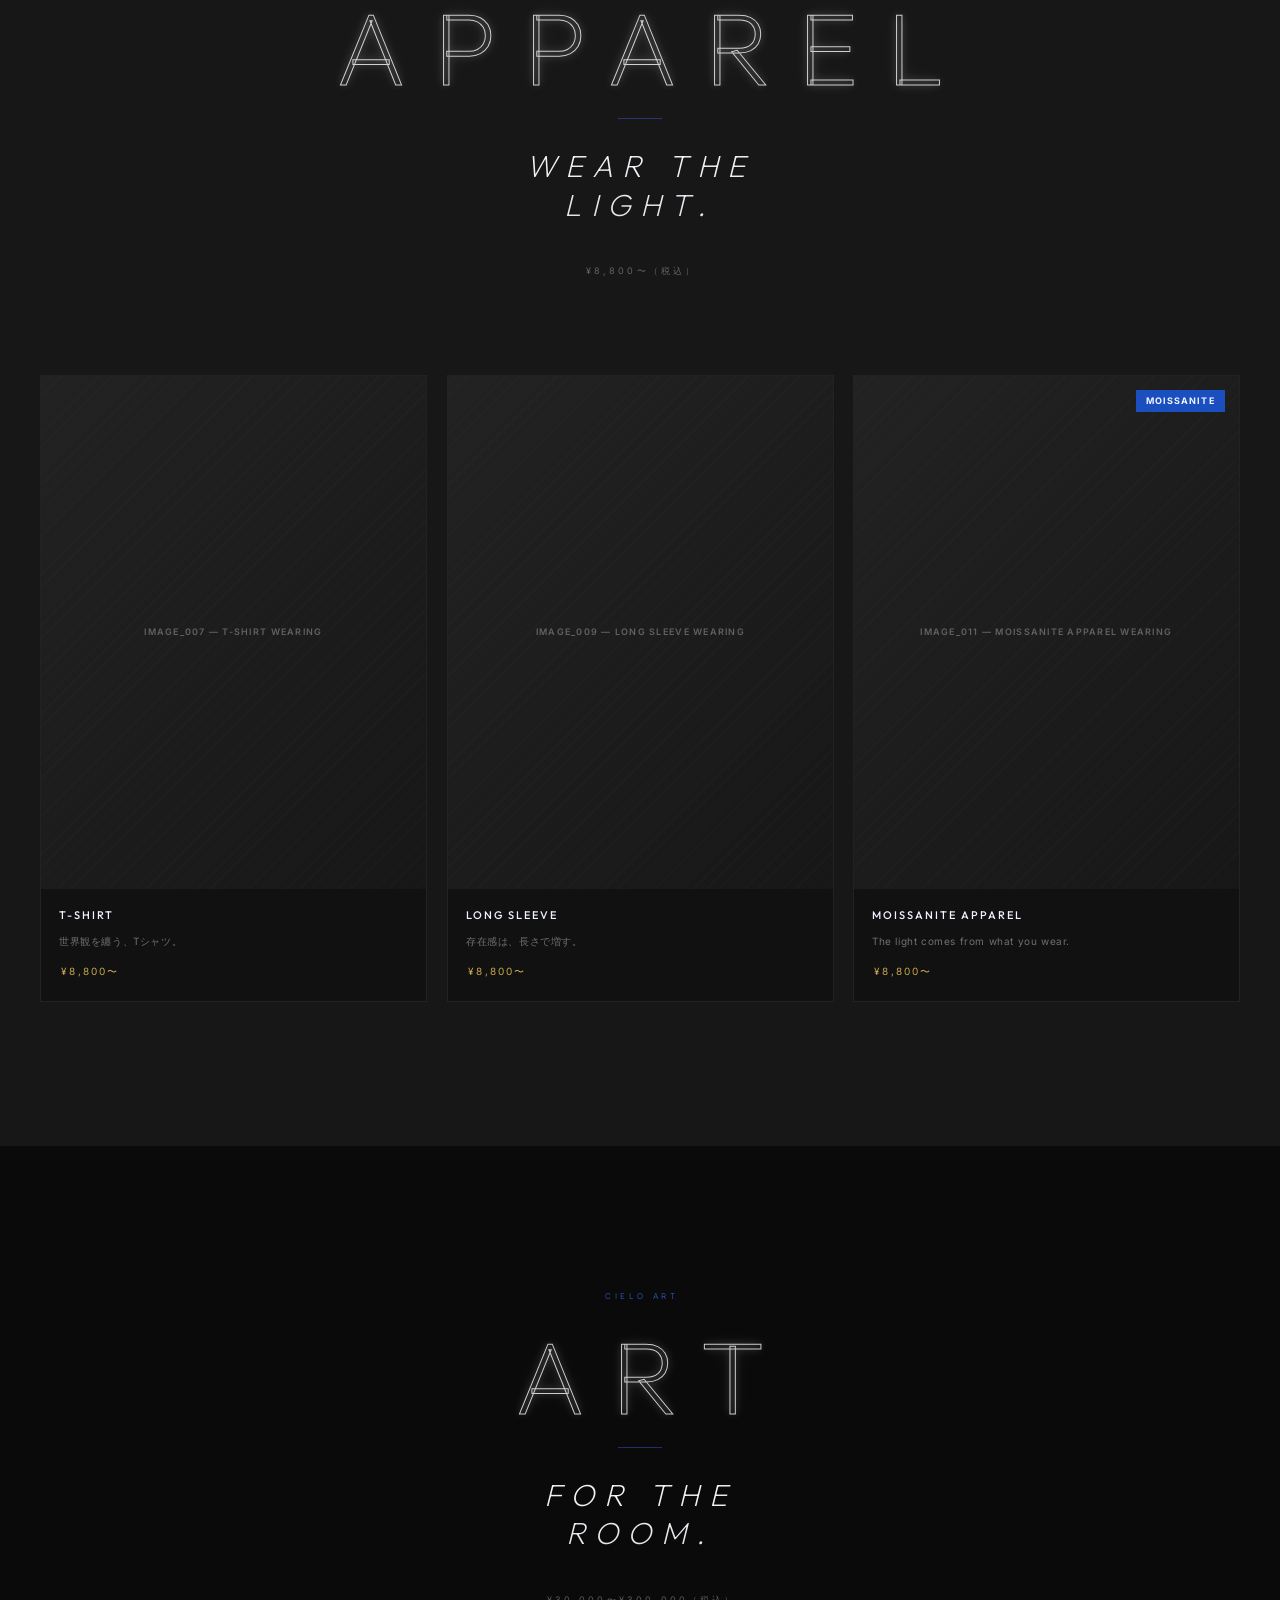
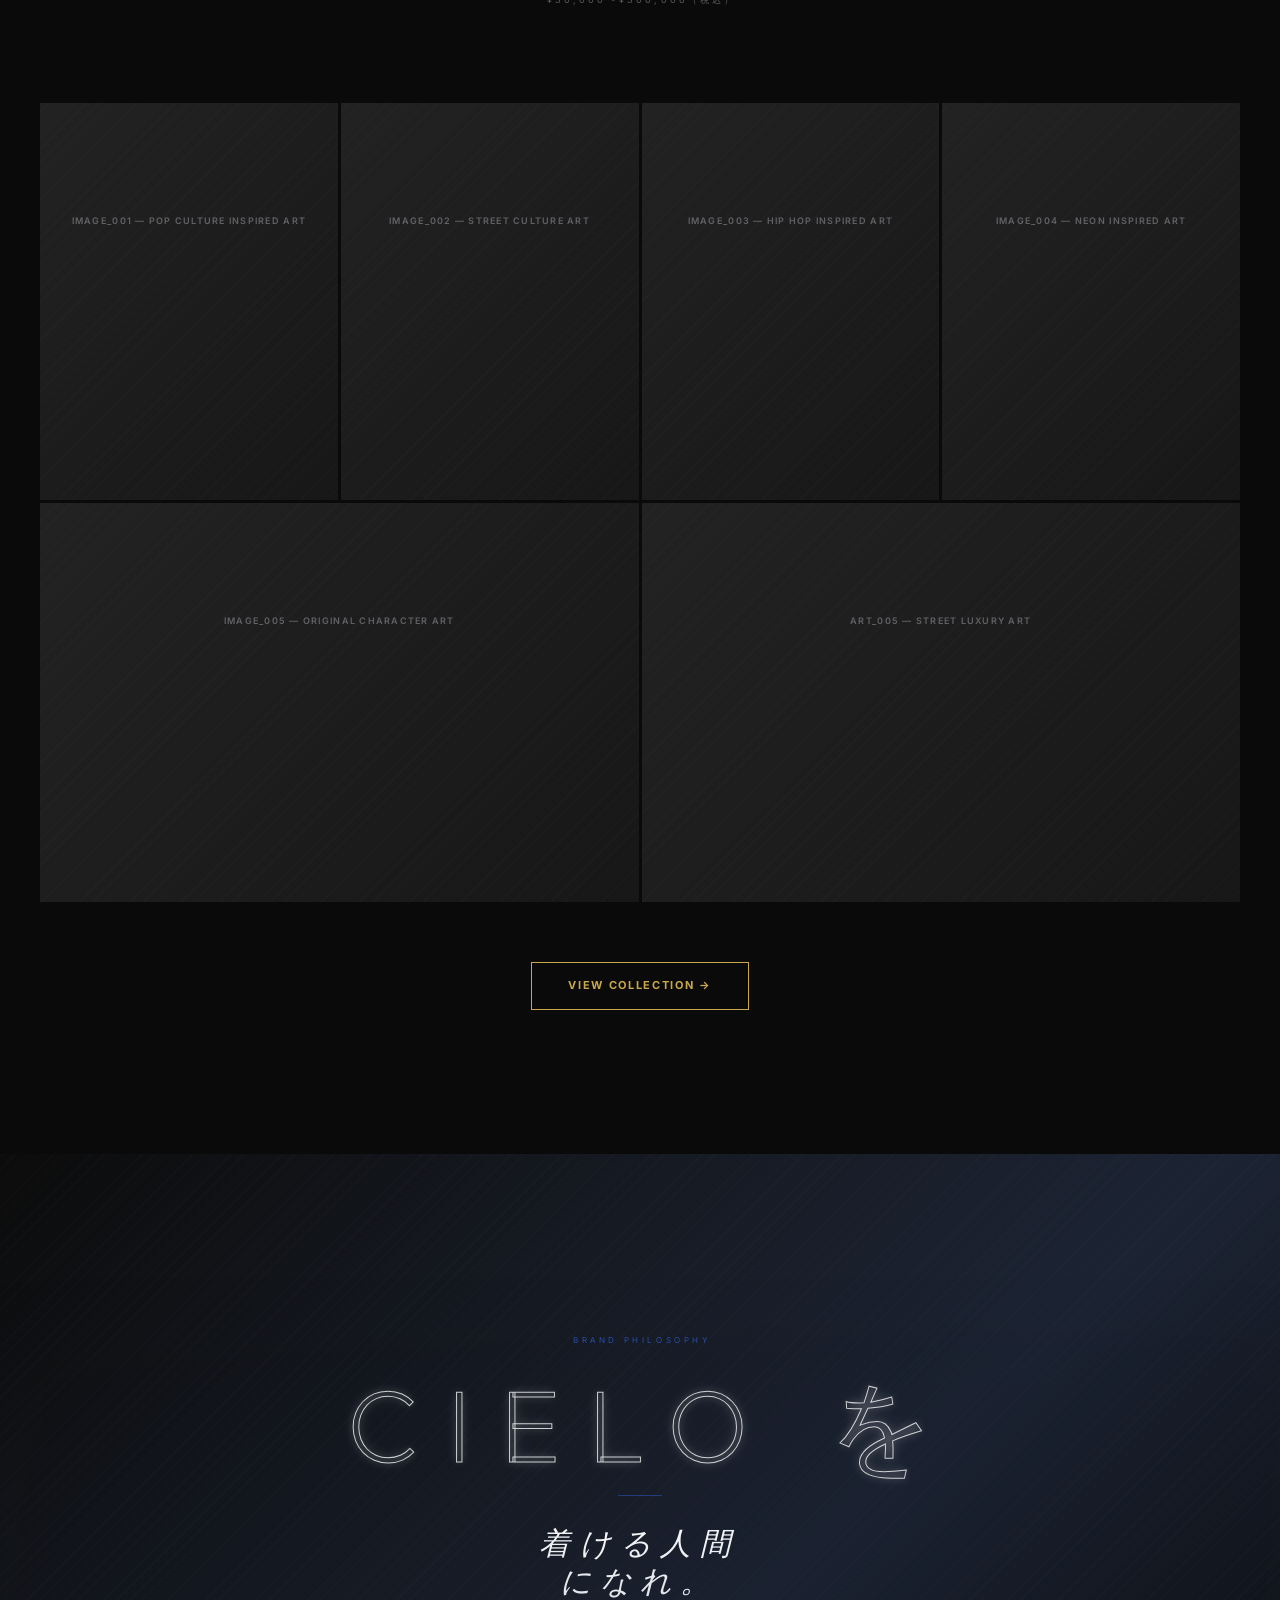
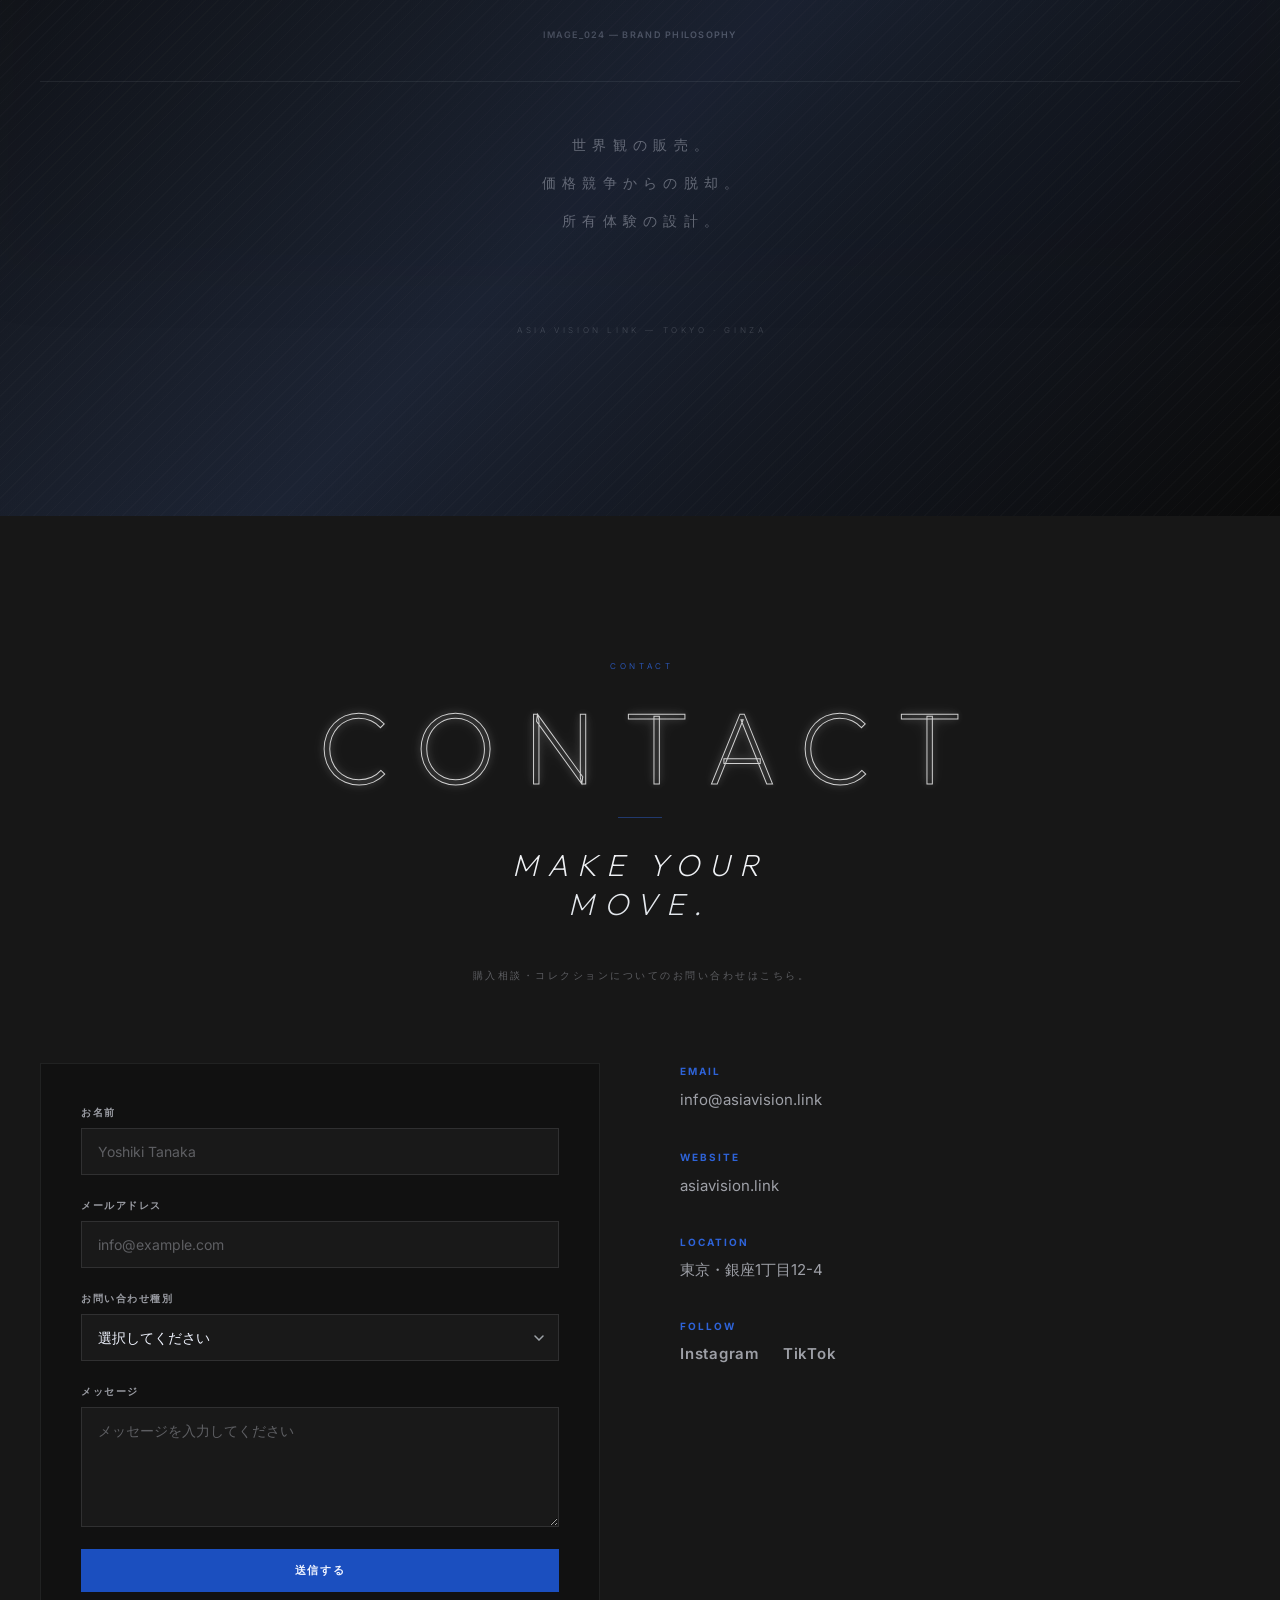
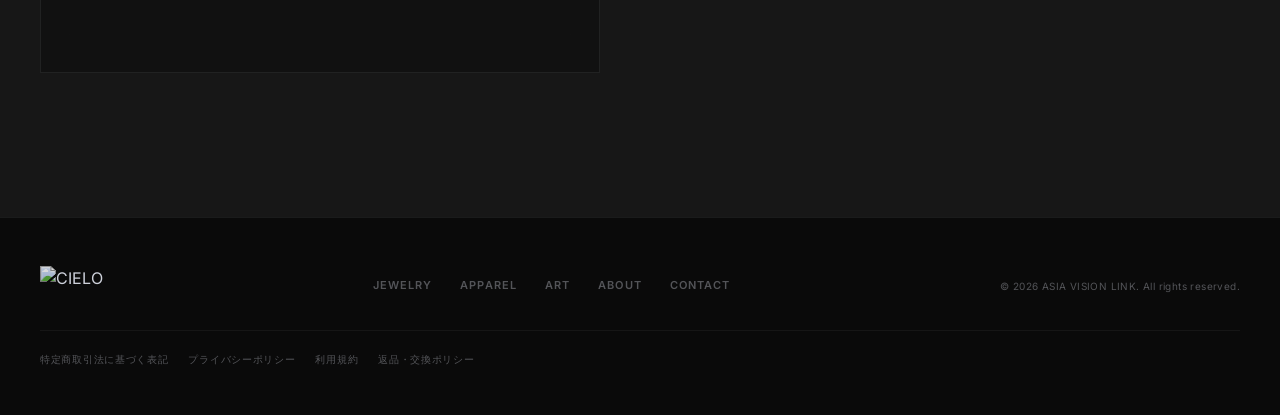
==== commit d328cf1b: "fix: sync ART_005 key between image-config.js and HTML User corrected image-config.js: renamed ART_0" ====
--- a/index.html
+++ b/index.html
@@ -363,8 +363,8 @@
           </div>
         </div>
         <div class="art-card art-card-wide">
-          <div class="art-image-wrap" data-placeholder-label="ART_006 — Street Luxury Art">
-            <img data-image-id="ART_006" class="dynamic-image art-img" alt="Street Luxury Art">
+          <div class="art-image-wrap" data-placeholder-label="ART_005 — Street Luxury Art">
+            <img data-image-id="ART_005" class="dynamic-image art-img" alt="Street Luxury Art">
           </div>
           <div class="art-info">
             <h3>Street Luxury<br>Art</h3>
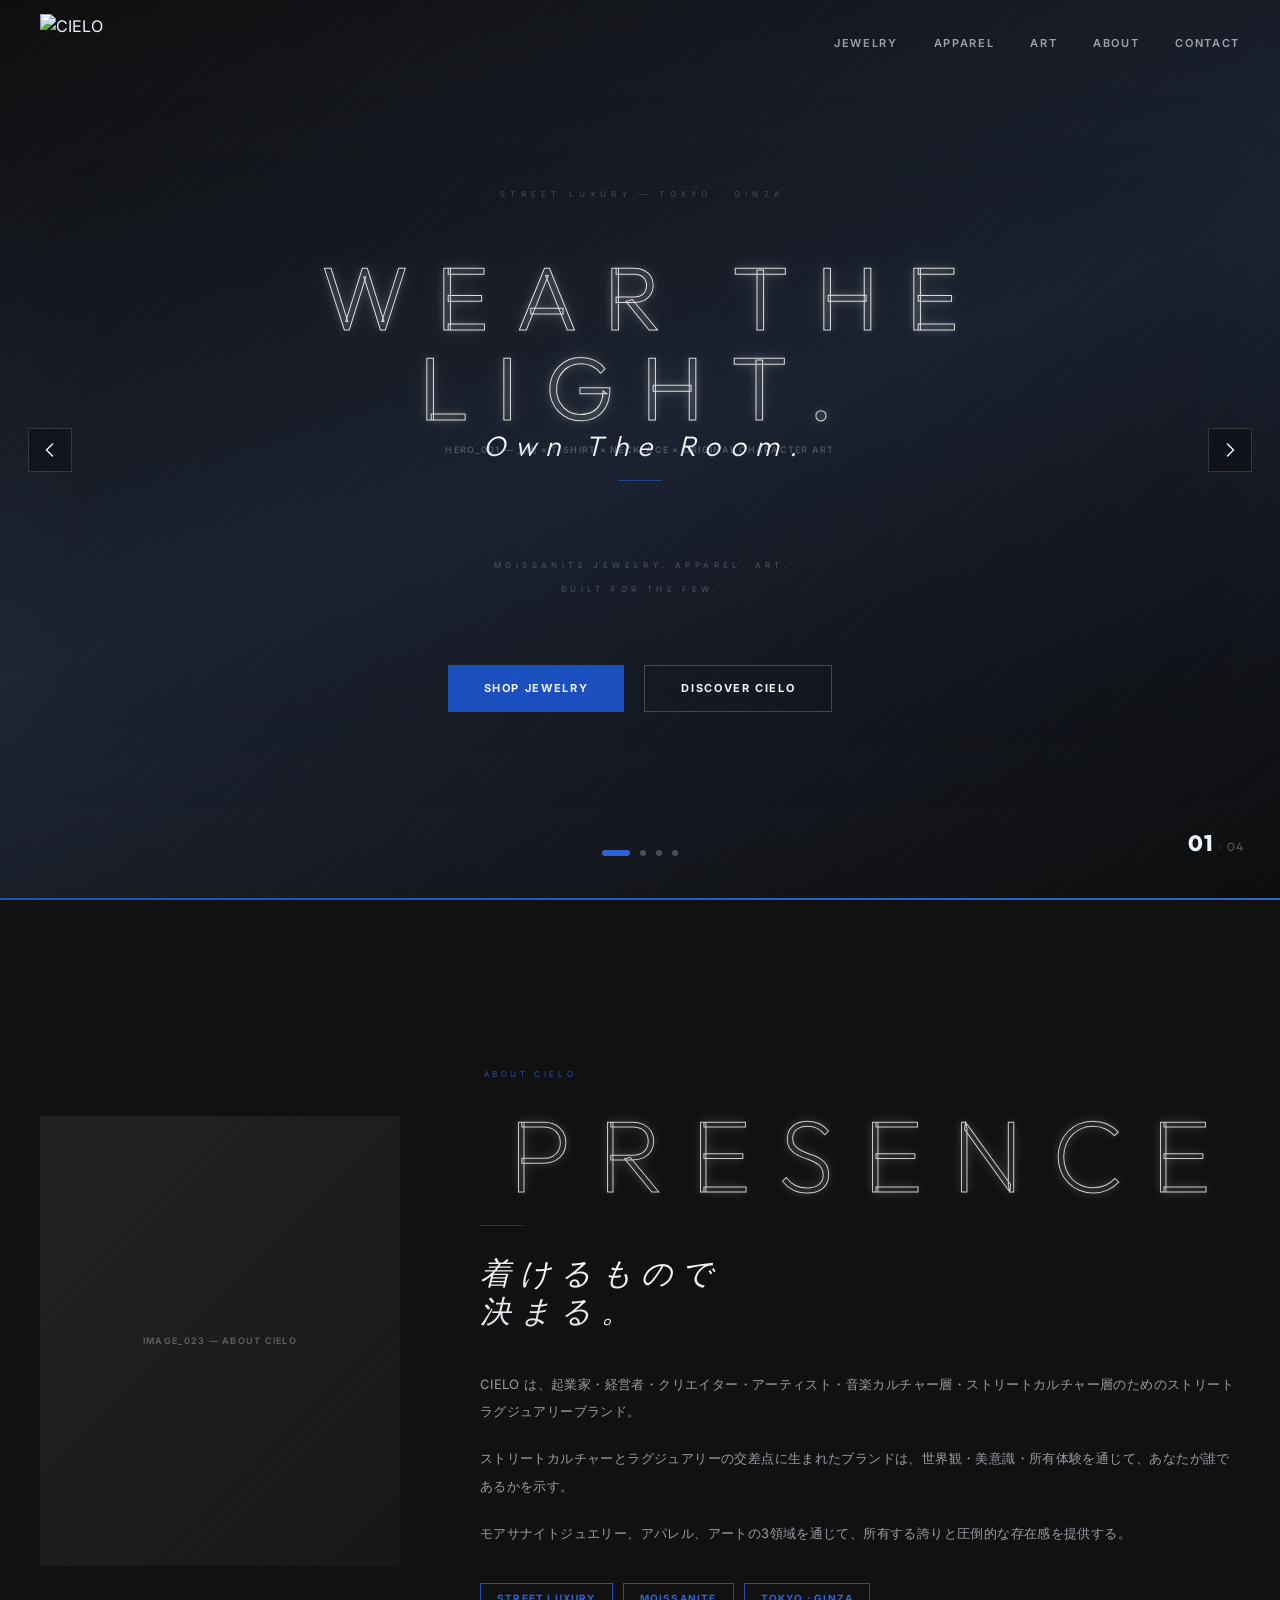
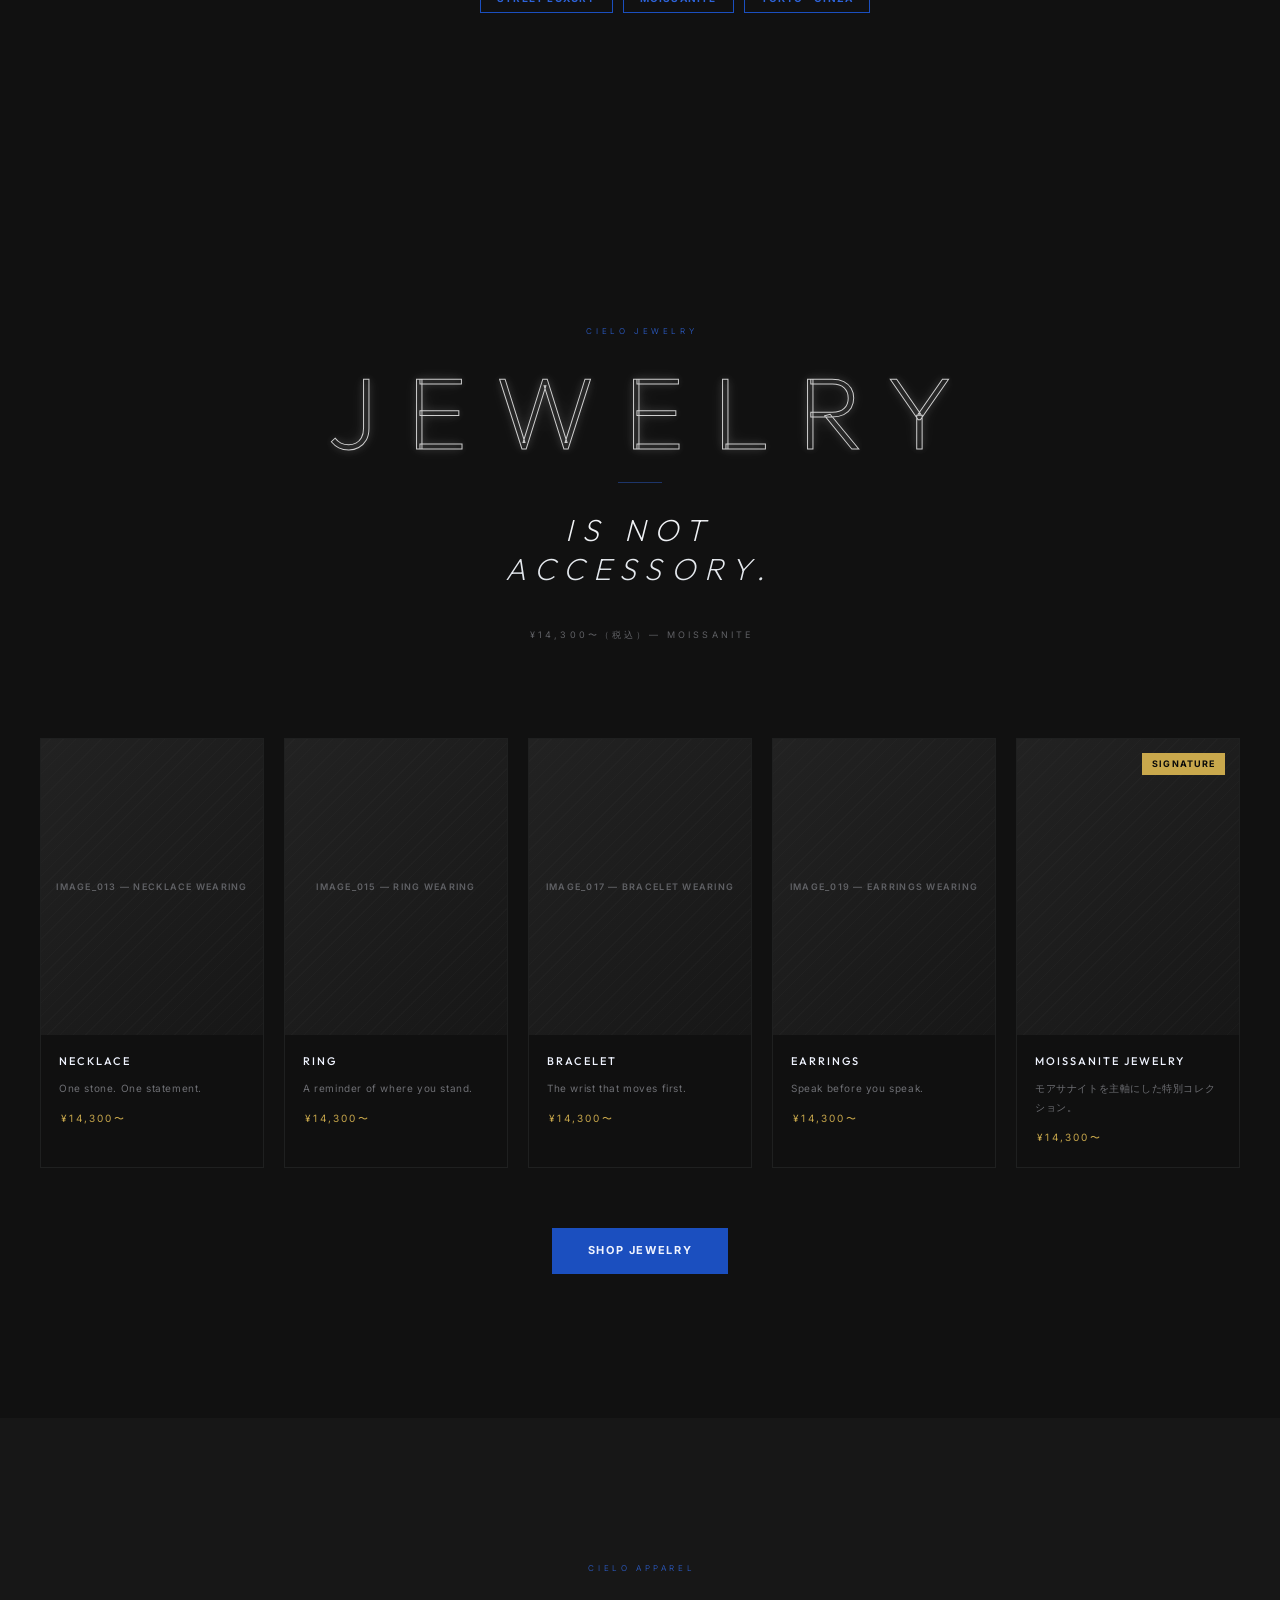
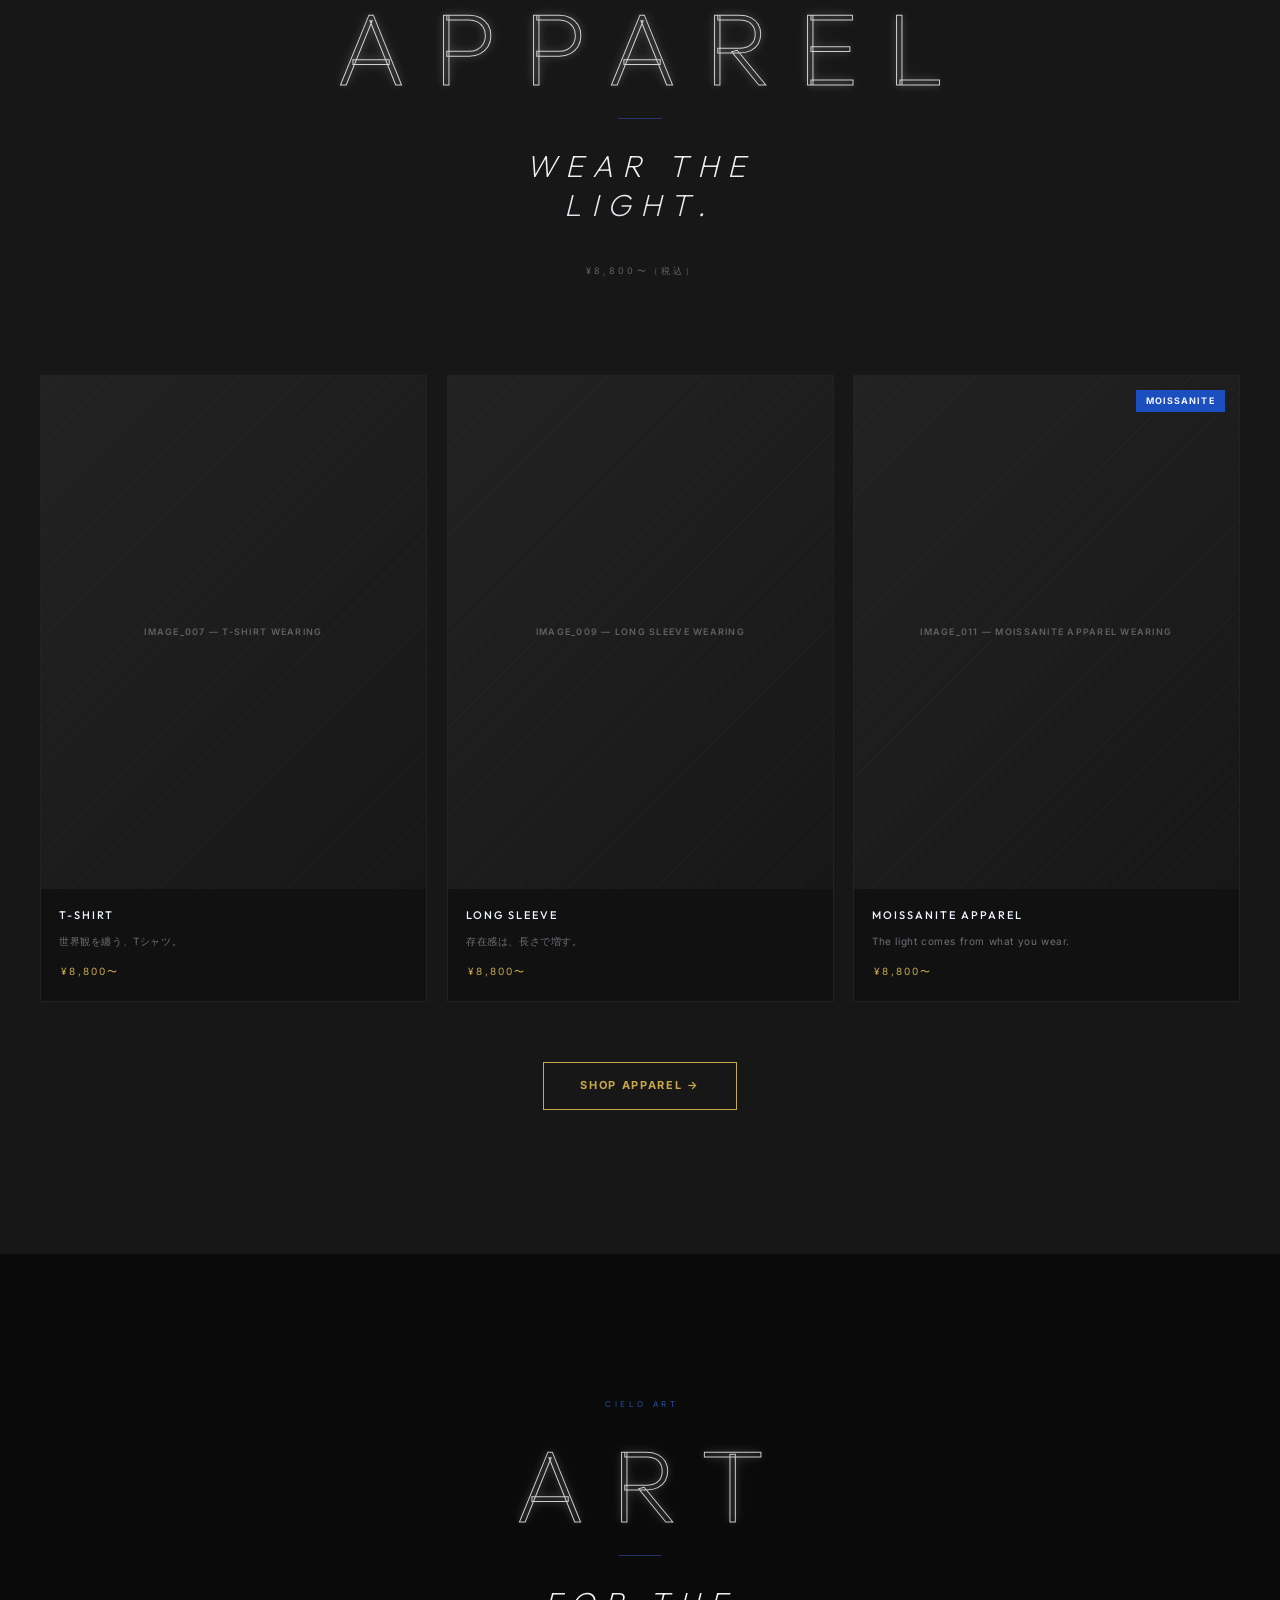
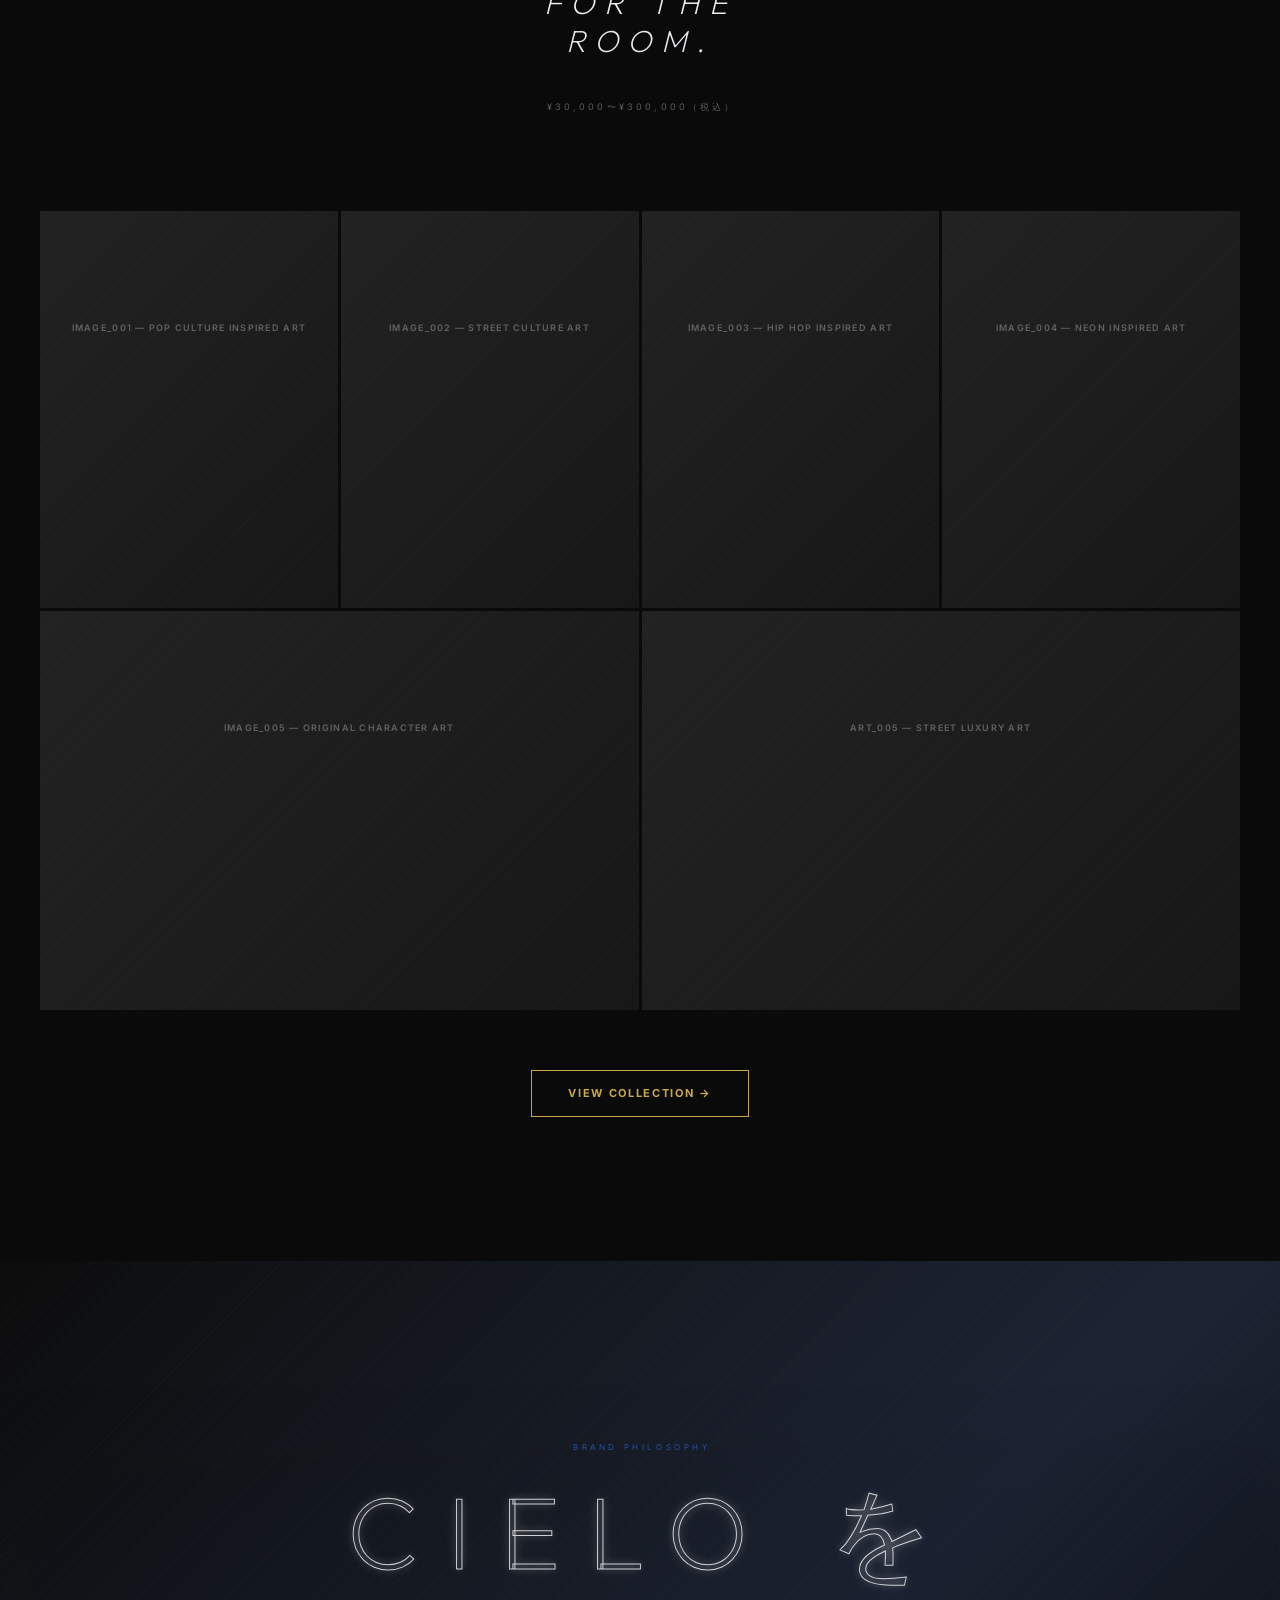
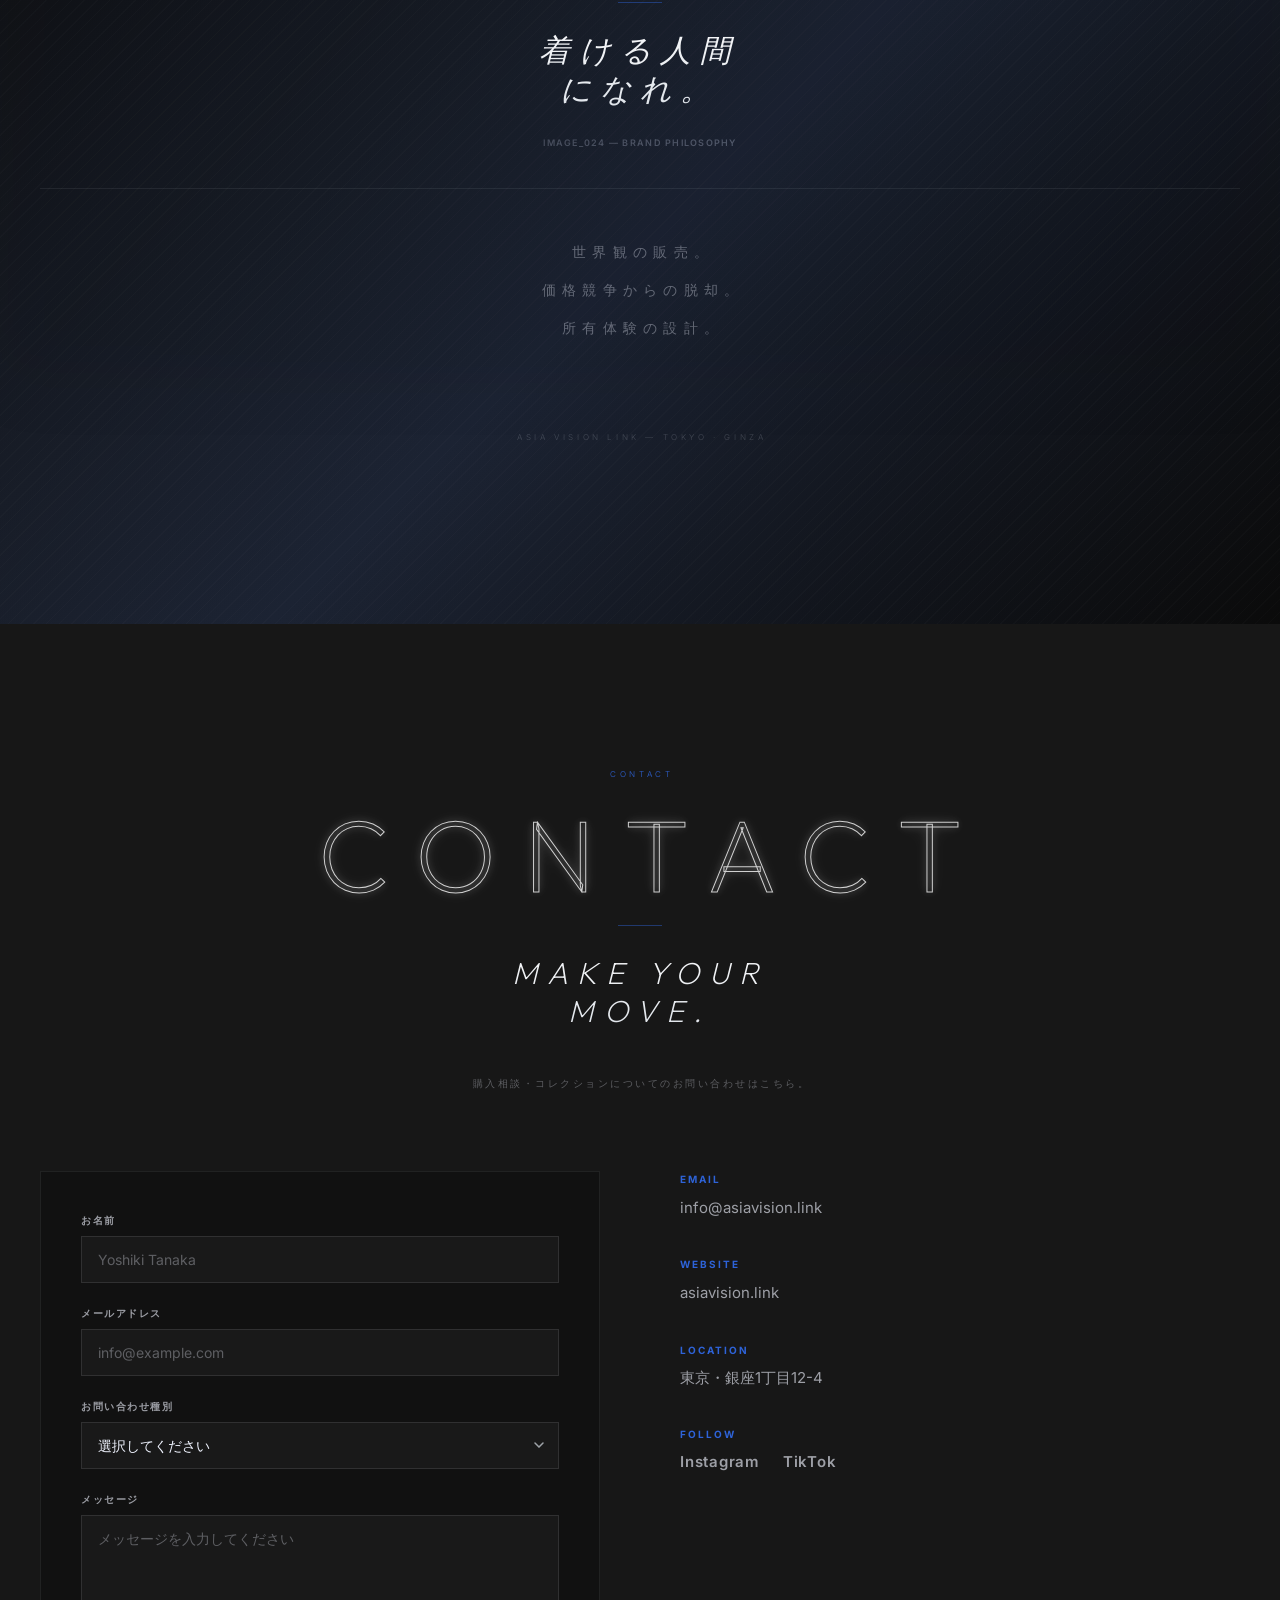
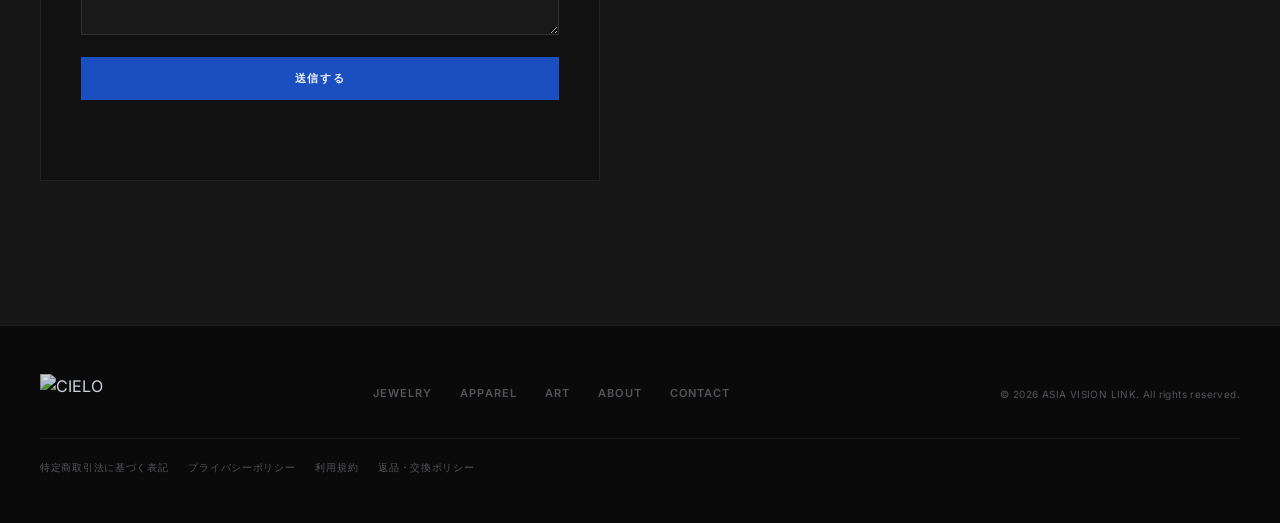
==== commit 96f02d81: "feat: add shop URL to all section CTAs Hero, Jewelry, Apparel, Art の各CTAリンクを cielo-shop.vercel.app に" ====
--- a/index.html
+++ b/index.html
@@ -117,7 +117,7 @@
       </h1>
       <p class="hero-sub">Moissanite Jewelry. Apparel. Art.<br>Built For The Few.</p>
       <div class="hero-actions">
-        <a href="#jewelry" class="btn btn-primary">Shop Jewelry</a>
+        <a href="https://cielo-shop.vercel.app/" class="btn btn-primary" target="_blank" rel="noopener">Shop Jewelry</a>
         <a href="#about" class="btn btn-ghost">Discover CIELO</a>
       </div>
     </div>
@@ -253,7 +253,7 @@
         </div>
       </div>
       <div class="section-cta">
-        <a href="#contact" class="btn btn-primary">Shop Jewelry</a>
+        <a href="https://cielo-shop.vercel.app/" class="btn btn-primary" target="_blank" rel="noopener">Shop Jewelry</a>
       </div>
     </div>
   </section>
@@ -302,6 +302,9 @@
           </div>
         </div>
       </div>
+      <div class="section-cta">
+        <a href="https://cielo-shop.vercel.app/" class="btn btn-outline" target="_blank" rel="noopener">Shop Apparel →</a>
+      </div>
     </div>
   </section>
 
@@ -373,7 +376,7 @@
         </div>
       </div>
       <div class="section-cta">
-        <a href="#contact" class="btn btn-outline">View Collection →</a>
+        <a href="https://cielo-shop.vercel.app/" class="btn btn-outline" target="_blank" rel="noopener">View Collection →</a>
       </div>
     </div>
   </section>
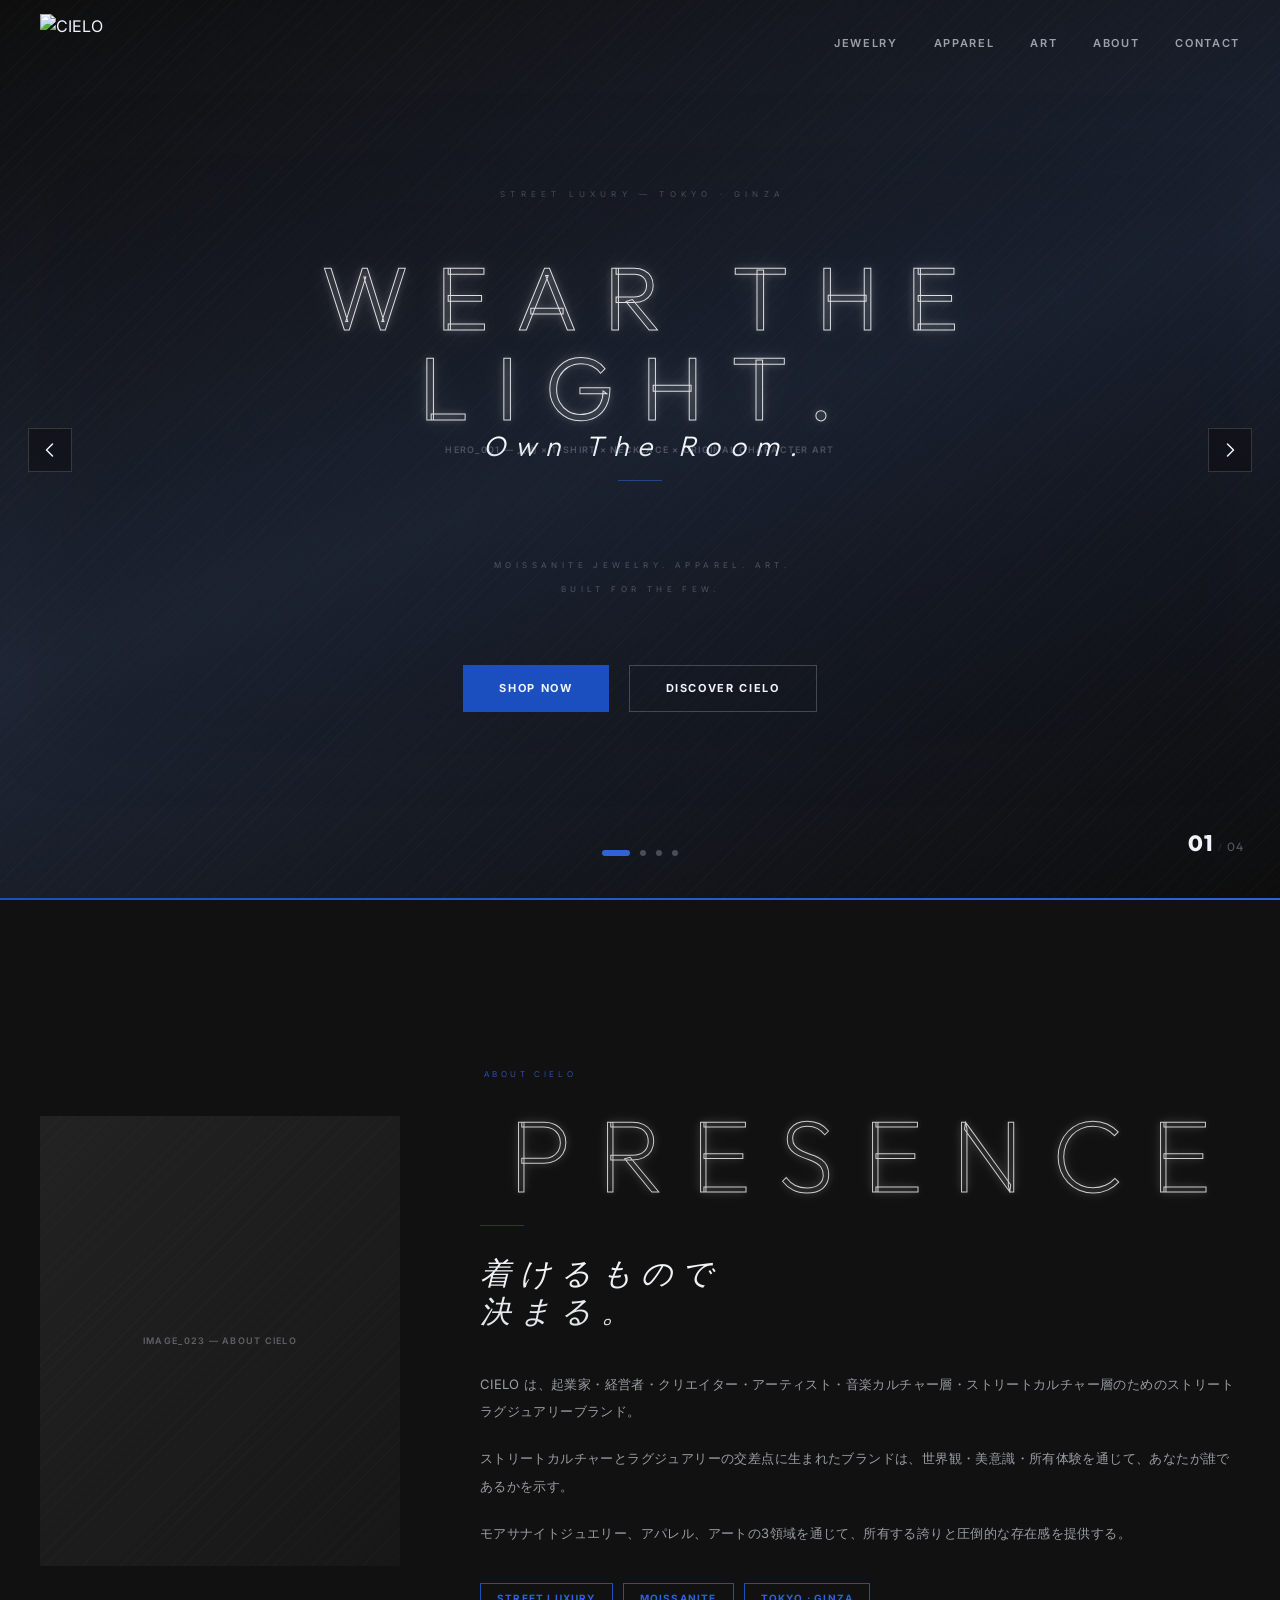
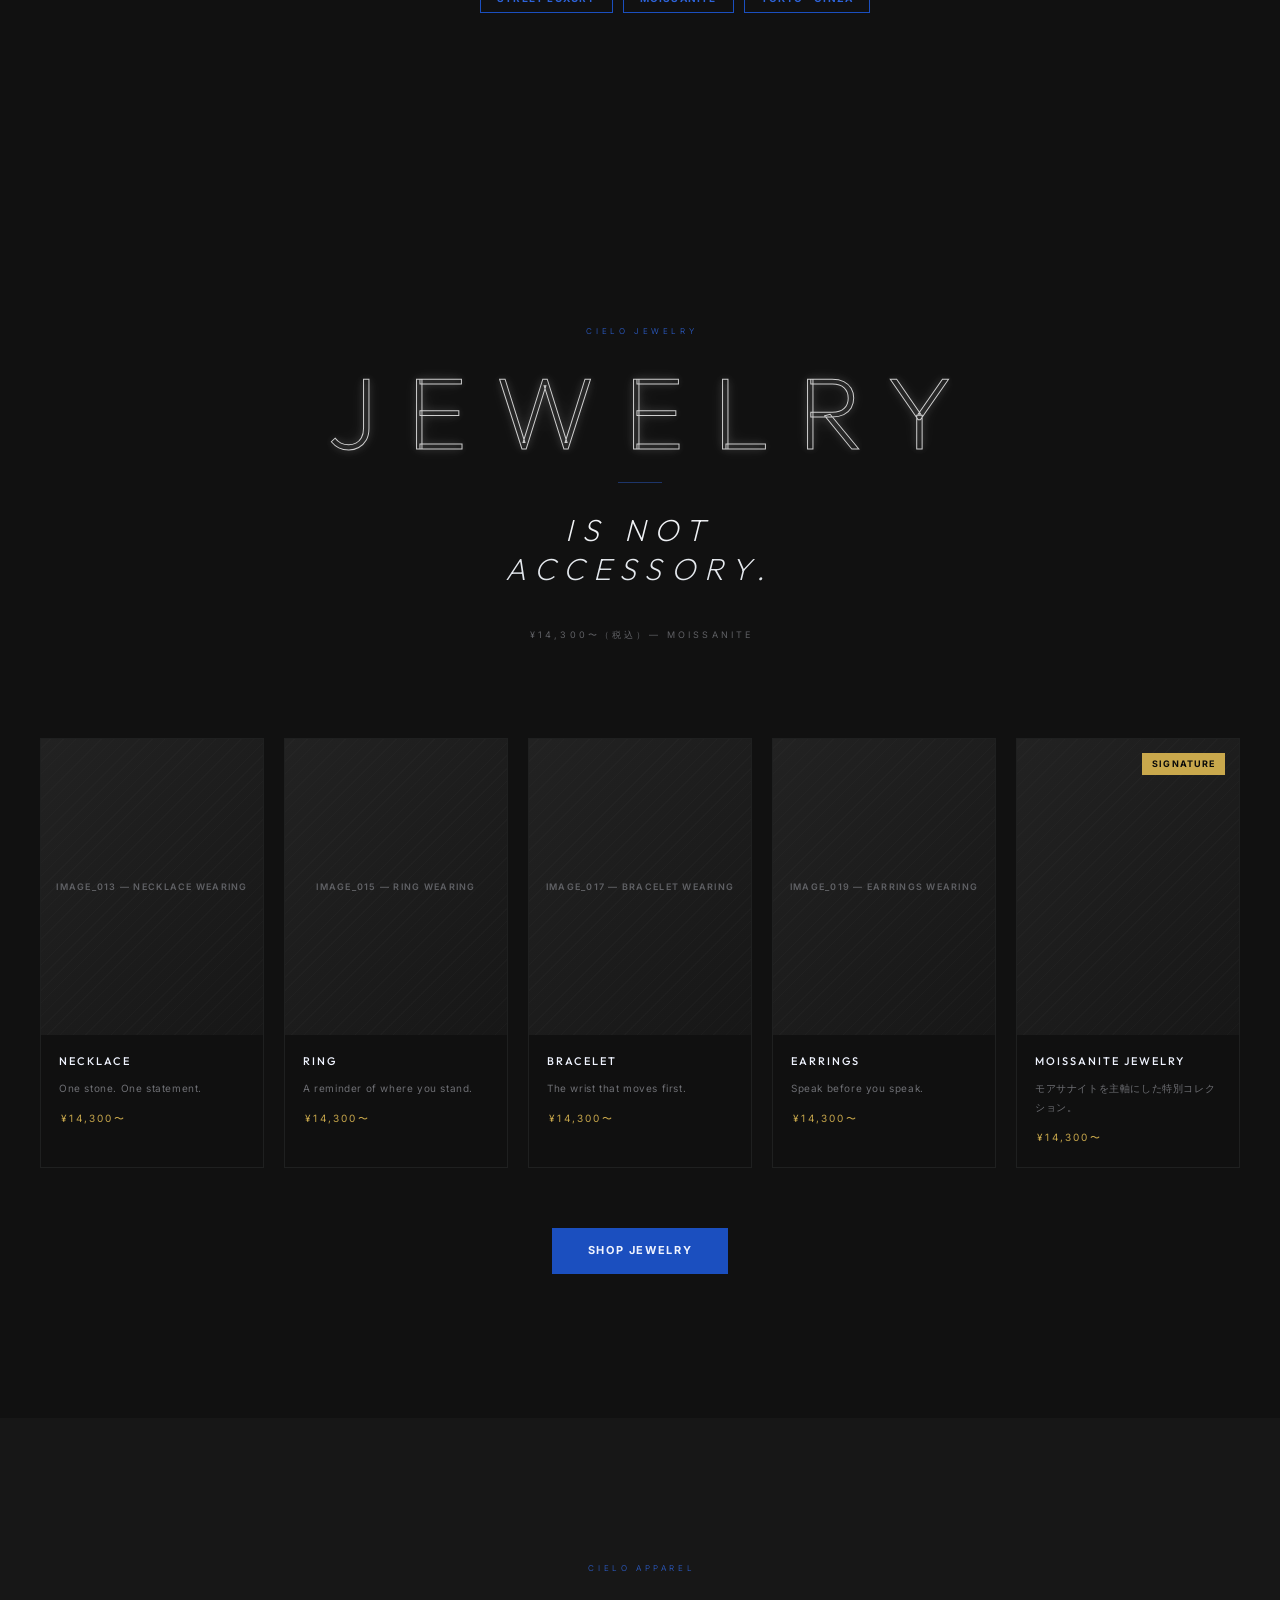
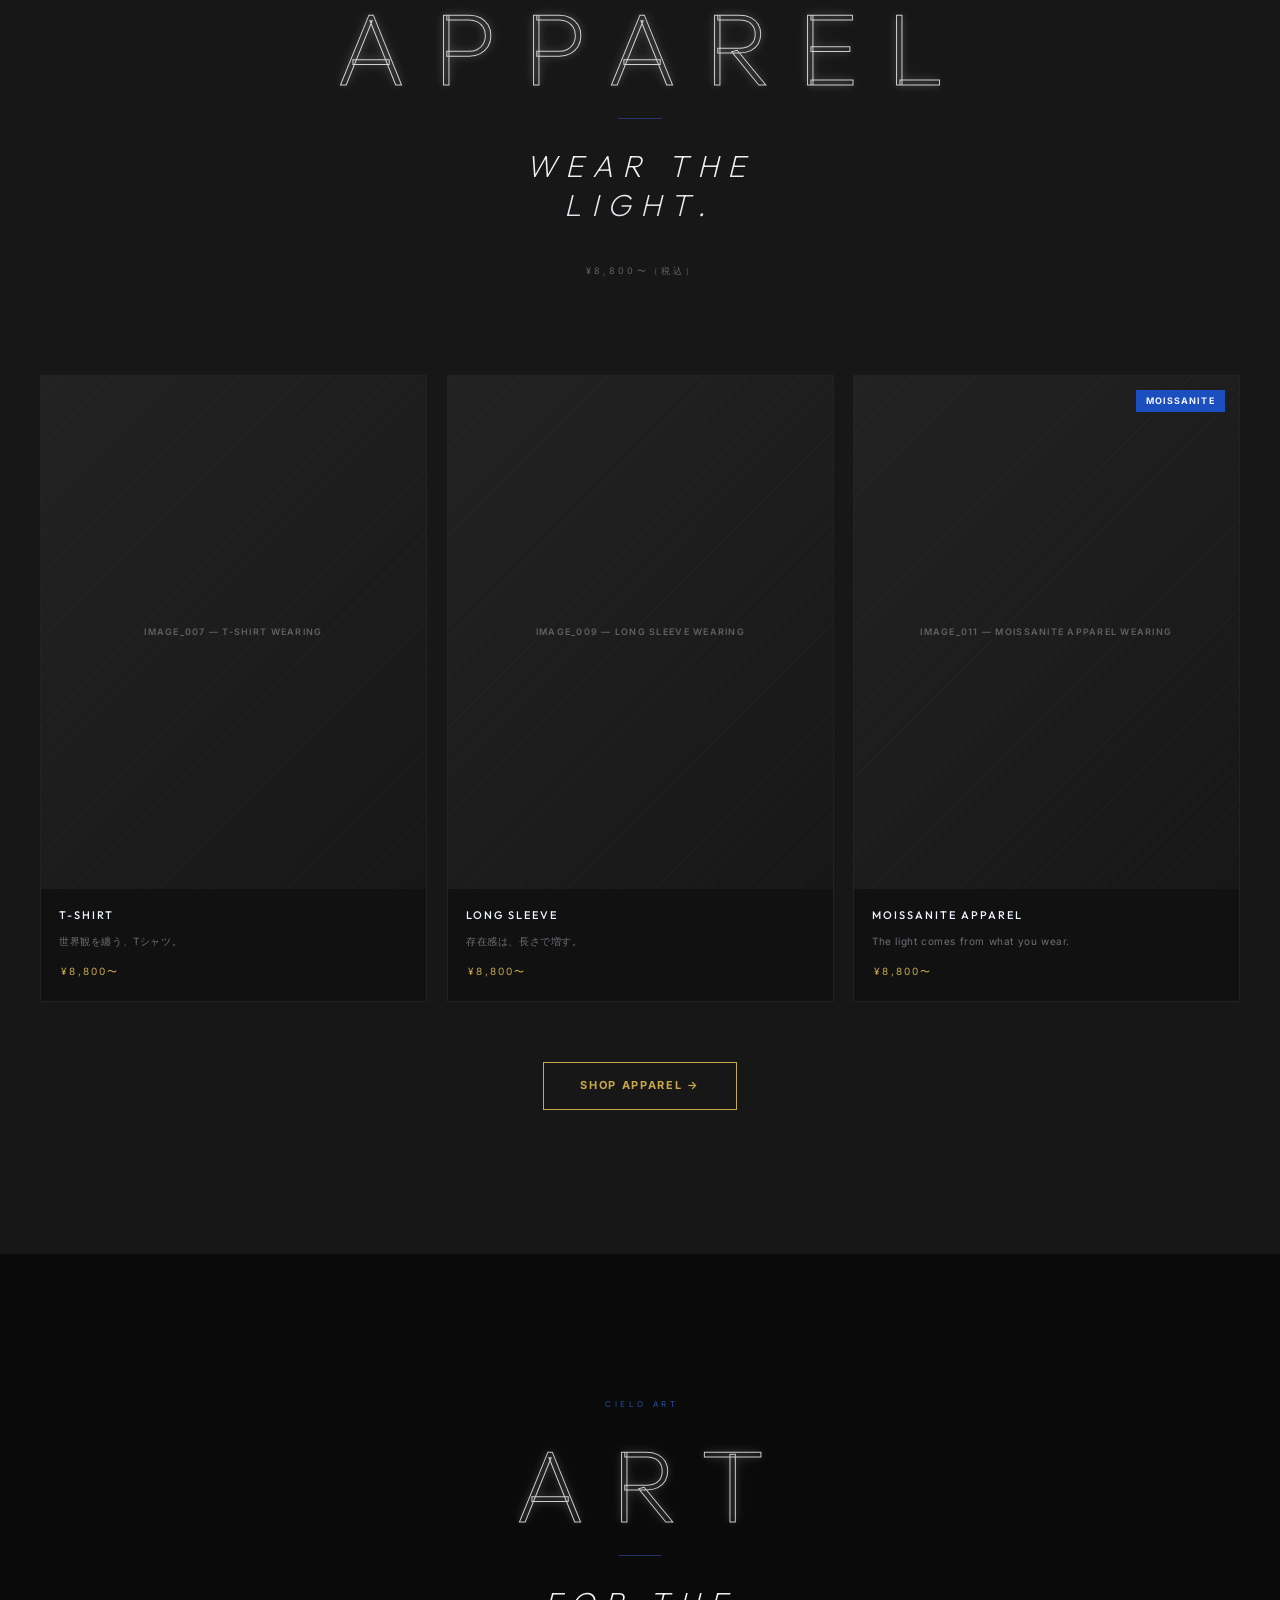
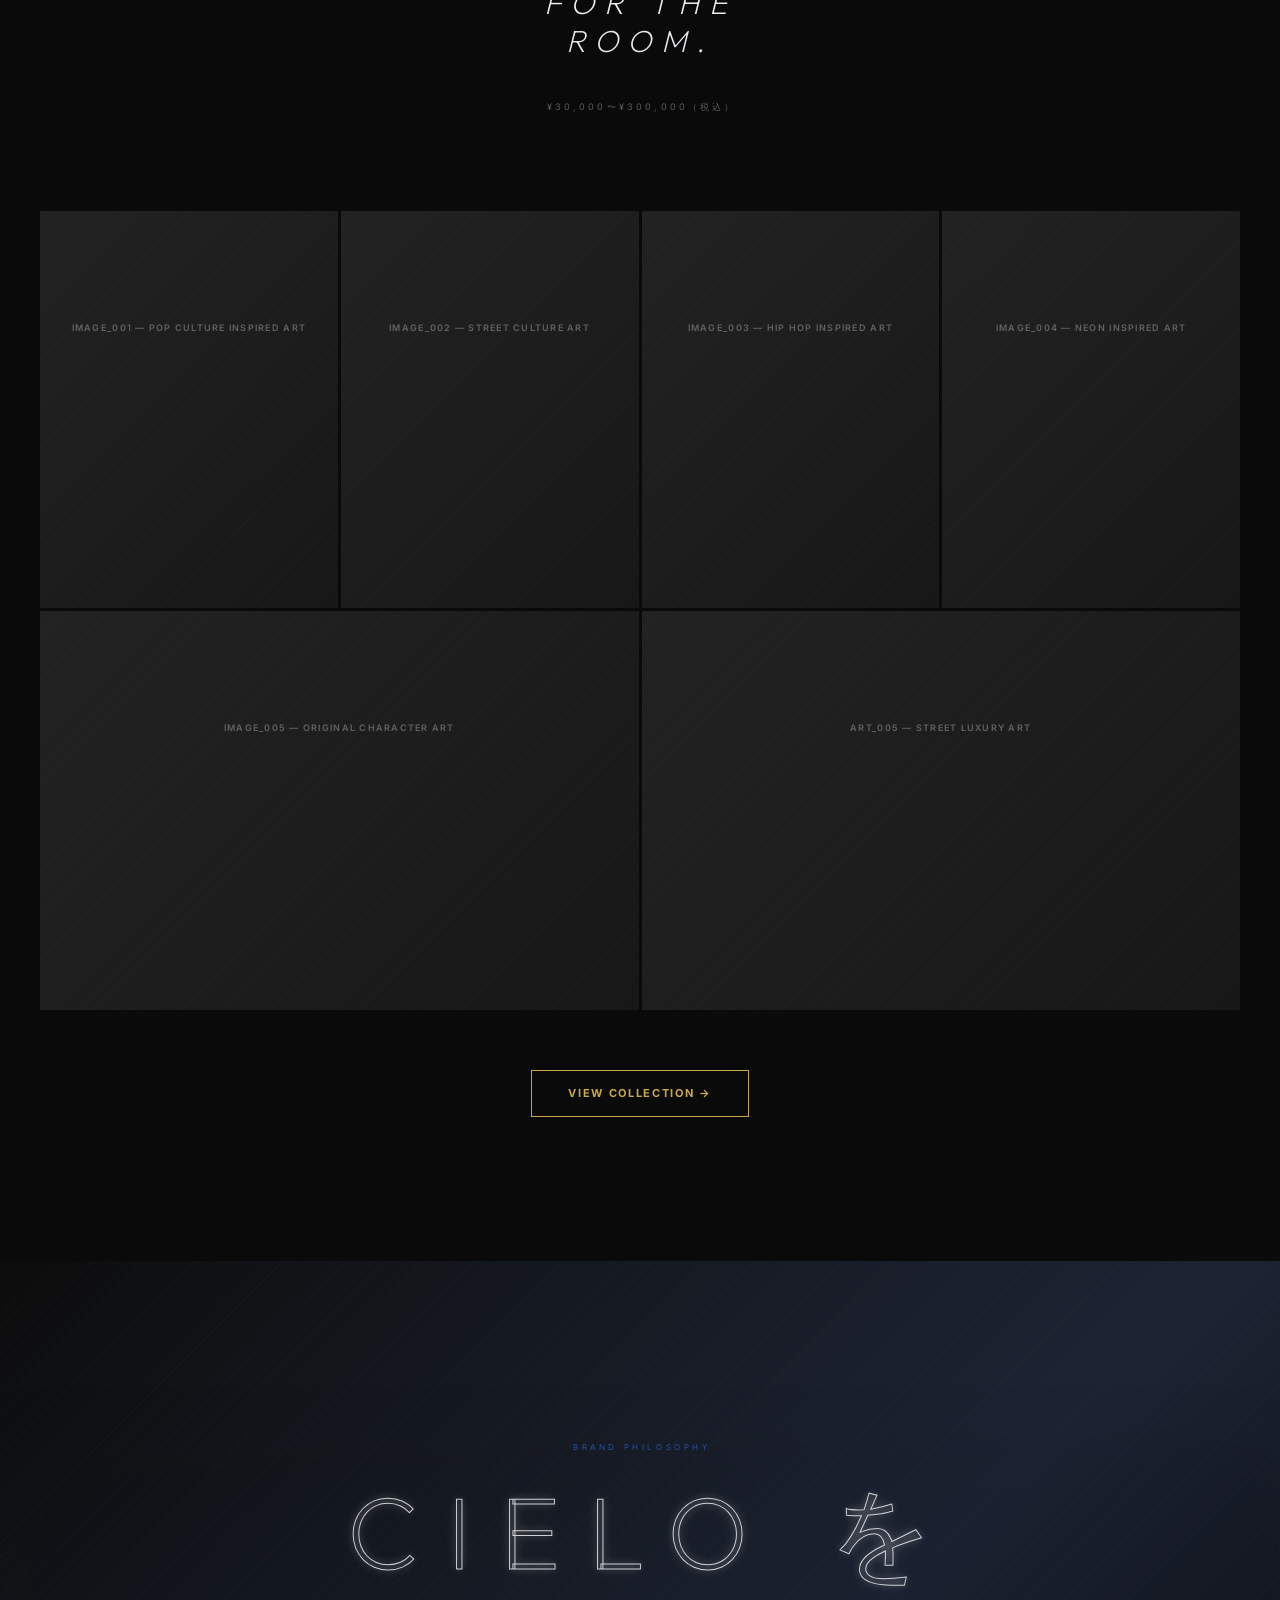
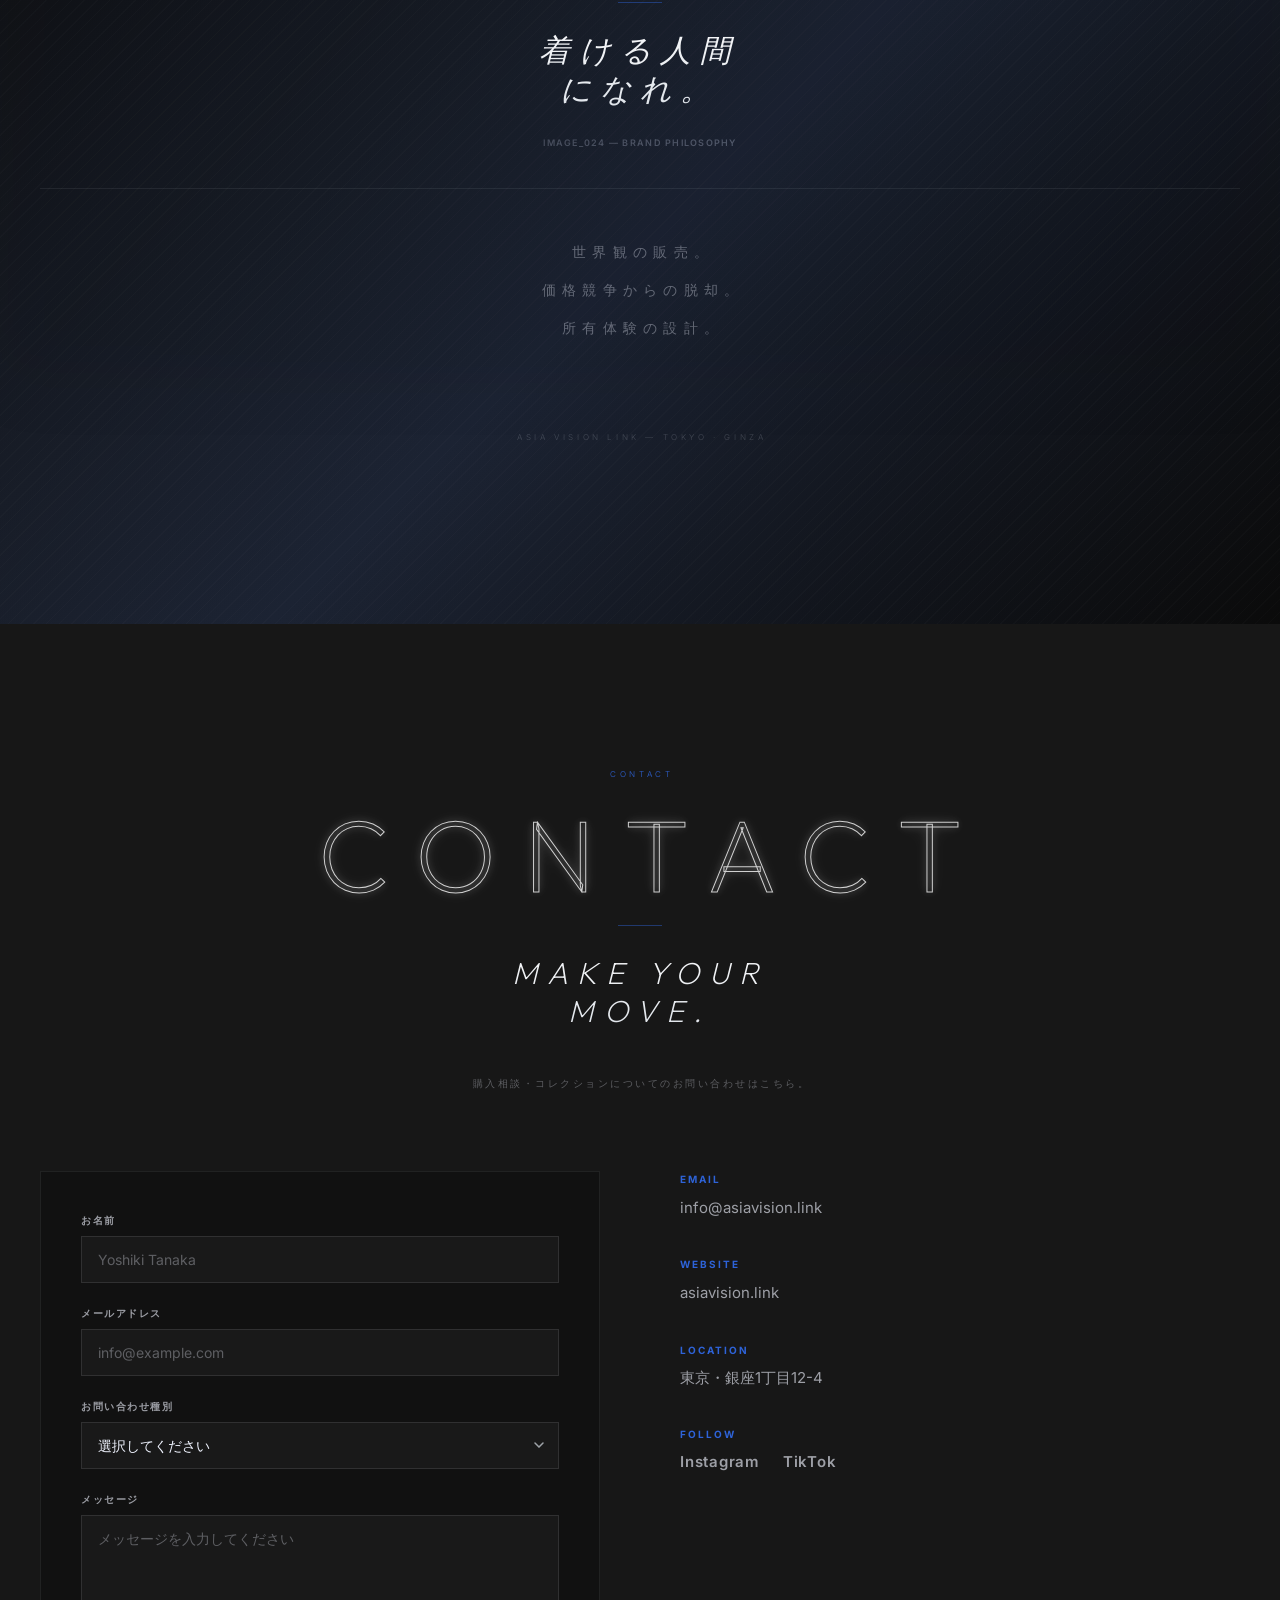
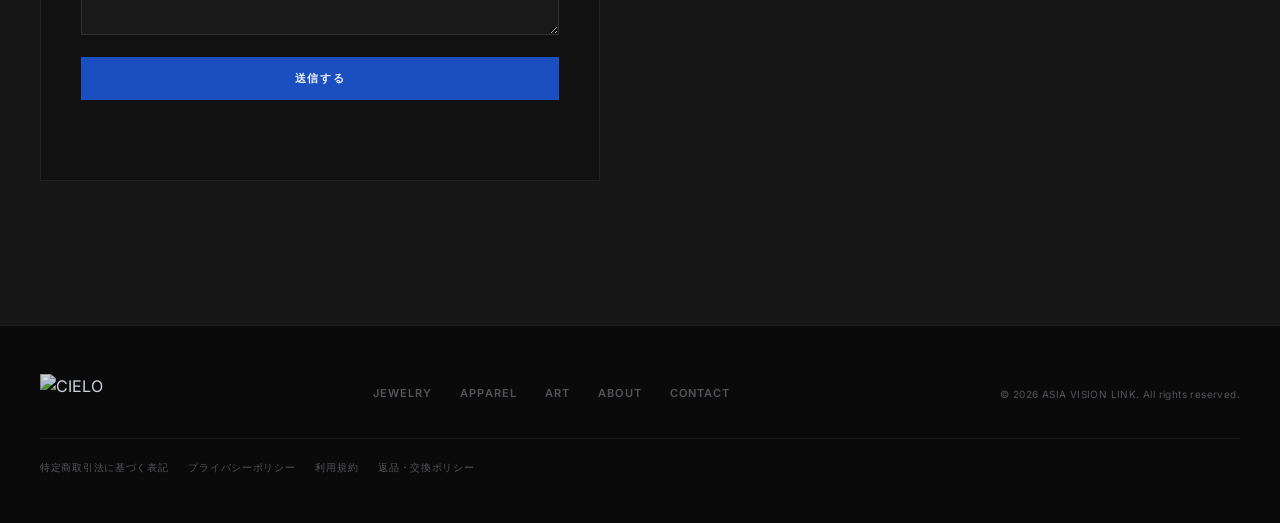
==== commit d0b75cc3: "fix: hero CTA — "Shop Jewelry" を "Shop Now" に変更 ショップはジュエリー以外も扱うため、より汎用的な表現に修正。  Co-Authored-By: Clau" ====
--- a/index.html
+++ b/index.html
@@ -117,7 +117,7 @@
       </h1>
       <p class="hero-sub">Moissanite Jewelry. Apparel. Art.<br>Built For The Few.</p>
       <div class="hero-actions">
-        <a href="https://cielo-shop.vercel.app/" class="btn btn-primary" target="_blank" rel="noopener">Shop Jewelry</a>
+        <a href="https://cielo-shop.vercel.app/" class="btn btn-primary" target="_blank" rel="noopener">Shop Now</a>
         <a href="#about" class="btn btn-ghost">Discover CIELO</a>
       </div>
     </div>
